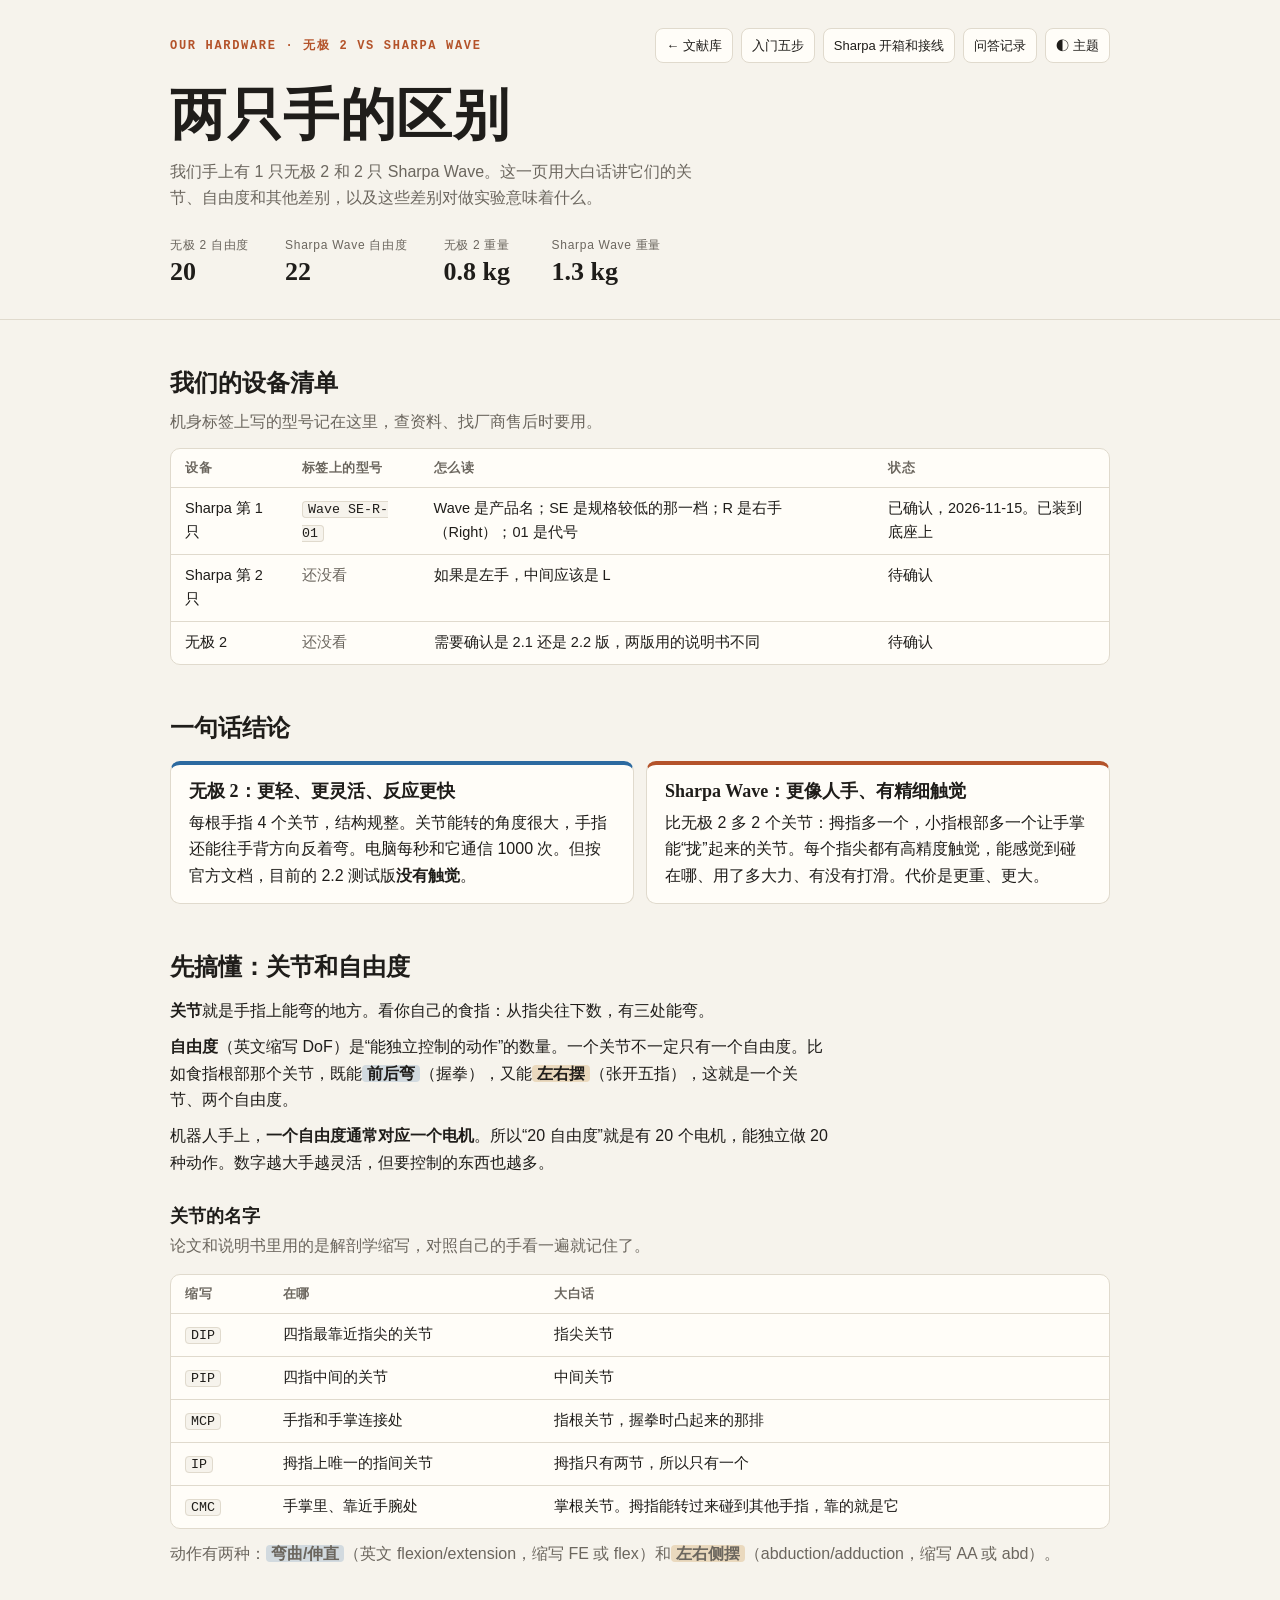
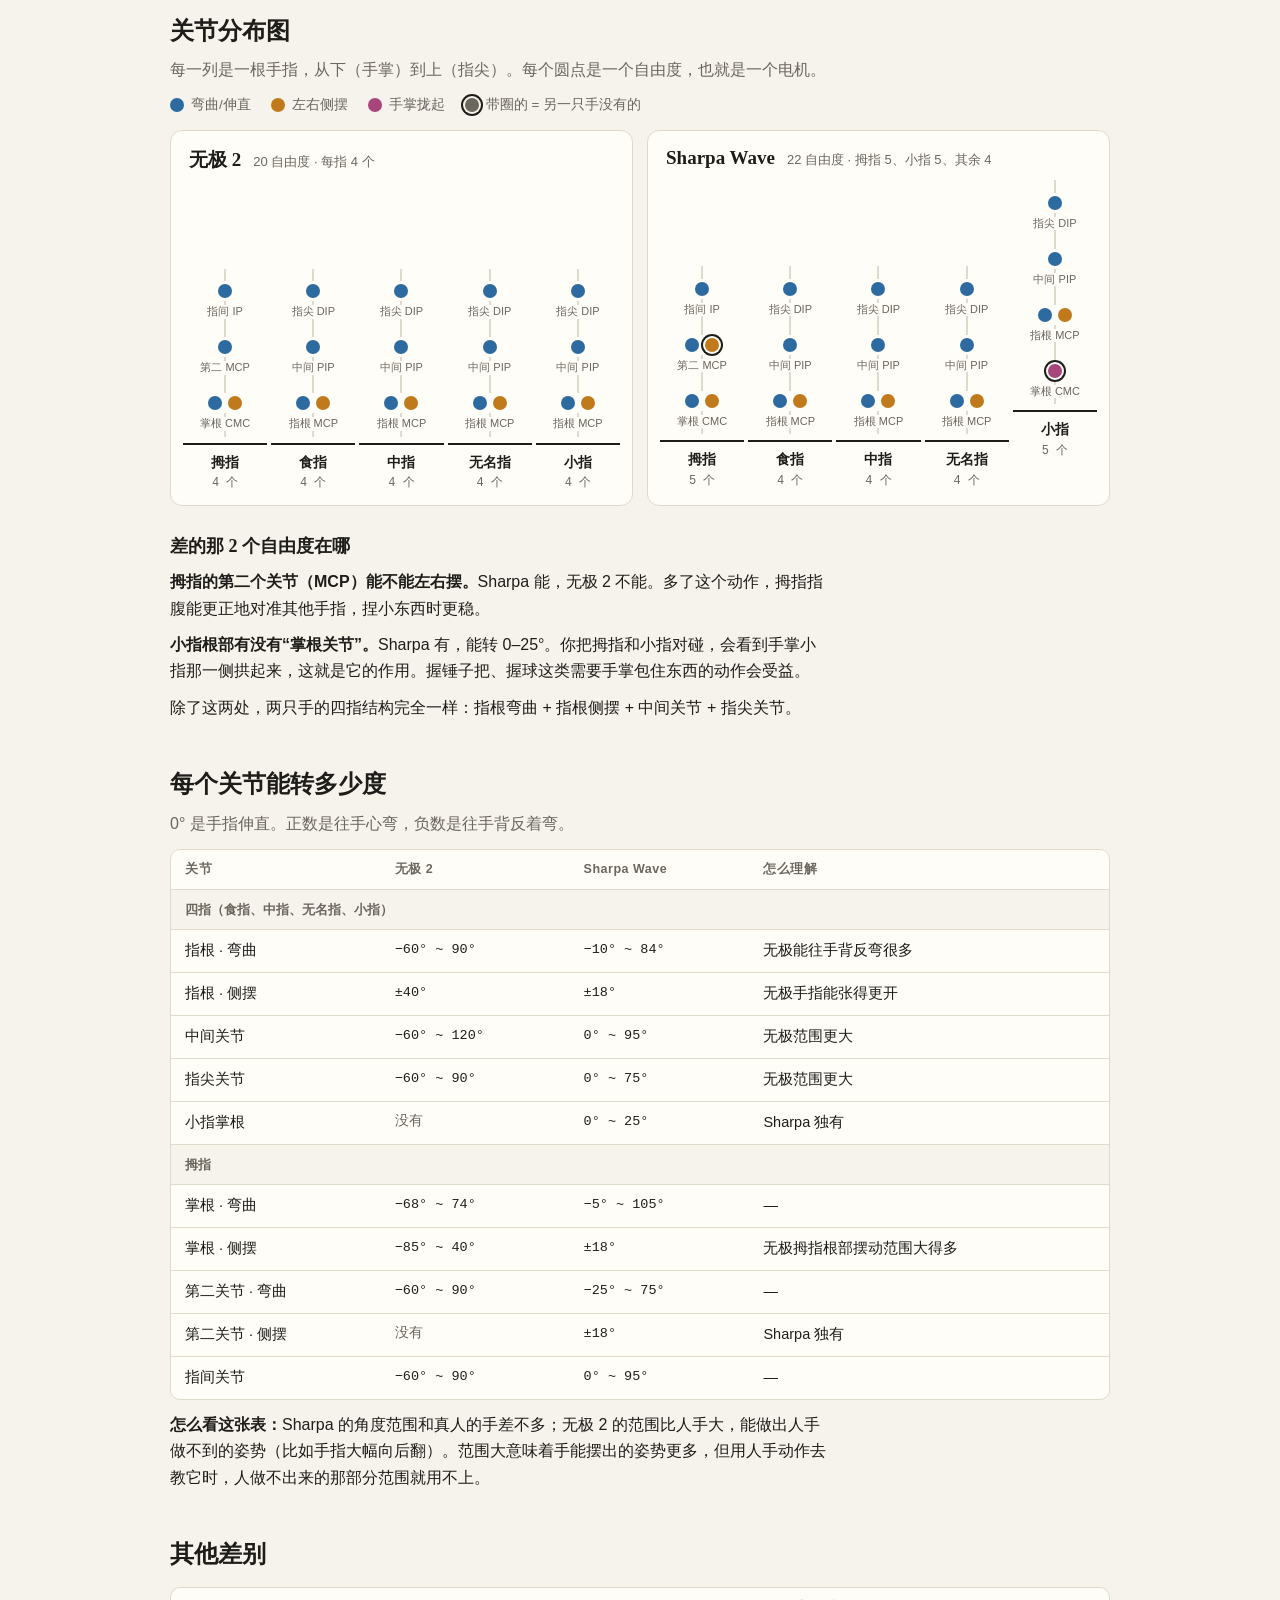
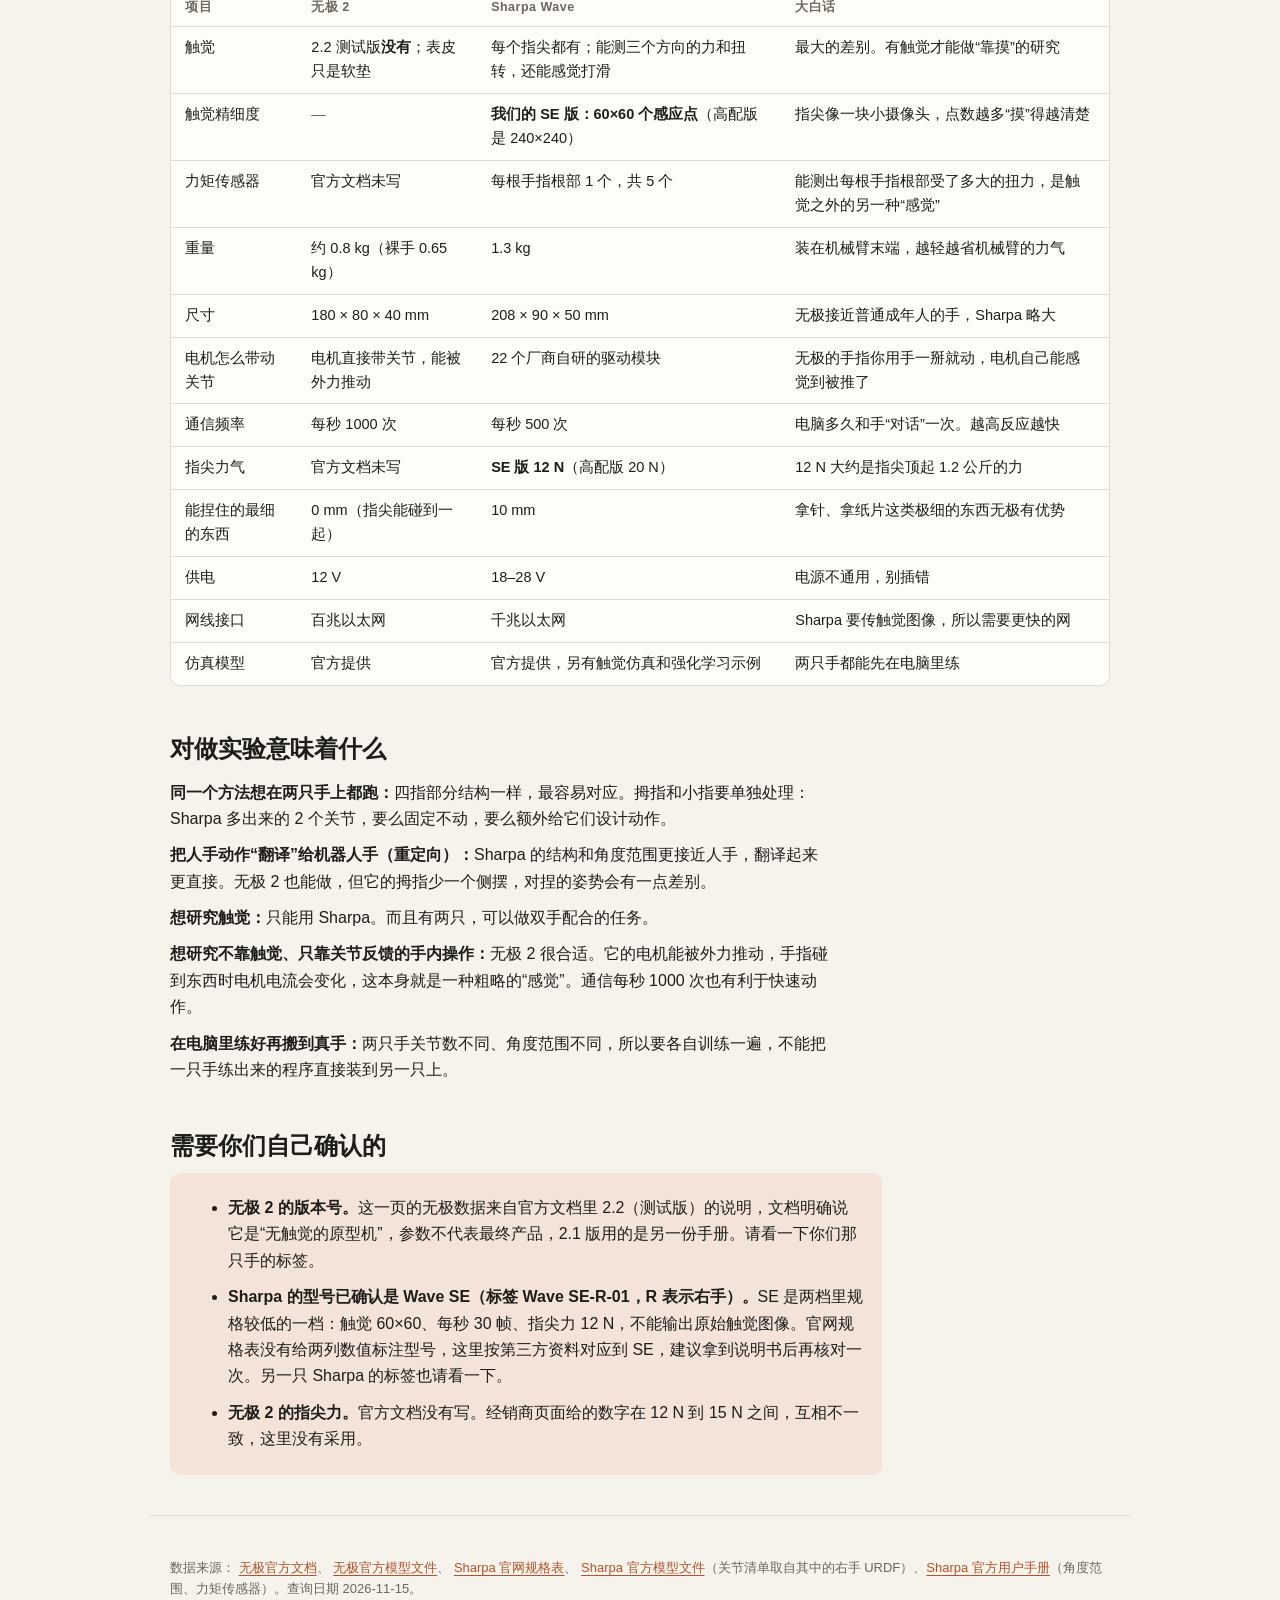
==== compare.html @ 918169cc "灵巧手学习站：文献库、两只手对比、Sharpa 开箱接线、入门五步、问答记录 Co-Authored-By: Claude Opus 5.5 <noreply@anthropic.com>" ====
<!doctype html>
<html lang="zh-CN">
<head>
<meta charset="utf-8">
<meta name="viewport" content="width=device-width, initial-scale=1">
<title>两只手的区别 · 无极 2 与 Sharpa Wave</title>
<link rel="stylesheet" href="style.css">
</head>
<body>
<header class="masthead">
  <div class="wrap">
    <div class="mast-top">
      <span class="kicker">Our Hardware · 无极 2 vs Sharpa Wave</span>
      <span class="mast-actions">
        <a class="ghost" href="index.html">← 文献库</a>
        <a class="ghost" href="start.html">入门五步</a>
        <a class="ghost" href="setup.html">Sharpa 开箱和接线</a>
        <a class="ghost" href="notes.html">问答记录</a>
        <button id="theme" class="ghost" type="button" aria-label="切换明暗主题">◐ 主题</button>
      </span>
    </div>
    <h1>两只手的区别</h1>
    <p class="lede">我们手上有 1 只无极 2 和 2 只 Sharpa Wave。这一页用大白话讲它们的关节、自由度和其他差别，以及这些差别对做实验意味着什么。</p>
    <dl class="stats">
      <div><dt>无极 2 自由度</dt><dd>20</dd></div>
      <div><dt>Sharpa Wave 自由度</dt><dd>22</dd></div>
      <div><dt>无极 2 重量</dt><dd>0.8 kg</dd></div>
      <div><dt>Sharpa Wave 重量</dt><dd>1.3 kg</dd></div>
    </dl>
  </div>
</header>

<main class="wrap">

  <section id="devices">
    <h2>我们的设备清单</h2>
    <p class="route-note">机身标签上写的型号记在这里，查资料、找厂商售后时要用。</p>
    <div class="tablewrap">
      <table>
        <thead><tr><th>设备</th><th>标签上的型号</th><th>怎么读</th><th>状态</th></tr></thead>
        <tbody>
          <tr><td>Sharpa 第 1 只</td><td><code>Wave SE-R-01</code></td><td>Wave 是产品名；SE 是规格较低的那一档；R 是右手（Right）；01 是代号</td><td>已确认，2026-11-15。已装到底座上</td></tr>
          <tr><td>Sharpa 第 2 只</td><td class="na">还没看</td><td>如果是左手，中间应该是 L</td><td>待确认</td></tr>
          <tr><td>无极 2</td><td class="na">还没看</td><td>需要确认是 2.1 还是 2.2 版，两版用的说明书不同</td><td>待确认</td></tr>
        </tbody>
      </table>
    </div>
  </section>


  <section>
    <h2>一句话结论</h2>
    <div class="verdicts">
      <div class="verdict" style="--c: var(--c-teleop)">
        <h3>无极 2：更轻、更灵活、反应更快</h3>
        <p>每根手指 4 个关节，结构规整。关节能转的角度很大，手指还能往手背方向反着弯。电脑每秒和它通信 1000 次。但按官方文档，目前的 2.2 测试版<strong>没有触觉</strong>。</p>
      </div>
      <div class="verdict" style="--c: var(--c-rl)">
        <h3>Sharpa Wave：更像人手、有精细触觉</h3>
        <p>比无极 2 多 2 个关节：拇指多一个，小指根部多一个让手掌能“拢”起来的关节。每个指尖都有高精度触觉，能感觉到碰在哪、用了多大力、有没有打滑。代价是更重、更大。</p>
      </div>
    </div>
  </section>

  <section>
    <h2>先搞懂：关节和自由度</h2>
    <div class="explain">
      <p><strong>关节</strong>就是手指上能弯的地方。看你自己的食指：从指尖往下数，有三处能弯。</p>
      <p><strong>自由度</strong>（英文缩写 DoF）是“能独立控制的动作”的数量。一个关节不一定只有一个自由度。比如食指根部那个关节，既能<span class="k k-fe">前后弯</span>（握拳），又能<span class="k k-aa">左右摆</span>（张开五指），这就是一个关节、两个自由度。</p>
      <p>机器人手上，<strong>一个自由度通常对应一个电机</strong>。所以“20 自由度”就是有 20 个电机，能独立做 20 种动作。数字越大手越灵活，但要控制的东西也越多。</p>
    </div>
    <h3 class="sub">关节的名字</h3>
    <p class="route-note">论文和说明书里用的是解剖学缩写，对照自己的手看一遍就记住了。</p>
    <div class="tablewrap">
      <table>
        <thead><tr><th>缩写</th><th>在哪</th><th>大白话</th></tr></thead>
        <tbody>
          <tr><td><code>DIP</code></td><td>四指最靠近指尖的关节</td><td>指尖关节</td></tr>
          <tr><td><code>PIP</code></td><td>四指中间的关节</td><td>中间关节</td></tr>
          <tr><td><code>MCP</code></td><td>手指和手掌连接处</td><td>指根关节，握拳时凸起来的那排</td></tr>
          <tr><td><code>IP</code></td><td>拇指上唯一的指间关节</td><td>拇指只有两节，所以只有一个</td></tr>
          <tr><td><code>CMC</code></td><td>手掌里、靠近手腕处</td><td>掌根关节。拇指能转过来碰到其他手指，靠的就是它</td></tr>
        </tbody>
      </table>
    </div>
    <p class="route-note">动作有两种：<span class="k k-fe">弯曲/伸直</span>（英文 flexion/extension，缩写 FE 或 flex）和<span class="k k-aa">左右侧摆</span>（abduction/adduction，缩写 AA 或 abd）。</p>
  </section>

  <section>
    <h2>关节分布图</h2>
    <p class="route-note">每一列是一根手指，从下（手掌）到上（指尖）。每个圆点是一个自由度，也就是一个电机。</p>
    <div class="legend">
      <span><i class="dot fe"></i>弯曲/伸直</span>
      <span><i class="dot aa"></i>左右侧摆</span>
      <span><i class="dot palm"></i>手掌拢起</span>
      <span><i class="dot extra"></i>带圈的 = 另一只手没有的</span>
    </div>
    <div class="hands">
      <figure class="hand">
        <figcaption><strong>无极 2</strong><span>20 自由度 · 每指 4 个</span></figcaption>
        <div class="fingers" id="map-wuji"></div>
      </figure>
      <figure class="hand">
        <figcaption><strong>Sharpa Wave</strong><span>22 自由度 · 拇指 5、小指 5、其余 4</span></figcaption>
        <div class="fingers" id="map-sharpa"></div>
      </figure>
    </div>

    <h3 class="sub">差的那 2 个自由度在哪</h3>
    <div class="explain">
      <p><strong>拇指的第二个关节（MCP）能不能左右摆。</strong>Sharpa 能，无极 2 不能。多了这个动作，拇指指腹能更正地对准其他手指，捏小东西时更稳。</p>
      <p><strong>小指根部有没有“掌根关节”。</strong>Sharpa 有，能转 0–25°。你把拇指和小指对碰，会看到手掌小指那一侧拱起来，这就是它的作用。握锤子把、握球这类需要手掌包住东西的动作会受益。</p>
      <p>除了这两处，两只手的四指结构完全一样：指根弯曲 + 指根侧摆 + 中间关节 + 指尖关节。</p>
    </div>
  </section>

  <section>
    <h2>每个关节能转多少度</h2>
    <p class="route-note">0° 是手指伸直。正数是往手心弯，负数是往手背反着弯。</p>
    <div class="tablewrap">
      <table class="num">
        <thead><tr><th>关节</th><th>无极 2</th><th>Sharpa Wave</th><th>怎么理解</th></tr></thead>
        <tbody>
          <tr class="grp"><td colspan="4">四指（食指、中指、无名指、小指）</td></tr>
          <tr><td>指根 · 弯曲</td><td>−60° ~ 90°</td><td>−10° ~ 84°</td><td>无极能往手背反弯很多</td></tr>
          <tr><td>指根 · 侧摆</td><td>±40°</td><td>±18°</td><td>无极手指能张得更开</td></tr>
          <tr><td>中间关节</td><td>−60° ~ 120°</td><td>0° ~ 95°</td><td>无极范围更大</td></tr>
          <tr><td>指尖关节</td><td>−60° ~ 90°</td><td>0° ~ 75°</td><td>无极范围更大</td></tr>
          <tr><td>小指掌根</td><td class="na">没有</td><td>0° ~ 25°</td><td>Sharpa 独有</td></tr>
          <tr class="grp"><td colspan="4">拇指</td></tr>
          <tr><td>掌根 · 弯曲</td><td>−68° ~ 74°</td><td>−5° ~ 105°</td><td>—</td></tr>
          <tr><td>掌根 · 侧摆</td><td>−85° ~ 40°</td><td>±18°</td><td>无极拇指根部摆动范围大得多</td></tr>
          <tr><td>第二关节 · 弯曲</td><td>−60° ~ 90°</td><td>−25° ~ 75°</td><td>—</td></tr>
          <tr><td>第二关节 · 侧摆</td><td class="na">没有</td><td>±18°</td><td>Sharpa 独有</td></tr>
          <tr><td>指间关节</td><td>−60° ~ 90°</td><td>0° ~ 95°</td><td>—</td></tr>
        </tbody>
      </table>
    </div>
    <div class="explain">
      <p><strong>怎么看这张表：</strong>Sharpa 的角度范围和真人的手差不多；无极 2 的范围比人手大，能做出人手做不到的姿势（比如手指大幅向后翻）。范围大意味着手能摆出的姿势更多，但用人手动作去教它时，人做不出来的那部分范围就用不上。</p>
    </div>
  </section>

  <section>
    <h2>其他差别</h2>
    <div class="tablewrap">
      <table>
        <thead><tr><th>项目</th><th>无极 2</th><th>Sharpa Wave</th><th>大白话</th></tr></thead>
        <tbody>
          <tr><td>触觉</td><td>2.2 测试版<strong>没有</strong>；表皮只是软垫</td><td>每个指尖都有；能测三个方向的力和扭转，还能感觉打滑</td><td>最大的差别。有触觉才能做“靠摸”的研究</td></tr>
          <tr><td>触觉精细度</td><td class="na">—</td><td><strong>我们的 SE 版：60×60 个感应点</strong>（高配版是 240×240）</td><td>指尖像一块小摄像头，点数越多“摸”得越清楚</td></tr>
          <tr><td>力矩传感器</td><td>官方文档未写</td><td>每根手指根部 1 个，共 5 个</td><td>能测出每根手指根部受了多大的扭力，是触觉之外的另一种“感觉”</td></tr>
          <tr><td>重量</td><td>约 0.8 kg（裸手 0.65 kg）</td><td>1.3 kg</td><td>装在机械臂末端，越轻越省机械臂的力气</td></tr>
          <tr><td>尺寸</td><td>180 × 80 × 40 mm</td><td>208 × 90 × 50 mm</td><td>无极接近普通成年人的手，Sharpa 略大</td></tr>
          <tr><td>电机怎么带动关节</td><td>电机直接带关节，能被外力推动</td><td>22 个厂商自研的驱动模块</td><td>无极的手指你用手一掰就动，电机自己能感觉到被推了</td></tr>
          <tr><td>通信频率</td><td>每秒 1000 次</td><td>每秒 500 次</td><td>电脑多久和手“对话”一次。越高反应越快</td></tr>
          <tr><td>指尖力气</td><td>官方文档未写</td><td><strong>SE 版 12 N</strong>（高配版 20 N）</td><td>12 N 大约是指尖顶起 1.2 公斤的力</td></tr>
          <tr><td>能捏住的最细的东西</td><td>0 mm（指尖能碰到一起）</td><td>10 mm</td><td>拿针、拿纸片这类极细的东西无极有优势</td></tr>
          <tr><td>供电</td><td>12 V</td><td>18–28 V</td><td>电源不通用，别插错</td></tr>
          <tr><td>网线接口</td><td>百兆以太网</td><td>千兆以太网</td><td>Sharpa 要传触觉图像，所以需要更快的网</td></tr>
          <tr><td>仿真模型</td><td>官方提供</td><td>官方提供，另有触觉仿真和强化学习示例</td><td>两只手都能先在电脑里练</td></tr>
        </tbody>
      </table>
    </div>
  </section>

  <section>
    <h2>对做实验意味着什么</h2>
    <div class="explain">
      <p><strong>同一个方法想在两只手上都跑：</strong>四指部分结构一样，最容易对应。拇指和小指要单独处理：Sharpa 多出来的 2 个关节，要么固定不动，要么额外给它们设计动作。</p>
      <p><strong>把人手动作“翻译”给机器人手（重定向）：</strong>Sharpa 的结构和角度范围更接近人手，翻译起来更直接。无极 2 也能做，但它的拇指少一个侧摆，对捏的姿势会有一点差别。</p>
      <p><strong>想研究触觉：</strong>只能用 Sharpa。而且有两只，可以做双手配合的任务。</p>
      <p><strong>想研究不靠触觉、只靠关节反馈的手内操作：</strong>无极 2 很合适。它的电机能被外力推动，手指碰到东西时电机电流会变化，这本身就是一种粗略的“感觉”。通信每秒 1000 次也有利于快速动作。</p>
      <p><strong>在电脑里练好再搬到真手：</strong>两只手关节数不同、角度范围不同，所以要各自训练一遍，不能把一只手练出来的程序直接装到另一只上。</p>
    </div>
  </section>

  <section>
    <h2>需要你们自己确认的</h2>
    <div class="caveat">
      <ul>
        <li><strong>无极 2 的版本号。</strong>这一页的无极数据来自官方文档里 2.2（测试版）的说明，文档明确说它是“无触觉的原型机”，参数不代表最终产品，2.1 版用的是另一份手册。请看一下你们那只手的标签。</li>
        <li><strong>Sharpa 的型号已确认是 Wave SE（标签 Wave SE-R-01，R 表示右手）。</strong>SE 是两档里规格较低的一档：触觉 60×60、每秒 30 帧、指尖力 12 N，不能输出原始触觉图像。官网规格表没有给两列数值标注型号，这里按第三方资料对应到 SE，建议拿到说明书后再核对一次。另一只 Sharpa 的标签也请看一下。</li>
        <li><strong>无极 2 的指尖力。</strong>官方文档没有写。经销商页面给的数字在 12 N 到 15 N 之间，互相不一致，这里没有采用。</li>
      </ul>
    </div>
  </section>
</main>

<footer class="wrap foot">
  <p>数据来源：
    <a href="https://docs.wuji.tech/docs/en/wuji-hand/latest/overview" target="_blank" rel="noopener">无极官方文档</a>、
    <a href="https://github.com/wuji-technology/wuji-hand-description" target="_blank" rel="noopener">无极官方模型文件</a>、
    <a href="https://www.sharpa.com/pages/wave" target="_blank" rel="noopener">Sharpa 官网规格表</a>、
    <a href="https://github.com/sharpa-robotics/sharpa-urdf-usd-xml" target="_blank" rel="noopener">Sharpa 官方模型文件</a>（关节清单取自其中的右手 URDF）、<a href="https://www.sharpa.com/pages/documentation" target="_blank" rel="noopener">Sharpa 官方用户手册</a>（角度范围、力矩传感器）。查询日期 2026-11-15。
  </p>
</footer>

<script>
(function () {
  'use strict';
  var root = document.documentElement;
  try { var t = JSON.parse(localStorage.getItem('hand.theme')); if (t) root.dataset.theme = t; } catch (e) {}
  document.getElementById('theme').addEventListener('click', function () {
    var cur = root.dataset.theme || (matchMedia('(prefers-color-scheme: dark)').matches ? 'dark' : 'light');
    var next = cur === 'dark' ? 'light' : 'dark';
    root.dataset.theme = next;
    try { localStorage.setItem('hand.theme', JSON.stringify(next)); } catch (e) {}
  });

  // 每根手指从指尖到手掌列出关节；每个关节里是它的自由度类型。
  // fe = 弯曲/伸直，aa = 左右侧摆，palm = 手掌拢起；带 ! 的是另一只手没有的。
  var FINGER = [['指尖 DIP', ['fe']], ['中间 PIP', ['fe']], ['指根 MCP', ['fe', 'aa']]];
  var HANDS = {
    'map-wuji': [
      ['拇指', [['指间 IP', ['fe']], ['第二 MCP', ['fe']], ['掌根 CMC', ['fe', 'aa']]]],
      ['食指', FINGER], ['中指', FINGER], ['无名指', FINGER], ['小指', FINGER]
    ],
    'map-sharpa': [
      ['拇指', [['指间 IP', ['fe']], ['第二 MCP', ['fe', 'aa!']], ['掌根 CMC', ['fe', 'aa']]]],
      ['食指', FINGER], ['中指', FINGER], ['无名指', FINGER],
      ['小指', FINGER.concat([['掌根 CMC', ['palm!']]])]
    ]
  };
  var NAME = { fe: '弯曲/伸直', aa: '左右侧摆', palm: '手掌拢起' };

  function el(tag, cls, text) {
    var n = document.createElement(tag);
    if (cls) n.className = cls;
    if (text != null) n.textContent = text;
    return n;
  }

  Object.keys(HANDS).forEach(function (id) {
    var box = document.getElementById(id);
    HANDS[id].forEach(function (f) {
      var col = el('div', 'finger');
      var total = 0;
      var chain = el('div', 'chain');
      // 所有手指底部对齐：不足 4 行的在顶部补空位
      for (var pad = f[1].length; pad < 4; pad++) chain.appendChild(el('div', 'joint empty'));
      f[1].forEach(function (j) {
        var row = el('div', 'joint');
        var dots = el('div', 'dots');
        j[1].forEach(function (d) {
          var extra = d.slice(-1) === '!';
          var kind = extra ? d.slice(0, -1) : d;
          var dot = el('i', 'dot ' + kind + (extra ? ' extra' : ''));
          dot.title = NAME[kind] + (extra ? '（另一只手没有）' : '');
          dots.appendChild(dot);
          total++;
        });
        row.appendChild(dots);
        row.appendChild(el('span', 'jname', j[0]));
        chain.appendChild(row);
      });
      col.appendChild(chain);
      col.appendChild(el('div', 'fname', f[0]));
      col.appendChild(el('div', 'fcount', total + ' 个'));
      box.appendChild(col);
    });
  });
})();
</script>
</body>
</html>
---- style.css ----
:root {
  --bg: #f6f3ec;
  --surface: #fffdf8;
  --ink: #1f1d1a;
  --muted: #6b665e;
  --line: #e0dacd;
  --accent: #b4532a;
  --accent-soft: #f3e3d8;
  --mark: #ffe9a8;
  --c-survey: #6b5ca5;
  --c-rl: #b4532a;
  --c-grasp: #2f7d6b;
  --c-teleop: #2c6aa0;
  --c-human: #a8457a;
  --c-hardware: #7a6a2c;
  --c-tactile: #c07a1c;
  --c-vla: #4a7a2c;
  --serif: "Noto Serif SC", "Source Han Serif SC", "Songti SC", "STSong", Georgia, serif;
  --sans: -apple-system, "PingFang SC", "Noto Sans SC", "Microsoft YaHei", "Segoe UI", Roboto, sans-serif;
  --mono: ui-monospace, "SF Mono", Menlo, Consolas, monospace;
}
:root[data-theme="dark"] {
  --bg: #171614;
  --surface: #201f1c;
  --ink: #ece7dc;
  --muted: #a09a8e;
  --line: #36332d;
  --accent: #e58a5c;
  --accent-soft: #3a2a20;
  --mark: #5c4a10;
  --c-survey: #a99be0;
  --c-rl: #e58a5c;
  --c-grasp: #6cc2ad;
  --c-teleop: #78b3e6;
  --c-human: #e088b8;
  --c-hardware: #c9b866;
  --c-tactile: #e8ad55;
  --c-vla: #98c877;
}
@media (prefers-color-scheme: dark) {
  :root:not([data-theme="light"]) {
    --bg: #171614; --surface: #201f1c; --ink: #ece7dc; --muted: #a09a8e;
    --line: #36332d; --accent: #e58a5c; --accent-soft: #3a2a20; --mark: #5c4a10;
    --c-survey: #a99be0; --c-rl: #e58a5c; --c-grasp: #6cc2ad; --c-teleop: #78b3e6;
    --c-human: #e088b8; --c-hardware: #c9b866; --c-tactile: #e8ad55; --c-vla: #98c877;
  }
}

* { box-sizing: border-box; }
html { -webkit-text-size-adjust: 100%; }
body {
  margin: 0;
  background: var(--bg);
  color: var(--ink);
  font: 16px/1.65 var(--sans);
}
.wrap { max-width: 980px; margin: 0 auto; padding: 0 20px; }
a { color: var(--accent); text-underline-offset: 3px; }
h1, h2 { font-family: var(--serif); font-weight: 700; text-wrap: balance; }

/* masthead */
.masthead { border-bottom: 1px solid var(--line); padding: 28px 0 32px; }
.mast-top { display: flex; justify-content: space-between; align-items: center; gap: 12px; }
.kicker {
  font: 600 12px/1 var(--mono);
  letter-spacing: .14em; text-transform: uppercase; color: var(--accent);
}
h1 { font-size: clamp(34px, 6vw, 56px); line-height: 1.1; margin: 22px 0 12px; letter-spacing: .01em; }
.lede { max-width: 62ch; color: var(--muted); margin: 0 0 24px; }
.stats { display: flex; flex-wrap: wrap; gap: 8px 36px; margin: 0; }
.stats div { min-width: 72px; }
.stats dt { font-size: 12px; color: var(--muted); letter-spacing: .06em; }
.stats dd { margin: 0; font: 700 26px/1.2 var(--serif); font-variant-numeric: tabular-nums; }

h2 { font-size: 24px; margin: 44px 0 6px; }

/* route */
.route-note { color: var(--muted); margin: 0 0 14px; }
#route { list-style: none; margin: 0; padding: 0; display: grid; gap: 10px; grid-template-columns: repeat(auto-fill, minmax(280px, 1fr)); counter-reset: r; }
#route li {
  counter-increment: r;
  background: var(--surface); border: 1px solid var(--line); border-radius: 10px;
  padding: 12px 14px 12px 46px; position: relative;
}
#route li::before {
  content: counter(r, decimal-leading-zero);
  position: absolute; left: 14px; top: 13px;
  font: 600 13px/1.4 var(--mono); color: var(--accent);
}
#route a { color: var(--ink); font-weight: 600; text-decoration: none; }
#route a:hover { color: var(--accent); text-decoration: underline; }
#route small { display: block; color: var(--muted); font-size: 13px; line-height: 1.5; margin-top: 2px; }

/* glossary */
.gloss { display: grid; gap: 8px; grid-template-columns: repeat(auto-fill, minmax(280px, 1fr)); align-items: start; }
.gloss details { background: var(--surface); border: 1px solid var(--line); border-radius: 10px; padding: 10px 14px; }
.gloss summary { color: var(--ink); font-size: 15px; font-weight: 600; width: auto; }
.gloss summary small { color: var(--muted); font: 12px var(--mono); margin-left: 6px; font-weight: 400; }
.gloss details p { color: var(--ink); font-size: 14.5px; margin: 8px 0 2px; }
.catnote { background: var(--accent-soft); border-radius: 8px; padding: 10px 14px; margin: 12px 0 0; font-size: 14.5px; max-width: 80ch; }

/* controls */
.controls { display: flex; gap: 10px; margin: 14px 0 12px; }
input[type="search"], select, .ghost {
  font: inherit; color: var(--ink); background: var(--surface);
  border: 1px solid var(--line); border-radius: 8px; padding: 9px 12px;
}
input[type="search"] { flex: 1; min-width: 0; }
.ghost { font-size: 13px; padding: 6px 10px; cursor: pointer; }
:is(input, select, button, summary, a):focus-visible { outline: 2px solid var(--accent); outline-offset: 2px; }

.chips { display: flex; flex-wrap: wrap; gap: 8px; }
.chip {
  font: inherit; font-size: 14px; cursor: pointer;
  color: var(--ink); background: transparent;
  border: 1px solid var(--line); border-radius: 999px; padding: 4px 12px;
  display: inline-flex; align-items: center; gap: 7px;
}
.chip .dot, .tag .dot { width: 8px; height: 8px; border-radius: 50%; background: var(--c); flex: none; }
.chip .n { color: var(--muted); font: 12px var(--mono); }
.chip:hover { border-color: var(--muted); }
.chip[aria-pressed="true"] { background: var(--ink); color: var(--bg); border-color: var(--ink); }
.chip[aria-pressed="true"] .n { color: inherit; opacity: .7; }

.toggles { display: flex; flex-wrap: wrap; gap: 6px 18px; align-items: center; margin: 14px 0 6px; font-size: 14px; color: var(--muted); }
.toggles label { cursor: pointer; display: inline-flex; align-items: center; gap: 6px; }
.toggles input { accent-color: var(--accent); }
.count { margin-left: auto; font: 13px var(--mono); }

/* list */
.list { display: grid; gap: 12px; margin-top: 10px; }
.paper {
  background: var(--surface); border: 1px solid var(--line); border-left: 4px solid var(--c);
  border-radius: 10px; padding: 16px 18px 12px;
}
.paper.read { opacity: .6; }
.meta { display: flex; flex-wrap: wrap; align-items: center; gap: 6px 12px; font-size: 13px; color: var(--muted); }
.tag { display: inline-flex; align-items: center; gap: 6px; color: var(--ink); font-weight: 600; }
.meta .date, .meta .aid { font-family: var(--mono); font-size: 12px; }
.star { color: var(--accent); background: var(--accent-soft); border-radius: 4px; padding: 0 6px; font-size: 12px; font-weight: 600; }
.paper h3 { font: 700 19px/1.4 var(--serif); margin: 6px 0 2px; overflow-wrap: anywhere; }
.paper h3 a { color: var(--ink); text-decoration: none; }
.paper h3 a:hover { color: var(--accent); text-decoration: underline; }
.short { font: 600 12px var(--mono); color: var(--c); margin-right: 8px; white-space: nowrap; }
.authors { font-size: 13.5px; color: var(--muted); margin: 0 0 8px; }
.zh { margin: 0 0 8px; max-width: 72ch; }
mark { background: var(--mark); color: inherit; border-radius: 2px; padding: 0 1px; }
details summary { cursor: pointer; font-size: 13px; color: var(--muted); width: fit-content; }
details p { font-size: 14px; color: var(--muted); margin: 8px 0 4px; max-width: 80ch; }
.actions { display: flex; flex-wrap: wrap; gap: 6px 14px; align-items: center; margin-top: 10px; padding-top: 10px; border-top: 1px dashed var(--line); font-size: 13.5px; }
.actions button {
  font: inherit; cursor: pointer; color: var(--muted); background: none;
  border: 1px solid var(--line); border-radius: 6px; padding: 2px 10px;
}
.actions button:hover { color: var(--ink); border-color: var(--muted); }
.actions button[aria-pressed="true"] { color: var(--accent); border-color: var(--accent); background: var(--accent-soft); }
.actions .sp { margin-left: auto; }

.empty { color: var(--muted); text-align: center; padding: 40px 0; }
.foot { color: var(--muted); font-size: 13px; padding-top: 28px; padding-bottom: 48px; margin-top: 40px; border-top: 1px solid var(--line); }

@media (max-width: 560px) {
  .controls { flex-direction: column; }
  .count { margin-left: 0; width: 100%; }
  .paper { padding: 14px 14px 10px; }
  .actions .sp { margin-left: 0; }
}

/* ---- compare page ---- */
.mast-actions { display: inline-flex; gap: 8px; align-items: center; }
a.ghost { text-decoration: none; display: inline-block; }
.navcard {
  display: block; margin-top: 24px; padding: 14px 18px; text-decoration: none; color: var(--ink);
  background: var(--surface); border: 1px solid var(--line); border-left: 4px solid var(--accent); border-radius: 10px;
}
.navcard:hover { border-color: var(--accent); }
.navcard strong { font-family: var(--serif); font-size: 17px; }
.navcard span { display: block; color: var(--muted); font-size: 14px; }

h3.sub { font: 700 18px/1.4 var(--serif); margin: 28px 0 4px; }
.verdicts { display: grid; gap: 12px; grid-template-columns: repeat(auto-fit, minmax(280px, 1fr)); margin-top: 12px; }
.verdict { background: var(--surface); border: 1px solid var(--line); border-top: 4px solid var(--c); border-radius: 10px; padding: 14px 18px; }
.verdict h3 { font: 700 18px/1.4 var(--serif); margin: 0 0 6px; }
.verdict p { margin: 0; }
.explain { max-width: 74ch; }
.explain p { margin: 10px 0; }
.k { border-radius: 4px; padding: 0 5px; font-weight: 600; white-space: nowrap; }
.k-fe { background: color-mix(in srgb, var(--c-teleop) 18%, transparent); }
.k-aa { background: color-mix(in srgb, var(--c-tactile) 22%, transparent); }

.tablewrap { overflow-x: auto; margin: 12px 0; border: 1px solid var(--line); border-radius: 10px; background: var(--surface); }
table { border-collapse: collapse; width: 100%; font-size: 14.5px; min-width: 520px; }
th, td { text-align: left; padding: 9px 14px; border-bottom: 1px solid var(--line); vertical-align: top; }
thead th { font-size: 12.5px; letter-spacing: .04em; color: var(--muted); font-weight: 600; white-space: nowrap; }
tbody tr:last-child td { border-bottom: 0; }
table.num td:nth-child(2), table.num td:nth-child(3) { font-family: var(--mono); font-size: 13.5px; white-space: nowrap; }
tr.grp td { background: var(--bg); font-weight: 600; font-size: 13px; color: var(--muted); }
td.na { color: var(--muted); }
code { font-family: var(--mono); font-size: .92em; background: var(--bg); border: 1px solid var(--line); border-radius: 4px; padding: 0 5px; }

.legend { display: flex; flex-wrap: wrap; gap: 6px 20px; font-size: 13.5px; color: var(--muted); margin: 6px 0 14px; }
.legend span { display: inline-flex; align-items: center; gap: 7px; }
.dot { display: inline-block; width: 14px; height: 14px; border-radius: 50%; flex: none; }
.dot.fe { background: var(--c-teleop); }
.dot.aa { background: var(--c-tactile); }
.dot.palm { background: var(--c-human); }
.dot.extra { box-shadow: 0 0 0 2px var(--surface), 0 0 0 4px var(--ink); }
.legend .dot.extra { background: var(--muted); box-shadow: 0 0 0 2px var(--bg), 0 0 0 4px var(--ink); }

.hands { display: grid; gap: 14px; grid-template-columns: repeat(auto-fit, minmax(300px, 1fr)); }
.hand { margin: 0; background: var(--surface); border: 1px solid var(--line); border-radius: 12px; padding: 16px 12px 14px; }
.hand figcaption { display: flex; flex-wrap: wrap; align-items: baseline; gap: 4px 12px; padding: 0 6px 12px; }
.hand figcaption strong { font: 700 19px var(--serif); }
.hand figcaption span { color: var(--muted); font-size: 13px; }
.fingers { display: grid; grid-template-columns: repeat(5, 1fr); gap: 4px; }
.finger { text-align: center; min-width: 0; }
.chain { position: relative; display: grid; gap: 6px; padding: 4px 0; }
.joint { height: 50px; display: flex; flex-direction: column; align-items: center; justify-content: center; gap: 4px; position: relative; }
.joint:not(.empty)::before {
  content: ""; position: absolute; left: 50%; top: -6px; bottom: 0; width: 2px; margin-left: -1px;
  background: var(--line); z-index: 0;
}
.dots { display: flex; gap: 6px; position: relative; z-index: 1; background: var(--surface); padding: 3px 4px; border-radius: 10px; }
.jname { font-size: 11px; line-height: 1.2; color: var(--muted); position: relative; z-index: 1; background: var(--surface); padding: 0 2px; white-space: nowrap; }
.fname { font-weight: 600; font-size: 14px; border-top: 2px solid var(--ink); padding-top: 6px; margin-top: 2px; }
.fcount { font: 12px var(--mono); color: var(--muted); }

.caveat { background: var(--accent-soft); border-radius: 10px; padding: 6px 18px; max-width: 80ch; }
.caveat li { margin: 10px 0; }
section > h2 + .route-note { margin-bottom: 10px; }

/* ---- start page ---- */
.mast-actions { flex-wrap: wrap; justify-content: flex-end; }
.navcards { display: grid; gap: 10px; grid-template-columns: repeat(auto-fit, minmax(260px, 1fr)); margin-top: 24px; }
.navcards .navcard { margin-top: 0; }
.progress { display: flex; align-items: center; gap: 14px; max-width: 460px; font: 13px var(--mono); color: var(--muted); }
.bar { flex: 1; height: 8px; background: var(--line); border-radius: 99px; overflow: hidden; }
.bar i { display: block; height: 100%; width: 0; background: var(--accent); border-radius: 99px; transition: width .25s; }
.steps { list-style: none; margin: 12px 0 0; padding: 0; display: grid; gap: 14px; }
.step { background: var(--surface); border: 1px solid var(--line); border-left: 4px solid var(--accent); border-radius: 10px; padding: 16px 20px 14px; }
.step.is-done { border-left-color: var(--c-grasp); }
.step.is-done h3 { text-decoration: line-through; text-decoration-color: var(--muted); }
.step-head { display: flex; align-items: baseline; gap: 12px; flex-wrap: wrap; }
.step-n { font: 600 14px var(--mono); color: var(--accent); }
.step h3 { font: 700 20px/1.35 var(--serif); margin: 0; flex: 1; min-width: 12ch; }
.step p { margin: 10px 0; max-width: 74ch; }
.done { font-size: 13.5px; color: var(--muted); cursor: pointer; display: inline-flex; gap: 6px; align-items: center; white-space: nowrap; }
.done input { accent-color: var(--c-grasp); width: 16px; height: 16px; }
.goal { background: var(--bg); border-radius: 8px; padding: 8px 12px; }
.tools { display: grid; gap: 8px; grid-template-columns: repeat(auto-fit, minmax(260px, 1fr)); margin-top: 12px; padding-top: 12px; border-top: 1px dashed var(--line); font-size: 14.5px; }
.tools b { display: block; font: 600 12px var(--mono); color: var(--muted); letter-spacing: .06em; margin-bottom: 2px; }
.tools a { overflow-wrap: anywhere; }
.aside { font-size: 14px; color: var(--muted); }
ol.plain { max-width: 74ch; padding-left: 1.4em; margin: 8px 0; }
ol.plain li { margin: 7px 0; }
.manual-links { border-top: 0; padding-top: 0; margin: 4px 0 8px; }

/* ---- notes page ---- */
.toc { display: grid; gap: 6px; margin: 28px 0 8px; padding: 14px 18px; background: var(--surface); border: 1px solid var(--line); border-radius: 10px; }
.toc a { color: var(--ink); text-decoration: none; }
.toc a:hover { color: var(--accent); text-decoration: underline; }
.note { background: var(--surface); border: 1px solid var(--line); border-left: 4px solid var(--accent); border-radius: 10px; padding: 18px 22px 14px; margin-top: 16px; scroll-margin-top: 12px; }
.note h2 { font-size: 21px; line-height: 1.4; margin: 6px 0 10px; }
.note-meta { display: flex; gap: 14px; font: 12px var(--mono); color: var(--muted); letter-spacing: .04em; }
.note ul.plain { max-width: 74ch; padding-left: 1.4em; margin: 8px 0; }
.note ul.plain li { margin: 7px 0; }
.more { margin: 14px 0 0; padding-top: 12px; border-top: 1px dashed var(--line); font-size: 14.5px; }

/* screw diagram */
.screws { margin: 12px 0; background: var(--surface); border: 1px solid var(--line); border-radius: 10px; padding: 14px; max-width: 620px; }
.screws svg { display: block; width: 100%; height: auto; }
.screws figcaption { font-size: 13px; color: var(--muted); margin-top: 8px; }
.sc-head { fill: var(--muted); }
.sc-shaft { fill: var(--line); stroke: var(--muted); stroke-width: 1.5; }
.sc-thread path { stroke: var(--muted); stroke-width: 1.5; fill: none; }
.sc-dim path { stroke: var(--accent); stroke-width: 1.5; fill: none; }
.sc-dim text { fill: var(--accent); font: 600 13px var(--sans); }
.sc-name { fill: var(--ink); font: 700 18px var(--mono); }
.sc-note { fill: var(--muted); font: 13px var(--sans); }
.pitfall { border: 1px solid var(--accent); border-left-width: 4px; background: var(--accent-soft); border-radius: 8px; padding: 10px 14px; margin: 10px 0; max-width: 74ch; }
.pitfall-src { display: block; font: 12px var(--mono); color: var(--muted); margin-top: 4px; }

/* ---- 按任务分类 ---- */
.filter-label { margin: 16px 0 8px; font-weight: 600; font-size: 14.5px; }
.filter-label small { font-weight: 400; color: var(--muted); margin-left: 6px; }
.did { margin: 0 0 8px; max-width: 72ch; background: var(--accent-soft); border-radius: 8px; padding: 8px 12px; font-size: 14.5px; }
.did b { margin-right: 8px; }
.did span { display: block; margin-top: 4px; }
.tasktag { font: inherit; font-size: 12.5px; cursor: pointer; margin-right: 6px; padding: 1px 9px; border-radius: 999px; border: 1px solid var(--muted); background: transparent; color: var(--ink); }
.tasktag:hover { background: var(--ink); color: var(--bg); border-color: var(--ink); }
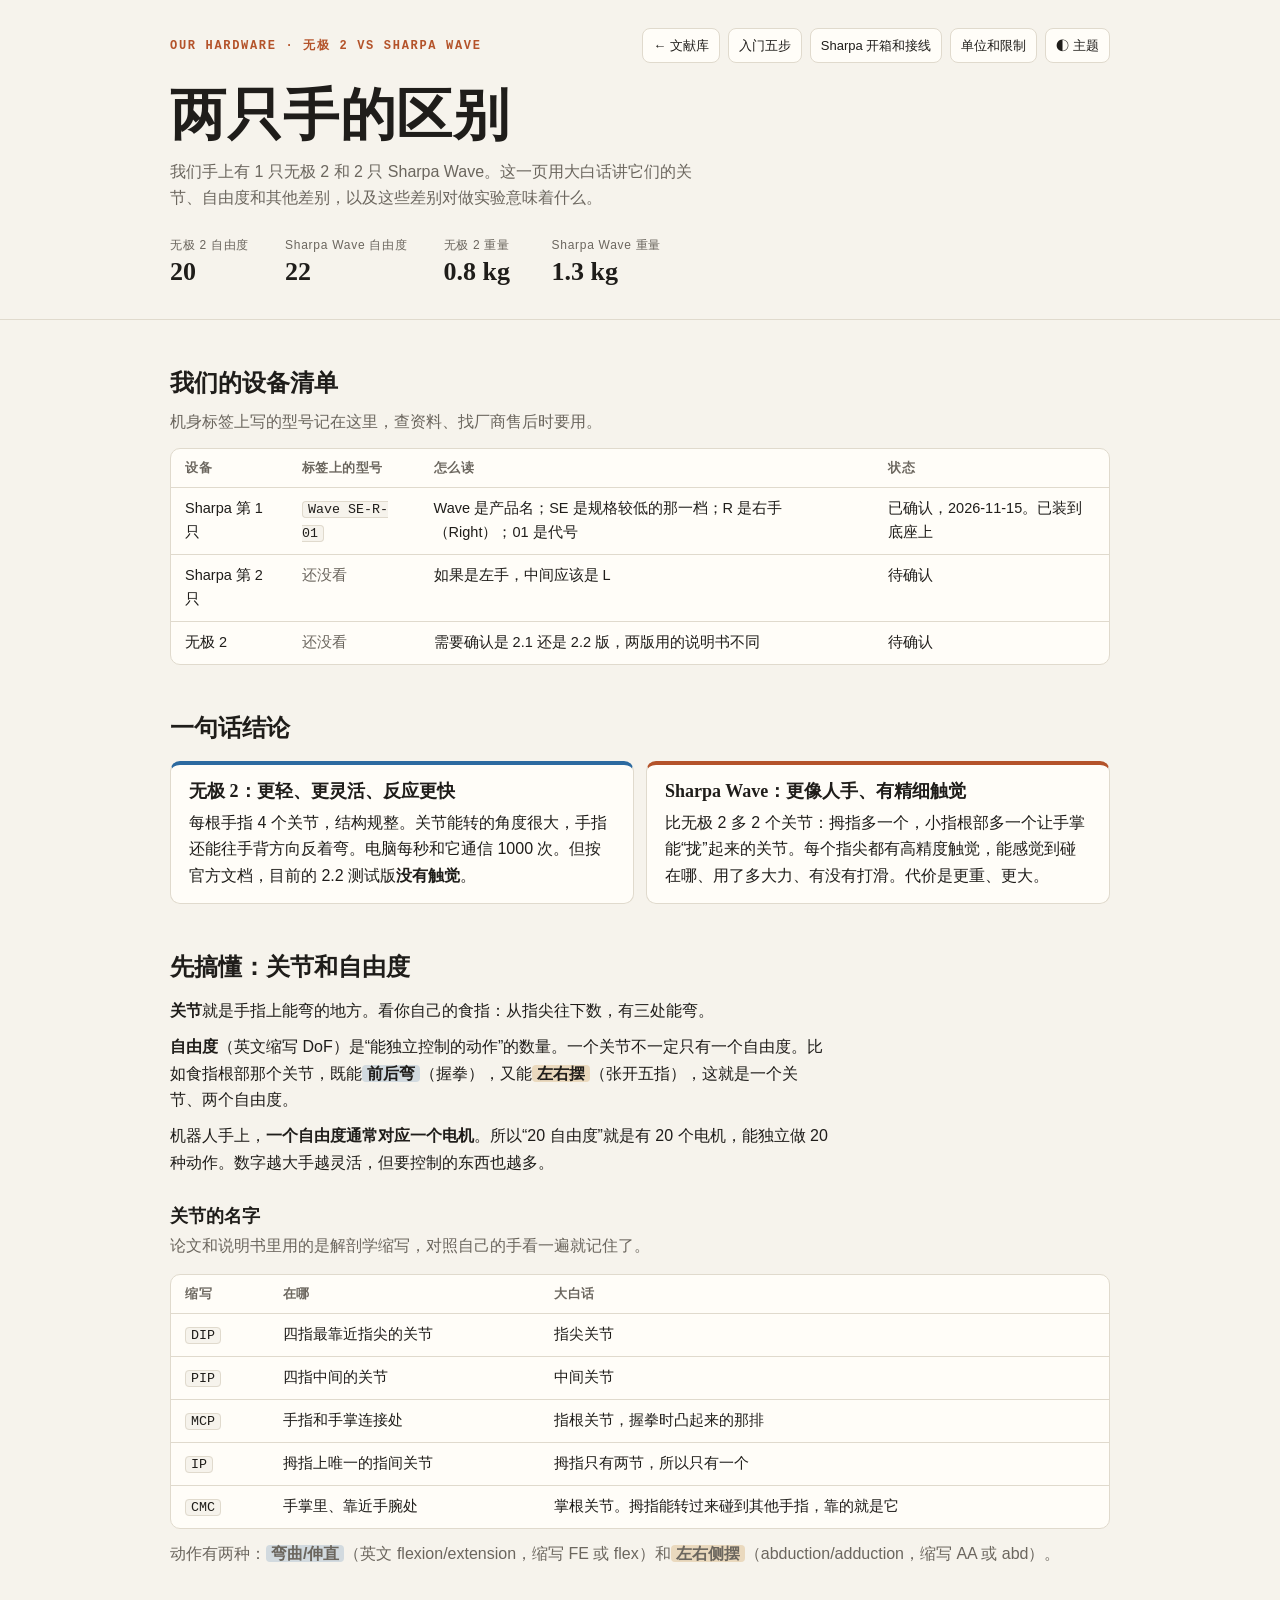
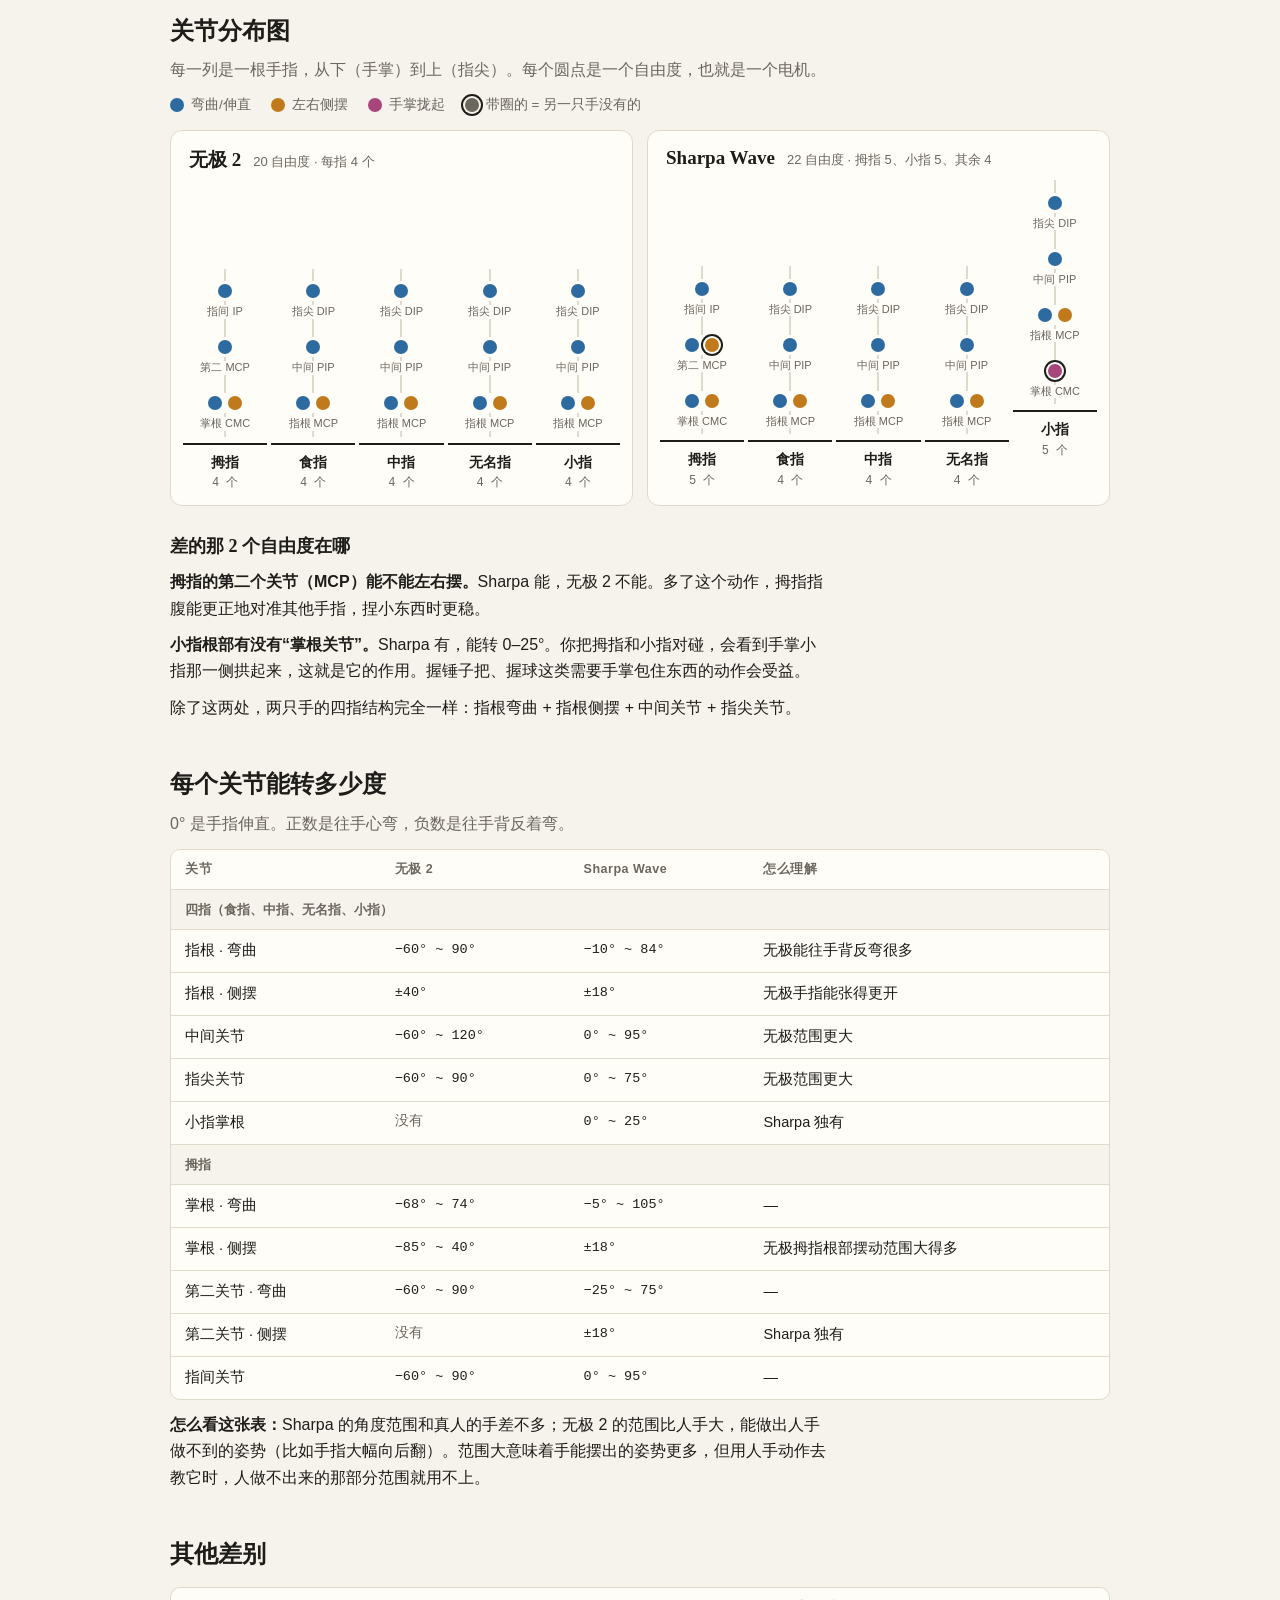
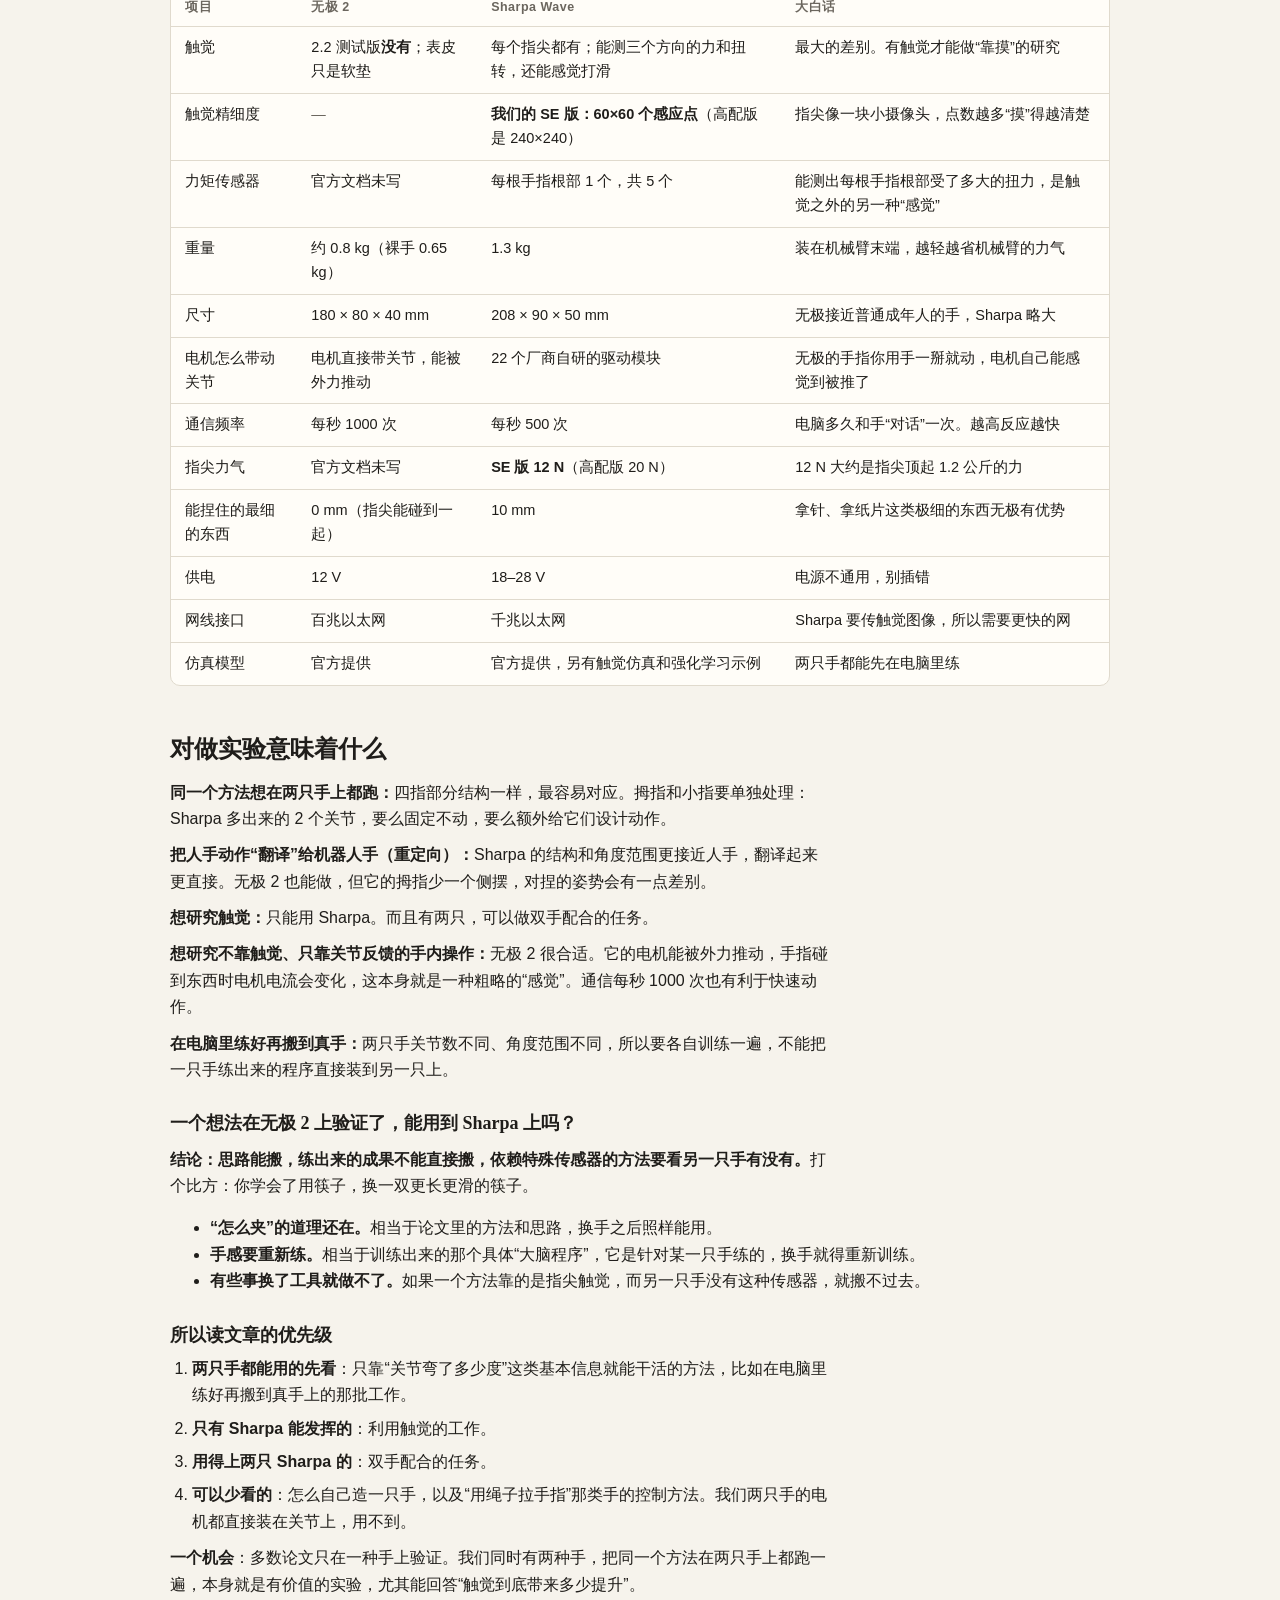
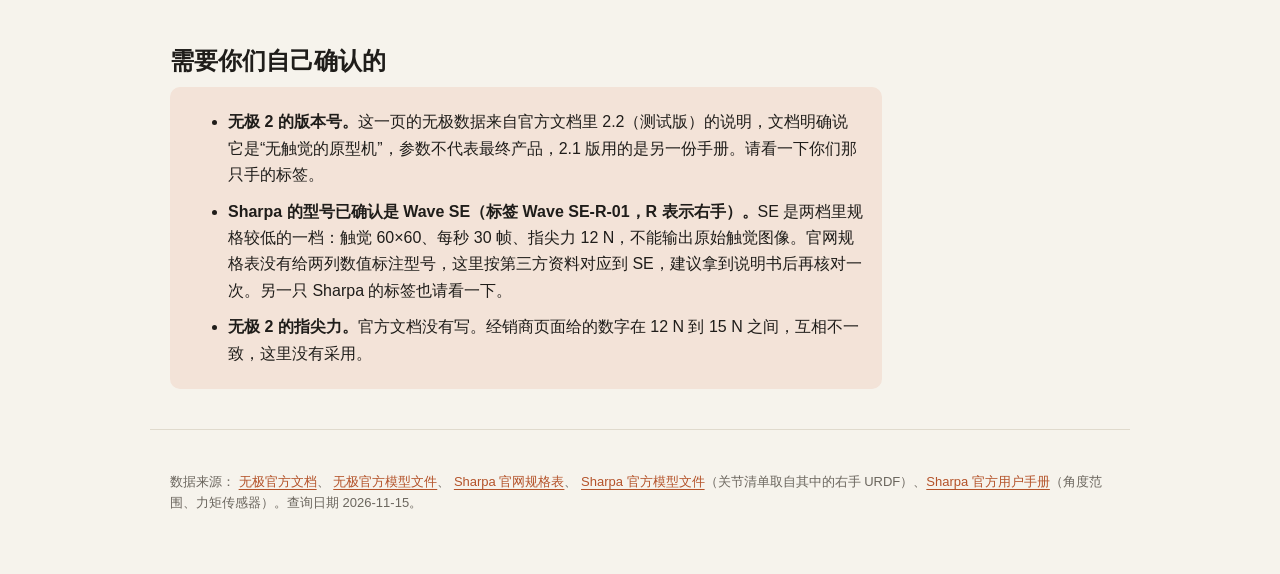
==== commit 32b54d6b: "删掉问答记录页，内容并入各专题页；新增“单位和物理限制”页 - 新增 units.html：Hz/ms、度和弧度、速度/加速度/加加速度，Sharpa Wave 的关节范围、速度、力矩上限，带 Hz " ====
--- a/compare.html
+++ b/compare.html
@@ -15,7 +15,7 @@
         <a class="ghost" href="index.html">← 文献库</a>
         <a class="ghost" href="start.html">入门五步</a>
         <a class="ghost" href="setup.html">Sharpa 开箱和接线</a>
-        <a class="ghost" href="notes.html">问答记录</a>
+        <a class="ghost" href="units.html">单位和限制</a>
         <button id="theme" class="ghost" type="button" aria-label="切换明暗主题">◐ 主题</button>
       </span>
     </div>
@@ -172,6 +172,26 @@
       <p><strong>想研究触觉：</strong>只能用 Sharpa。而且有两只，可以做双手配合的任务。</p>
       <p><strong>想研究不靠触觉、只靠关节反馈的手内操作：</strong>无极 2 很合适。它的电机能被外力推动，手指碰到东西时电机电流会变化，这本身就是一种粗略的“感觉”。通信每秒 1000 次也有利于快速动作。</p>
       <p><strong>在电脑里练好再搬到真手：</strong>两只手关节数不同、角度范围不同，所以要各自训练一遍，不能把一只手练出来的程序直接装到另一只上。</p>
+    </div>
+
+    <h3 class="sub" id="transfer">一个想法在无极 2 上验证了，能用到 Sharpa 上吗？</h3>
+    <div class="explain">
+      <p><strong>结论：思路能搬，练出来的成果不能直接搬，依赖特殊传感器的方法要看另一只手有没有。</strong>打个比方：你学会了用筷子，换一双更长更滑的筷子。</p>
+    </div>
+    <ul class="plain">
+      <li><strong>“怎么夹”的道理还在。</strong>相当于论文里的方法和思路，换手之后照样能用。</li>
+      <li><strong>手感要重新练。</strong>相当于训练出来的那个具体“大脑程序”，它是针对某一只手练的，换手就得重新训练。</li>
+      <li><strong>有些事换了工具就做不了。</strong>如果一个方法靠的是指尖触觉，而另一只手没有这种传感器，就搬不过去。</li>
+    </ul>
+    <h3 class="sub">所以读文章的优先级</h3>
+    <ol class="plain">
+      <li><strong>两只手都能用的先看</strong>：只靠“关节弯了多少度”这类基本信息就能干活的方法，比如在电脑里练好再搬到真手上的那批工作。</li>
+      <li><strong>只有 Sharpa 能发挥的</strong>：利用触觉的工作。</li>
+      <li><strong>用得上两只 Sharpa 的</strong>：双手配合的任务。</li>
+      <li><strong>可以少看的</strong>：怎么自己造一只手，以及“用绳子拉手指”那类手的控制方法。我们两只手的电机都直接装在关节上，用不到。</li>
+    </ol>
+    <div class="explain">
+      <p><strong>一个机会</strong>：多数论文只在一种手上验证。我们同时有两种手，把同一个方法在两只手上都跑一遍，本身就是有价值的实验，尤其能回答“触觉到底带来多少提升”。</p>
     </div>
   </section>
 
--- a/style.css
+++ b/style.css
@@ -288,3 +288,13 @@
 .did span { display: block; margin-top: 4px; }
 .tasktag { font: inherit; font-size: 12.5px; cursor: pointer; margin-right: 6px; padding: 1px 9px; border-radius: 999px; border: 1px solid var(--muted); background: transparent; color: var(--ink); }
 .tasktag:hover { background: var(--ink); color: var(--bg); border-color: var(--ink); }
+
+/* 多行命令块 */
+pre { background: var(--surface); border: 1px solid var(--line); border-radius: 8px; padding: 10px 12px; margin: 8px 0; overflow-x: auto; font-size: 13px; line-height: 1.6; }
+pre code { background: none; padding: 0; border: 0; white-space: pre; }
+
+/* 可展开的长段落（比如“校准失败的完整经过”），正文用正常字号和颜色 */
+details.story { background: var(--surface); border: 1px solid var(--line); border-radius: 10px; padding: 10px 16px; margin: 14px 0; max-width: 80ch; }
+details.story summary { font-size: 15px; font-weight: 600; color: var(--ink); width: auto; }
+details.story p, details.story li { font-size: 15px; color: var(--ink); }
+details.story pre { overflow-x: auto; }
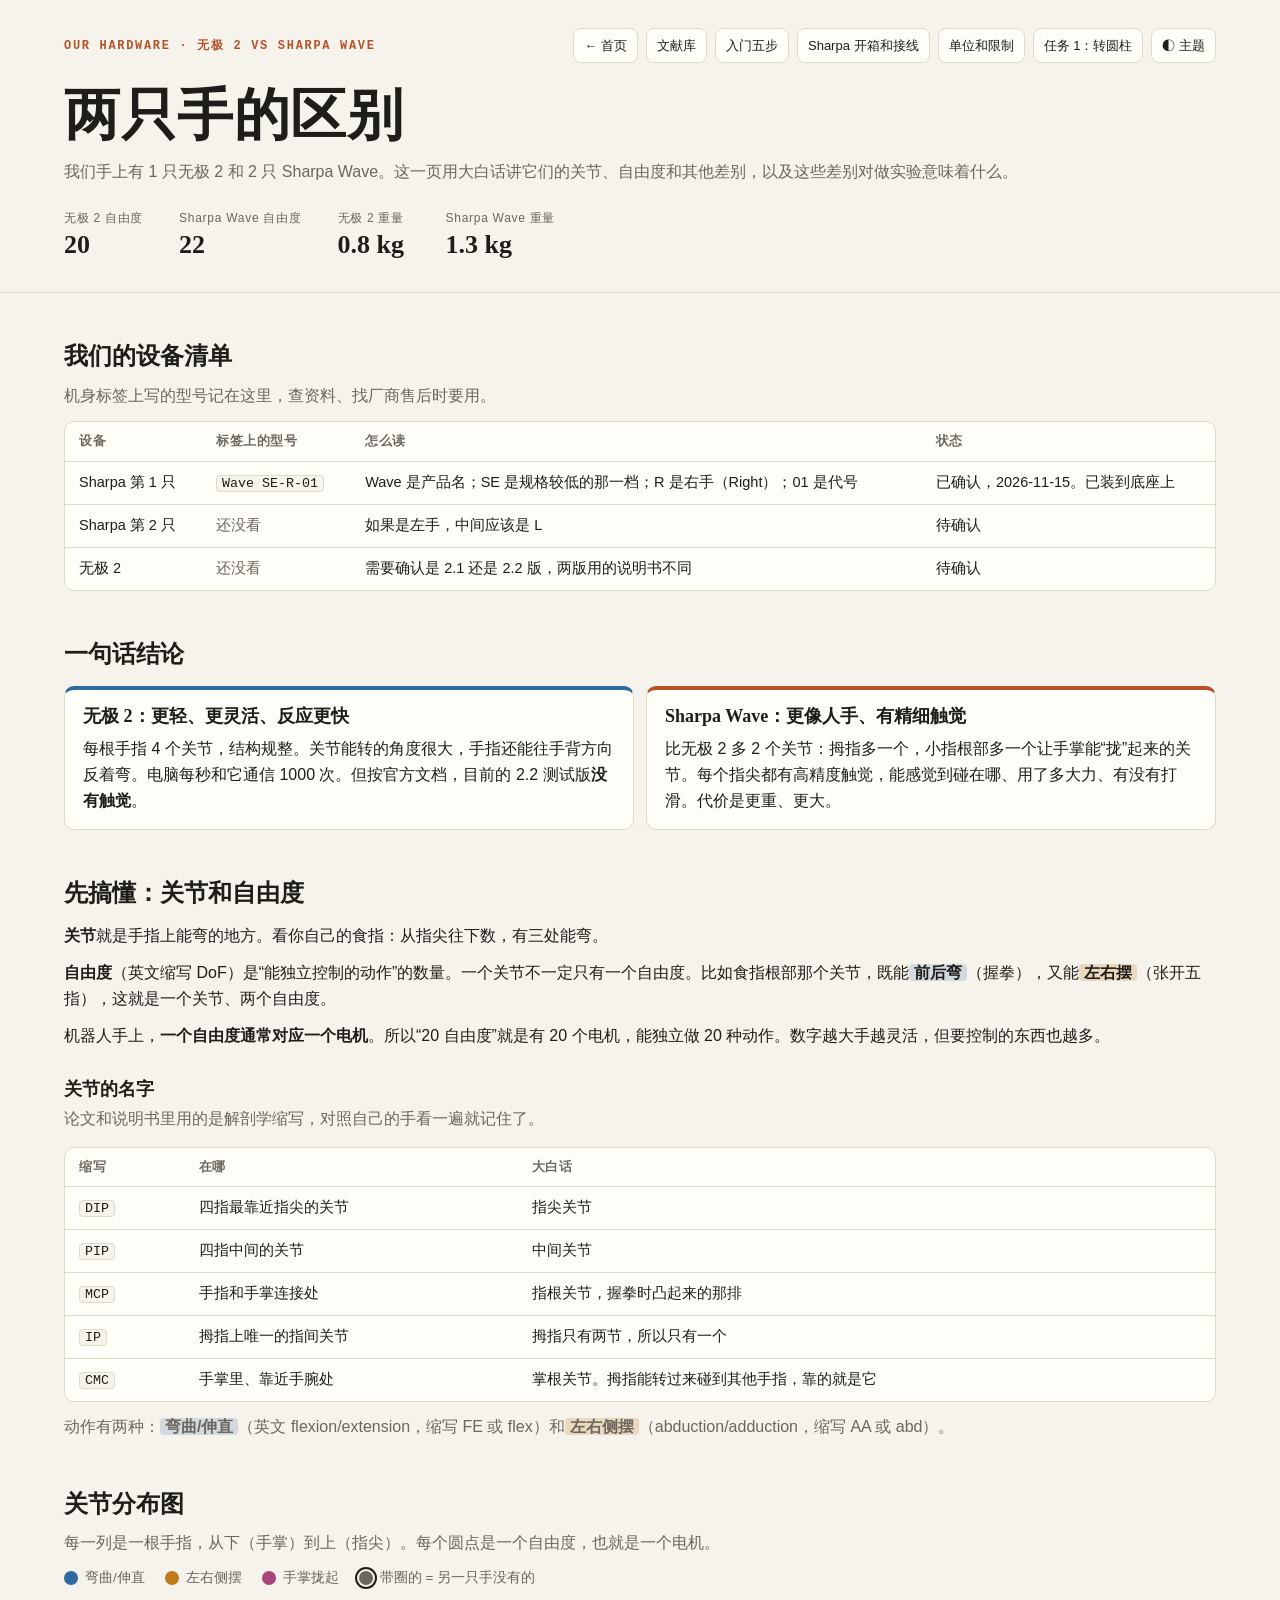
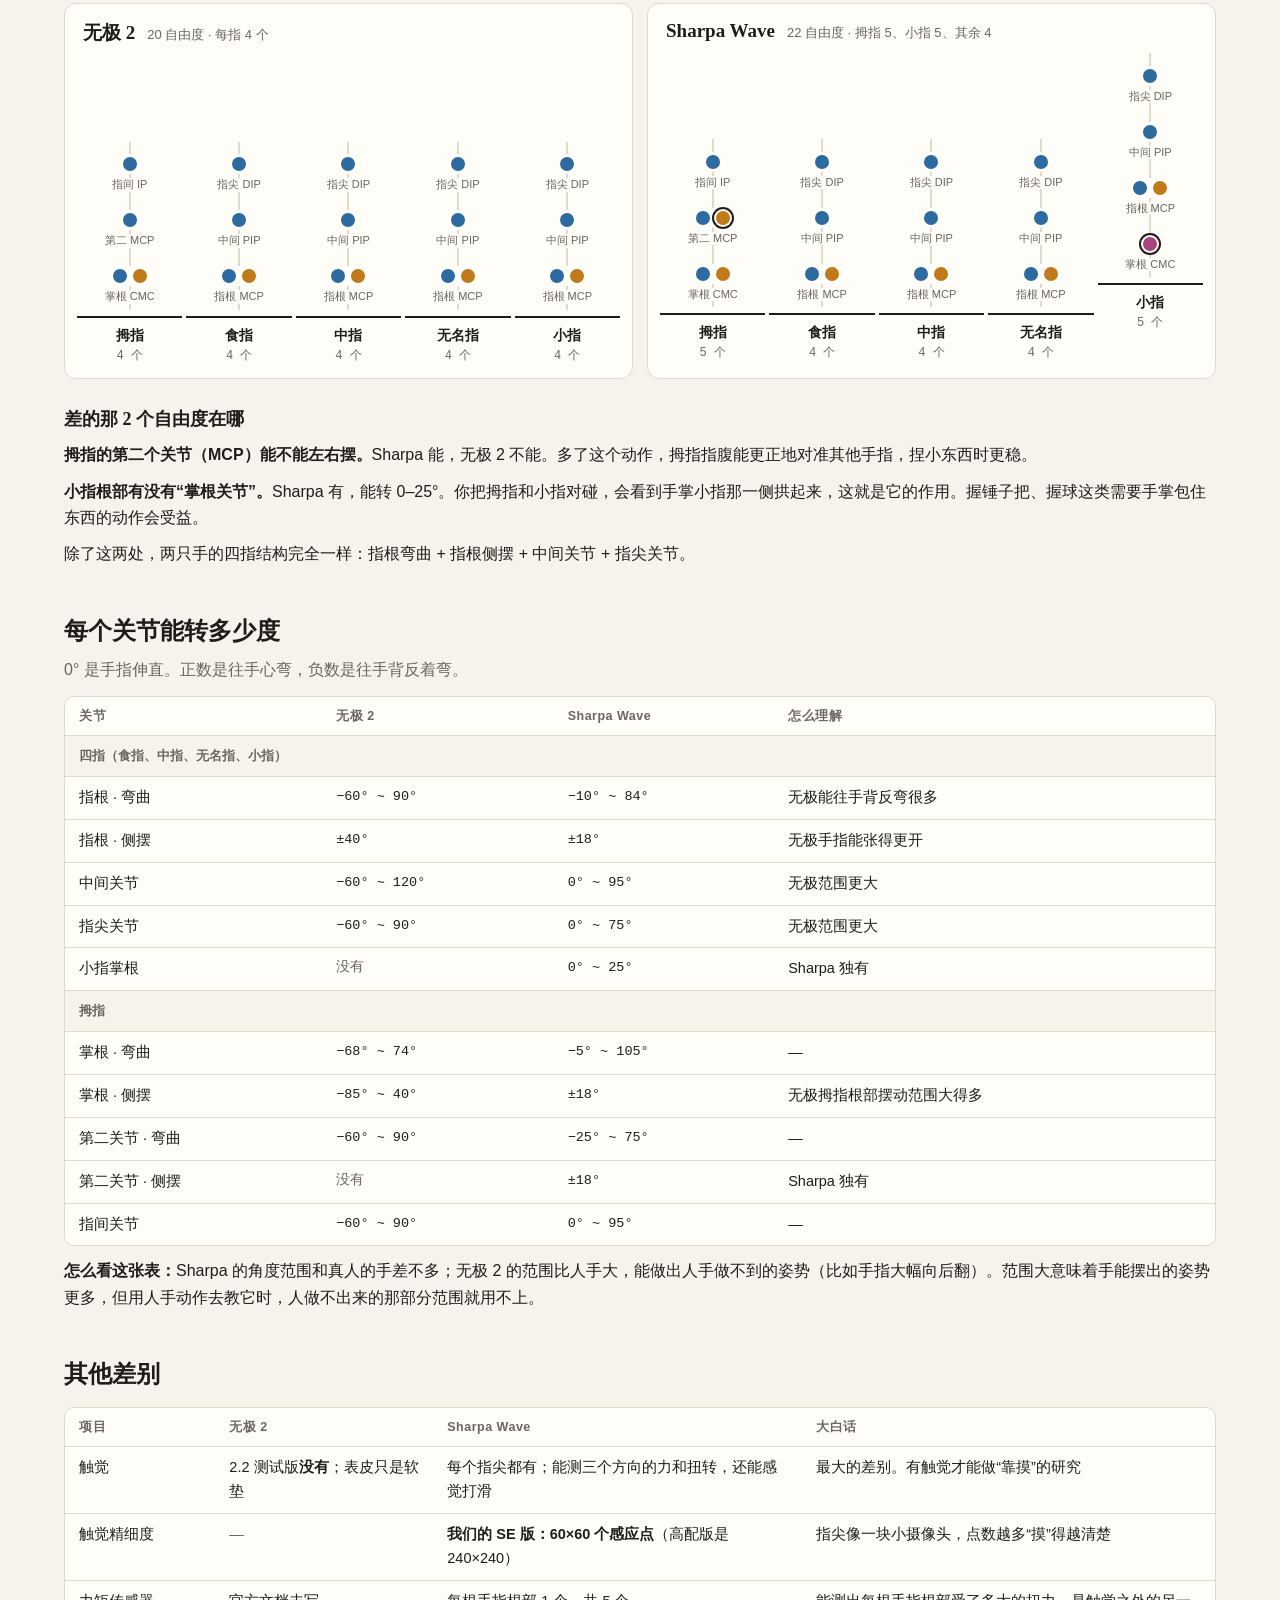
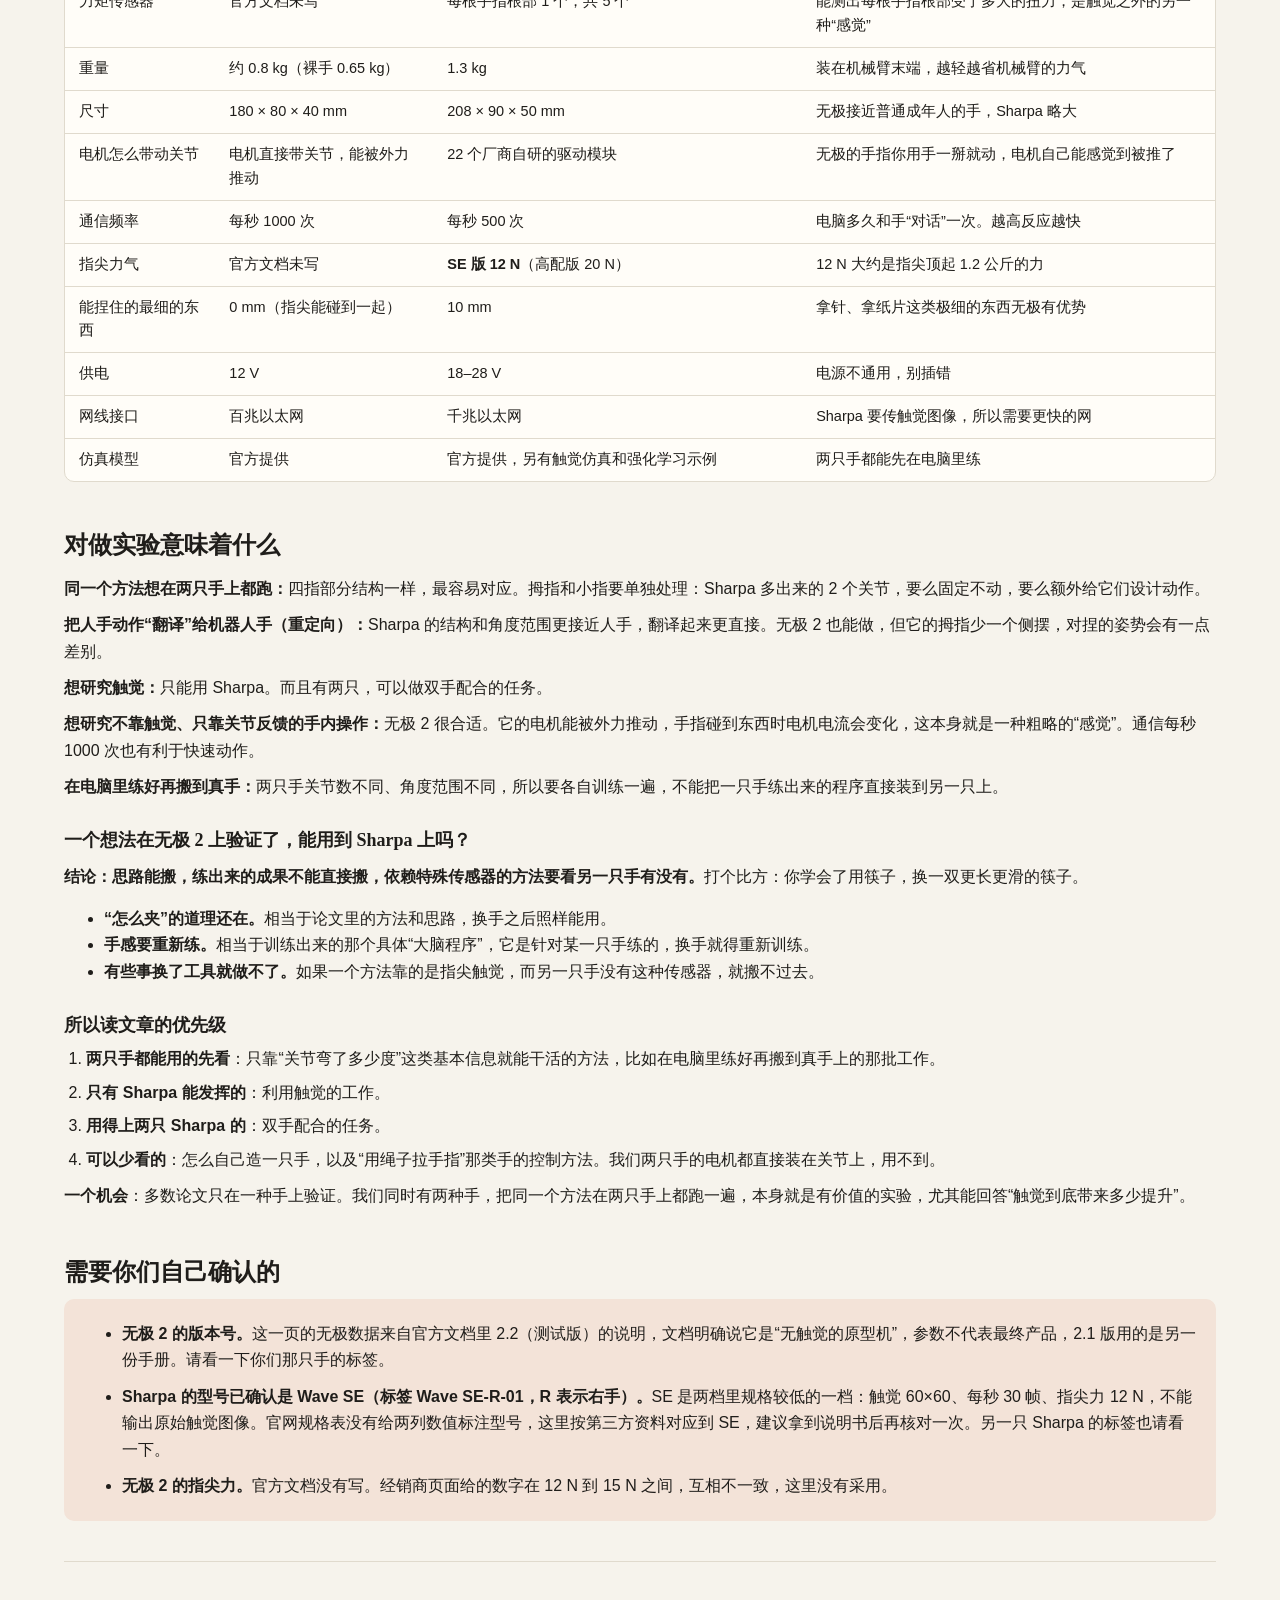
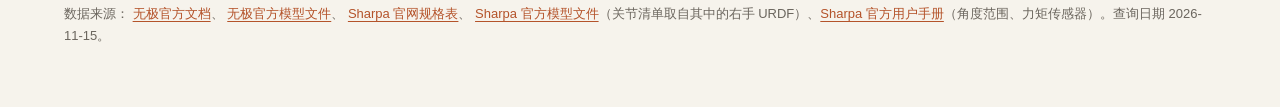
==== commit 34101ed4: "新增手内转圆柱任务页，文献库扩充到 321 篇并细分任务标签 - task-rotate.html：流程、输入输出和随机化、奖励、训练配置表（官方 2 个模型 + v1 老师 / 学生）、仿真和真手结" ====
--- a/compare.html
+++ b/compare.html
@@ -12,10 +12,12 @@
     <div class="mast-top">
       <span class="kicker">Our Hardware · 无极 2 vs Sharpa Wave</span>
       <span class="mast-actions">
-        <a class="ghost" href="index.html">← 文献库</a>
+        <a class="ghost" href="index.html">← 首页</a>
+        <a class="ghost" href="papers.html">文献库</a>
         <a class="ghost" href="start.html">入门五步</a>
         <a class="ghost" href="setup.html">Sharpa 开箱和接线</a>
         <a class="ghost" href="units.html">单位和限制</a>
+        <a class="ghost" href="task-rotate.html">任务 1：转圆柱</a>
         <button id="theme" class="ghost" type="button" aria-label="切换明暗主题">◐ 主题</button>
       </span>
     </div>
--- a/style.css
+++ b/style.css
@@ -15,6 +15,7 @@
   --c-hardware: #7a6a2c;
   --c-tactile: #c07a1c;
   --c-vla: #4a7a2c;
+  --c-model: #5a6470;
   --serif: "Noto Serif SC", "Source Han Serif SC", "Songti SC", "STSong", Georgia, serif;
   --sans: -apple-system, "PingFang SC", "Noto Sans SC", "Microsoft YaHei", "Segoe UI", Roboto, sans-serif;
   --mono: ui-monospace, "SF Mono", Menlo, Consolas, monospace;
@@ -36,13 +37,14 @@
   --c-hardware: #c9b866;
   --c-tactile: #e8ad55;
   --c-vla: #98c877;
+  --c-model: #a3adb8;
 }
 @media (prefers-color-scheme: dark) {
   :root:not([data-theme="light"]) {
     --bg: #171614; --surface: #201f1c; --ink: #ece7dc; --muted: #a09a8e;
     --line: #36332d; --accent: #e58a5c; --accent-soft: #3a2a20; --mark: #5c4a10;
     --c-survey: #a99be0; --c-rl: #e58a5c; --c-grasp: #6cc2ad; --c-teleop: #78b3e6;
-    --c-human: #e088b8; --c-hardware: #c9b866; --c-tactile: #e8ad55; --c-vla: #98c877;
+    --c-human: #e088b8; --c-hardware: #c9b866; --c-tactile: #e8ad55; --c-vla: #98c877; --c-model: #a3adb8;
   }
 }
 
@@ -54,7 +56,7 @@
   color: var(--ink);
   font: 16px/1.65 var(--sans);
 }
-.wrap { max-width: 980px; margin: 0 auto; padding: 0 20px; }
+.wrap { margin: 0 5%; }
 a { color: var(--accent); text-underline-offset: 3px; }
 h1, h2 { font-family: var(--serif); font-weight: 700; text-wrap: balance; }
 
@@ -66,7 +68,7 @@
   letter-spacing: .14em; text-transform: uppercase; color: var(--accent);
 }
 h1 { font-size: clamp(34px, 6vw, 56px); line-height: 1.1; margin: 22px 0 12px; letter-spacing: .01em; }
-.lede { max-width: 62ch; color: var(--muted); margin: 0 0 24px; }
+.lede { color: var(--muted); margin: 0 0 24px; }
 .stats { display: flex; flex-wrap: wrap; gap: 8px 36px; margin: 0; }
 .stats div { min-width: 72px; }
 .stats dt { font-size: 12px; color: var(--muted); letter-spacing: .06em; }
@@ -74,30 +76,8 @@
 
 h2 { font-size: 24px; margin: 44px 0 6px; }
 
-/* route */
+/* 小节说明 */
 .route-note { color: var(--muted); margin: 0 0 14px; }
-#route { list-style: none; margin: 0; padding: 0; display: grid; gap: 10px; grid-template-columns: repeat(auto-fill, minmax(280px, 1fr)); counter-reset: r; }
-#route li {
-  counter-increment: r;
-  background: var(--surface); border: 1px solid var(--line); border-radius: 10px;
-  padding: 12px 14px 12px 46px; position: relative;
-}
-#route li::before {
-  content: counter(r, decimal-leading-zero);
-  position: absolute; left: 14px; top: 13px;
-  font: 600 13px/1.4 var(--mono); color: var(--accent);
-}
-#route a { color: var(--ink); font-weight: 600; text-decoration: none; }
-#route a:hover { color: var(--accent); text-decoration: underline; }
-#route small { display: block; color: var(--muted); font-size: 13px; line-height: 1.5; margin-top: 2px; }
-
-/* glossary */
-.gloss { display: grid; gap: 8px; grid-template-columns: repeat(auto-fill, minmax(280px, 1fr)); align-items: start; }
-.gloss details { background: var(--surface); border: 1px solid var(--line); border-radius: 10px; padding: 10px 14px; }
-.gloss summary { color: var(--ink); font-size: 15px; font-weight: 600; width: auto; }
-.gloss summary small { color: var(--muted); font: 12px var(--mono); margin-left: 6px; font-weight: 400; }
-.gloss details p { color: var(--ink); font-size: 14.5px; margin: 8px 0 2px; }
-.catnote { background: var(--accent-soft); border-radius: 8px; padding: 10px 14px; margin: 12px 0 0; font-size: 14.5px; max-width: 80ch; }
 
 /* controls */
 .controls { display: flex; gap: 10px; margin: 14px 0 12px; }
@@ -128,7 +108,7 @@
 .count { margin-left: auto; font: 13px var(--mono); }
 
 /* list */
-.list { display: grid; gap: 12px; margin-top: 10px; }
+.list { display: grid; grid-template-columns: minmax(0, 1fr); gap: 12px; margin-top: 10px; }
 .paper {
   background: var(--surface); border: 1px solid var(--line); border-left: 4px solid var(--c);
   border-radius: 10px; padding: 16px 18px 12px;
@@ -143,10 +123,10 @@
 .paper h3 a:hover { color: var(--accent); text-decoration: underline; }
 .short { font: 600 12px var(--mono); color: var(--c); margin-right: 8px; white-space: nowrap; }
 .authors { font-size: 13.5px; color: var(--muted); margin: 0 0 8px; }
-.zh { margin: 0 0 8px; max-width: 72ch; }
+.zh { margin: 0 0 8px; }
 mark { background: var(--mark); color: inherit; border-radius: 2px; padding: 0 1px; }
 details summary { cursor: pointer; font-size: 13px; color: var(--muted); width: fit-content; }
-details p { font-size: 14px; color: var(--muted); margin: 8px 0 4px; max-width: 80ch; }
+details p { font-size: 14px; color: var(--muted); margin: 8px 0 4px; }
 .actions { display: flex; flex-wrap: wrap; gap: 6px 14px; align-items: center; margin-top: 10px; padding-top: 10px; border-top: 1px dashed var(--line); font-size: 13.5px; }
 .actions button {
   font: inherit; cursor: pointer; color: var(--muted); background: none;
@@ -182,7 +162,7 @@
 .verdict { background: var(--surface); border: 1px solid var(--line); border-top: 4px solid var(--c); border-radius: 10px; padding: 14px 18px; }
 .verdict h3 { font: 700 18px/1.4 var(--serif); margin: 0 0 6px; }
 .verdict p { margin: 0; }
-.explain { max-width: 74ch; }
+.explain { }
 .explain p { margin: 10px 0; }
 .k { border-radius: 4px; padding: 0 5px; font-weight: 600; white-space: nowrap; }
 .k-fe { background: color-mix(in srgb, var(--c-teleop) 18%, transparent); }
@@ -225,7 +205,7 @@
 .fname { font-weight: 600; font-size: 14px; border-top: 2px solid var(--ink); padding-top: 6px; margin-top: 2px; }
 .fcount { font: 12px var(--mono); color: var(--muted); }
 
-.caveat { background: var(--accent-soft); border-radius: 10px; padding: 6px 18px; max-width: 80ch; }
+.caveat { background: var(--accent-soft); border-radius: 10px; padding: 6px 18px; }
 .caveat li { margin: 10px 0; }
 section > h2 + .route-note { margin-bottom: 10px; }
 
@@ -243,7 +223,7 @@
 .step-head { display: flex; align-items: baseline; gap: 12px; flex-wrap: wrap; }
 .step-n { font: 600 14px var(--mono); color: var(--accent); }
 .step h3 { font: 700 20px/1.35 var(--serif); margin: 0; flex: 1; min-width: 12ch; }
-.step p { margin: 10px 0; max-width: 74ch; }
+.step p { margin: 10px 0; }
 .done { font-size: 13.5px; color: var(--muted); cursor: pointer; display: inline-flex; gap: 6px; align-items: center; white-space: nowrap; }
 .done input { accent-color: var(--c-grasp); width: 16px; height: 16px; }
 .goal { background: var(--bg); border-radius: 8px; padding: 8px 12px; }
@@ -251,7 +231,7 @@
 .tools b { display: block; font: 600 12px var(--mono); color: var(--muted); letter-spacing: .06em; margin-bottom: 2px; }
 .tools a { overflow-wrap: anywhere; }
 .aside { font-size: 14px; color: var(--muted); }
-ol.plain { max-width: 74ch; padding-left: 1.4em; margin: 8px 0; }
+ol.plain { padding-left: 1.4em; margin: 8px 0; }
 ol.plain li { margin: 7px 0; }
 .manual-links { border-top: 0; padding-top: 0; margin: 4px 0 8px; }
 
@@ -262,7 +242,7 @@
 .note { background: var(--surface); border: 1px solid var(--line); border-left: 4px solid var(--accent); border-radius: 10px; padding: 18px 22px 14px; margin-top: 16px; scroll-margin-top: 12px; }
 .note h2 { font-size: 21px; line-height: 1.4; margin: 6px 0 10px; }
 .note-meta { display: flex; gap: 14px; font: 12px var(--mono); color: var(--muted); letter-spacing: .04em; }
-.note ul.plain { max-width: 74ch; padding-left: 1.4em; margin: 8px 0; }
+.note ul.plain { padding-left: 1.4em; margin: 8px 0; }
 .note ul.plain li { margin: 7px 0; }
 .more { margin: 14px 0 0; padding-top: 12px; border-top: 1px dashed var(--line); font-size: 14.5px; }
 
@@ -277,13 +257,13 @@
 .sc-dim text { fill: var(--accent); font: 600 13px var(--sans); }
 .sc-name { fill: var(--ink); font: 700 18px var(--mono); }
 .sc-note { fill: var(--muted); font: 13px var(--sans); }
-.pitfall { border: 1px solid var(--accent); border-left-width: 4px; background: var(--accent-soft); border-radius: 8px; padding: 10px 14px; margin: 10px 0; max-width: 74ch; }
+.pitfall { border: 1px solid var(--accent); border-left-width: 4px; background: var(--accent-soft); border-radius: 8px; padding: 10px 14px; margin: 10px 0; }
 .pitfall-src { display: block; font: 12px var(--mono); color: var(--muted); margin-top: 4px; }
 
 /* ---- 按任务分类 ---- */
 .filter-label { margin: 16px 0 8px; font-weight: 600; font-size: 14.5px; }
 .filter-label small { font-weight: 400; color: var(--muted); margin-left: 6px; }
-.did { margin: 0 0 8px; max-width: 72ch; background: var(--accent-soft); border-radius: 8px; padding: 8px 12px; font-size: 14.5px; }
+.did { margin: 0 0 8px; background: var(--accent-soft); border-radius: 8px; padding: 8px 12px; font-size: 14.5px; }
 .did b { margin-right: 8px; }
 .did span { display: block; margin-top: 4px; }
 .tasktag { font: inherit; font-size: 12.5px; cursor: pointer; margin-right: 6px; padding: 1px 9px; border-radius: 999px; border: 1px solid var(--muted); background: transparent; color: var(--ink); }
@@ -294,7 +274,24 @@
 pre code { background: none; padding: 0; border: 0; white-space: pre; }
 
 /* 可展开的长段落（比如“校准失败的完整经过”），正文用正常字号和颜色 */
-details.story { background: var(--surface); border: 1px solid var(--line); border-radius: 10px; padding: 10px 16px; margin: 14px 0; max-width: 80ch; }
+details.story { background: var(--surface); border: 1px solid var(--line); border-radius: 10px; padding: 10px 16px; margin: 14px 0; }
 details.story summary { font-size: 15px; font-weight: 600; color: var(--ink); width: auto; }
 details.story p, details.story li { font-size: 15px; color: var(--ink); }
 details.story pre { overflow-x: auto; }
+
+/* 视频：两列，窄屏一列 */
+.vids { display: grid; grid-template-columns: repeat(2, 1fr); gap: 16px; margin: 14px 0; max-width: 820px; }
+@media (max-width: 560px) { .vids { grid-template-columns: 1fr; } }
+.vids figure { margin: 0; background: var(--surface); border: 1px solid var(--line); border-radius: 10px; overflow: hidden; }
+.vids video { display: block; width: 100%; height: auto; background: #000; }
+.vids figcaption { padding: 8px 12px; font-size: 14px; color: var(--muted); }
+/* 宽对比表：收窄间距、允许一格多行，但不在词中间断开 */
+table.dense { font-size: 13.5px; }
+table.dense td { white-space: nowrap; }
+table.dense td.w { white-space: normal; min-width: 200px; }
+table.dense th, table.dense td { padding: 8px 8px; }
+table.dense code { white-space: nowrap; }
+/* 文献卡片：和转圆柱高度相关的标记 */
+.paper .rel { font-size: 12px; color: var(--muted); border: 1px solid var(--line); border-radius: 999px; padding: 0 8px; }
+.sub-label { margin-top: 6px; }
+.paper { min-width: 0; overflow-wrap: break-word; }
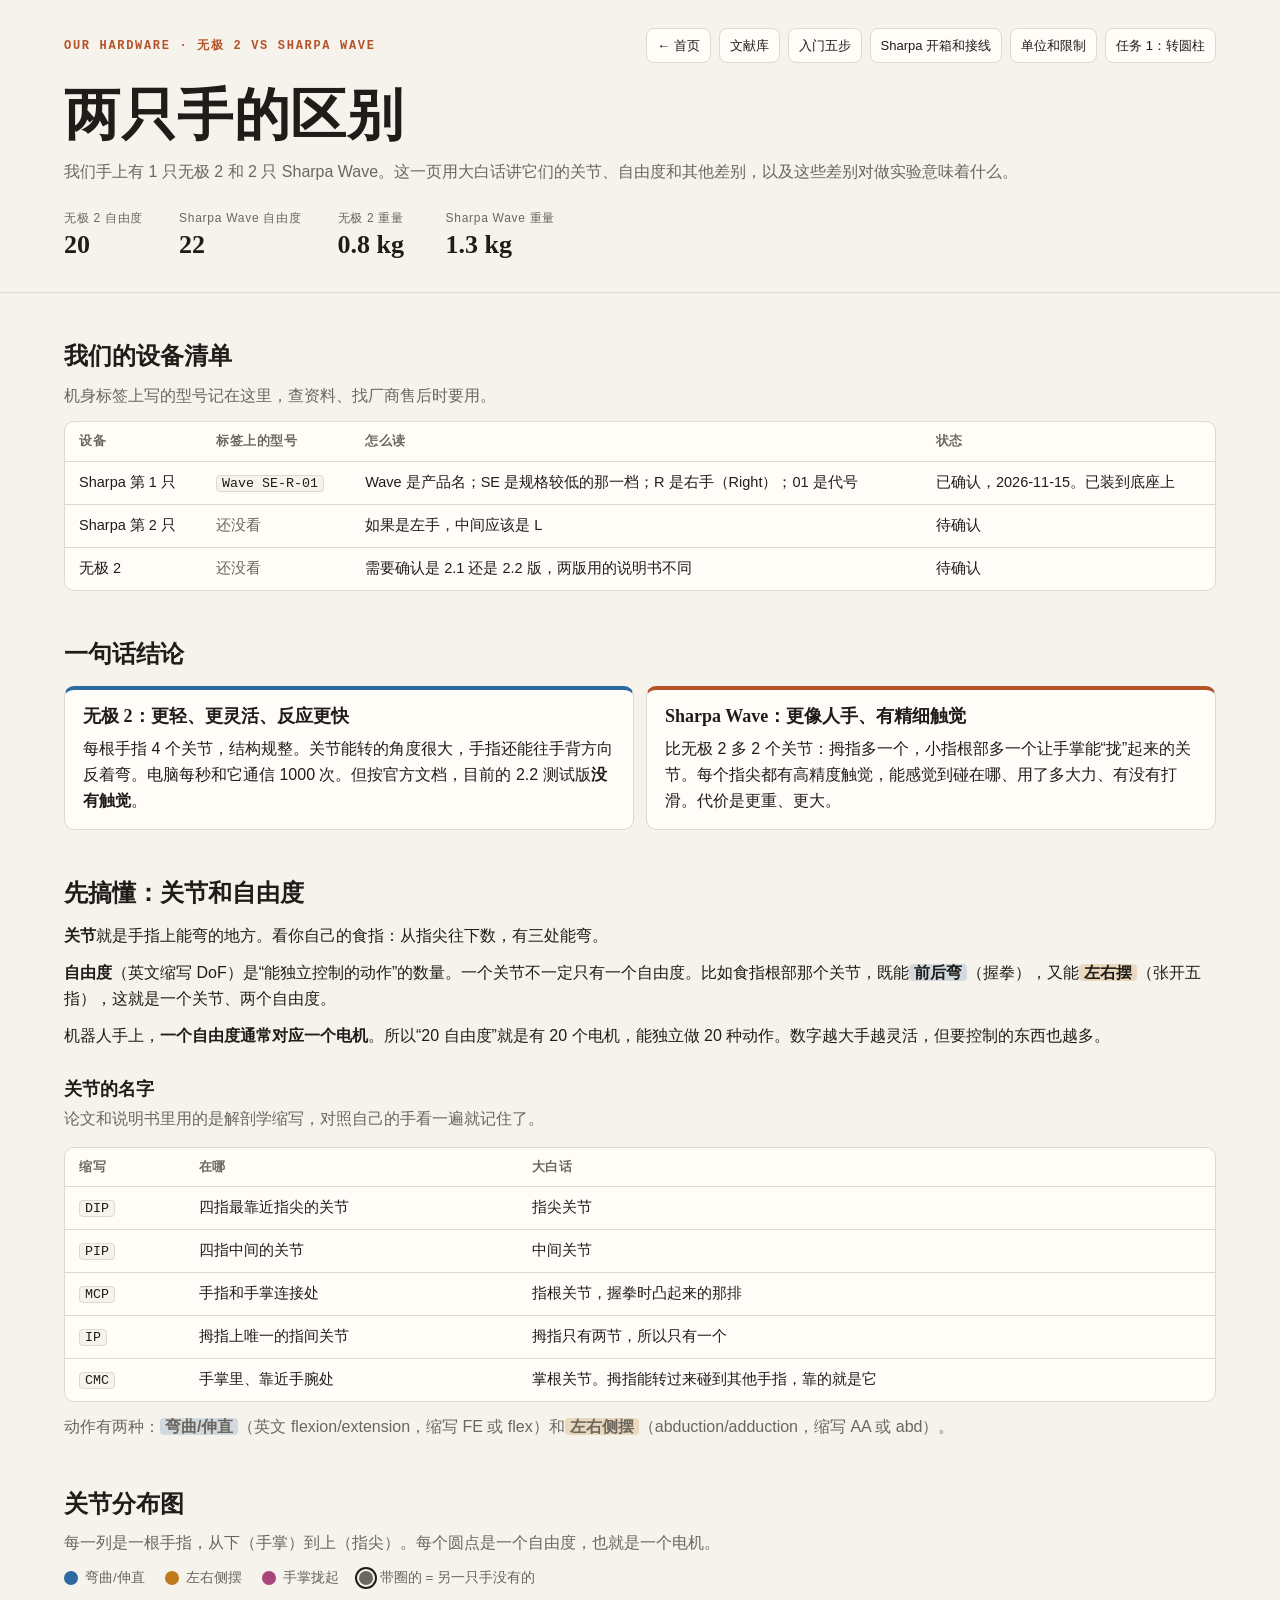
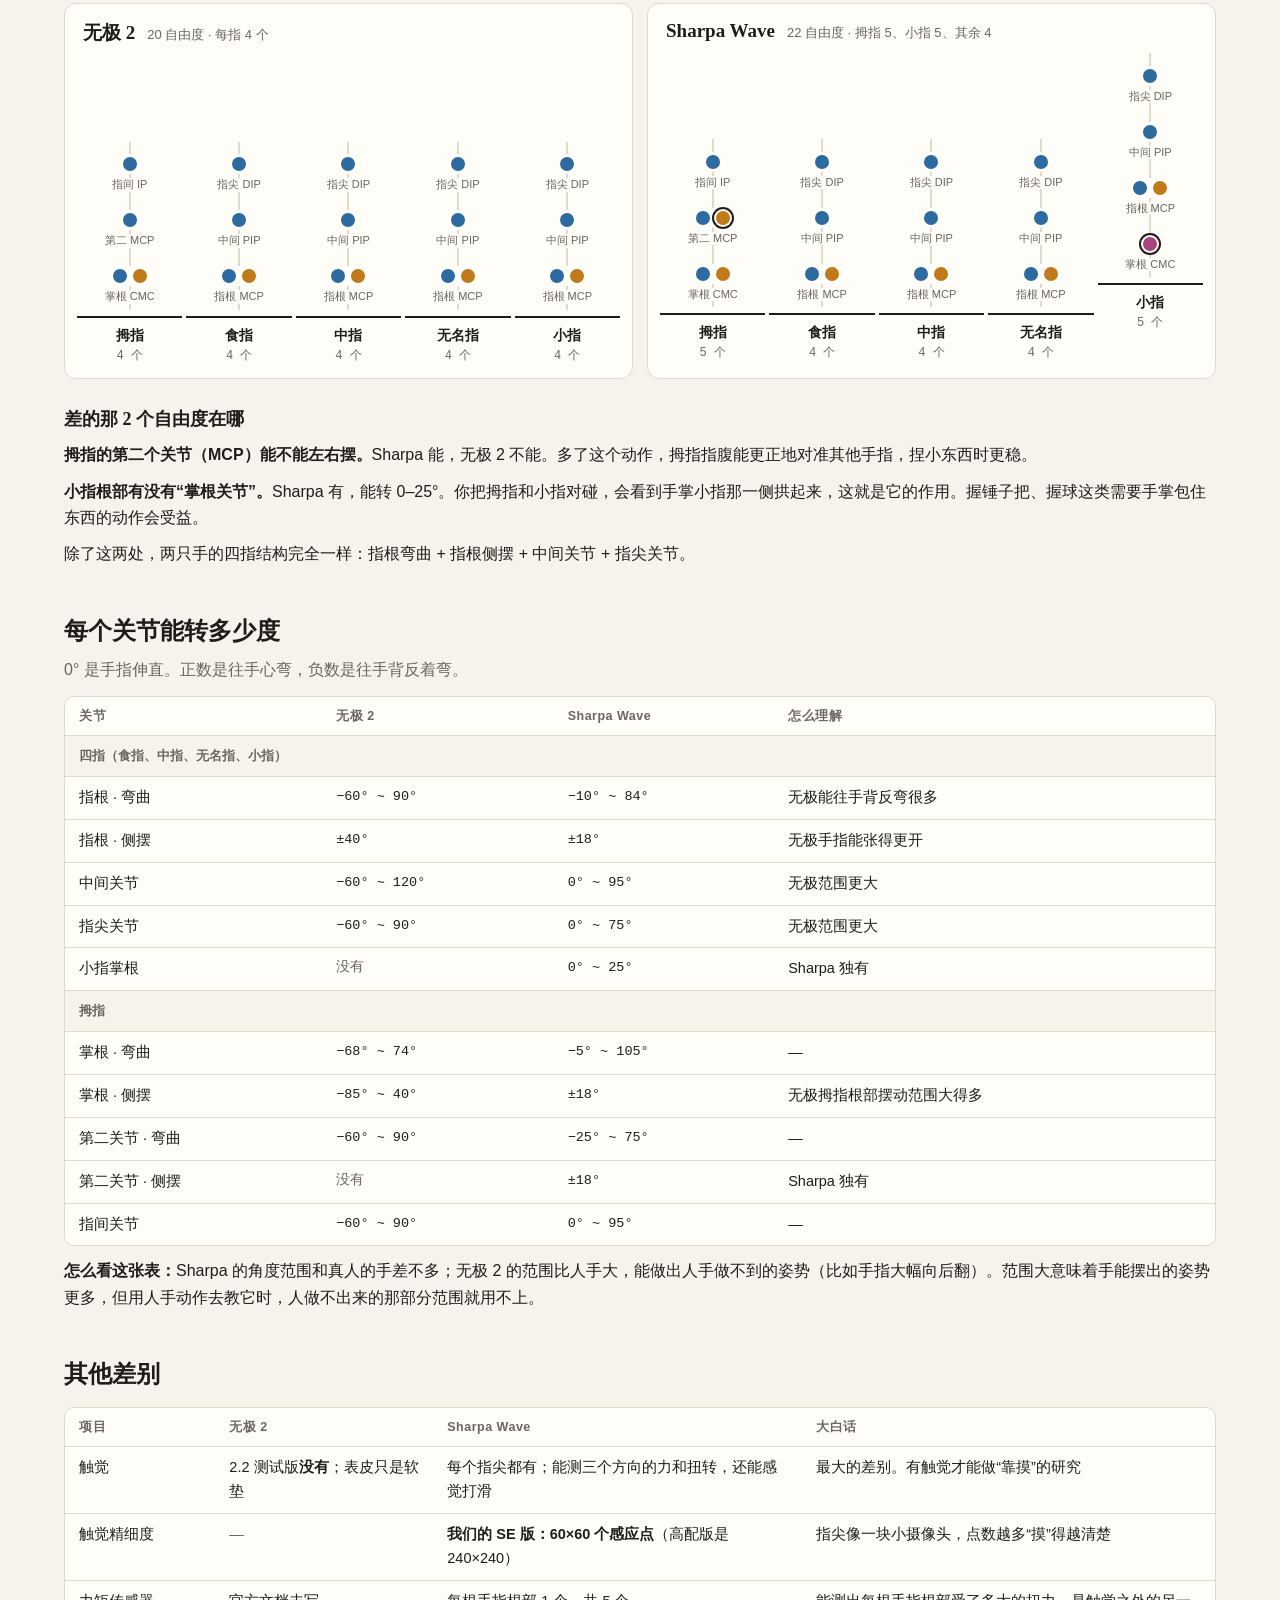
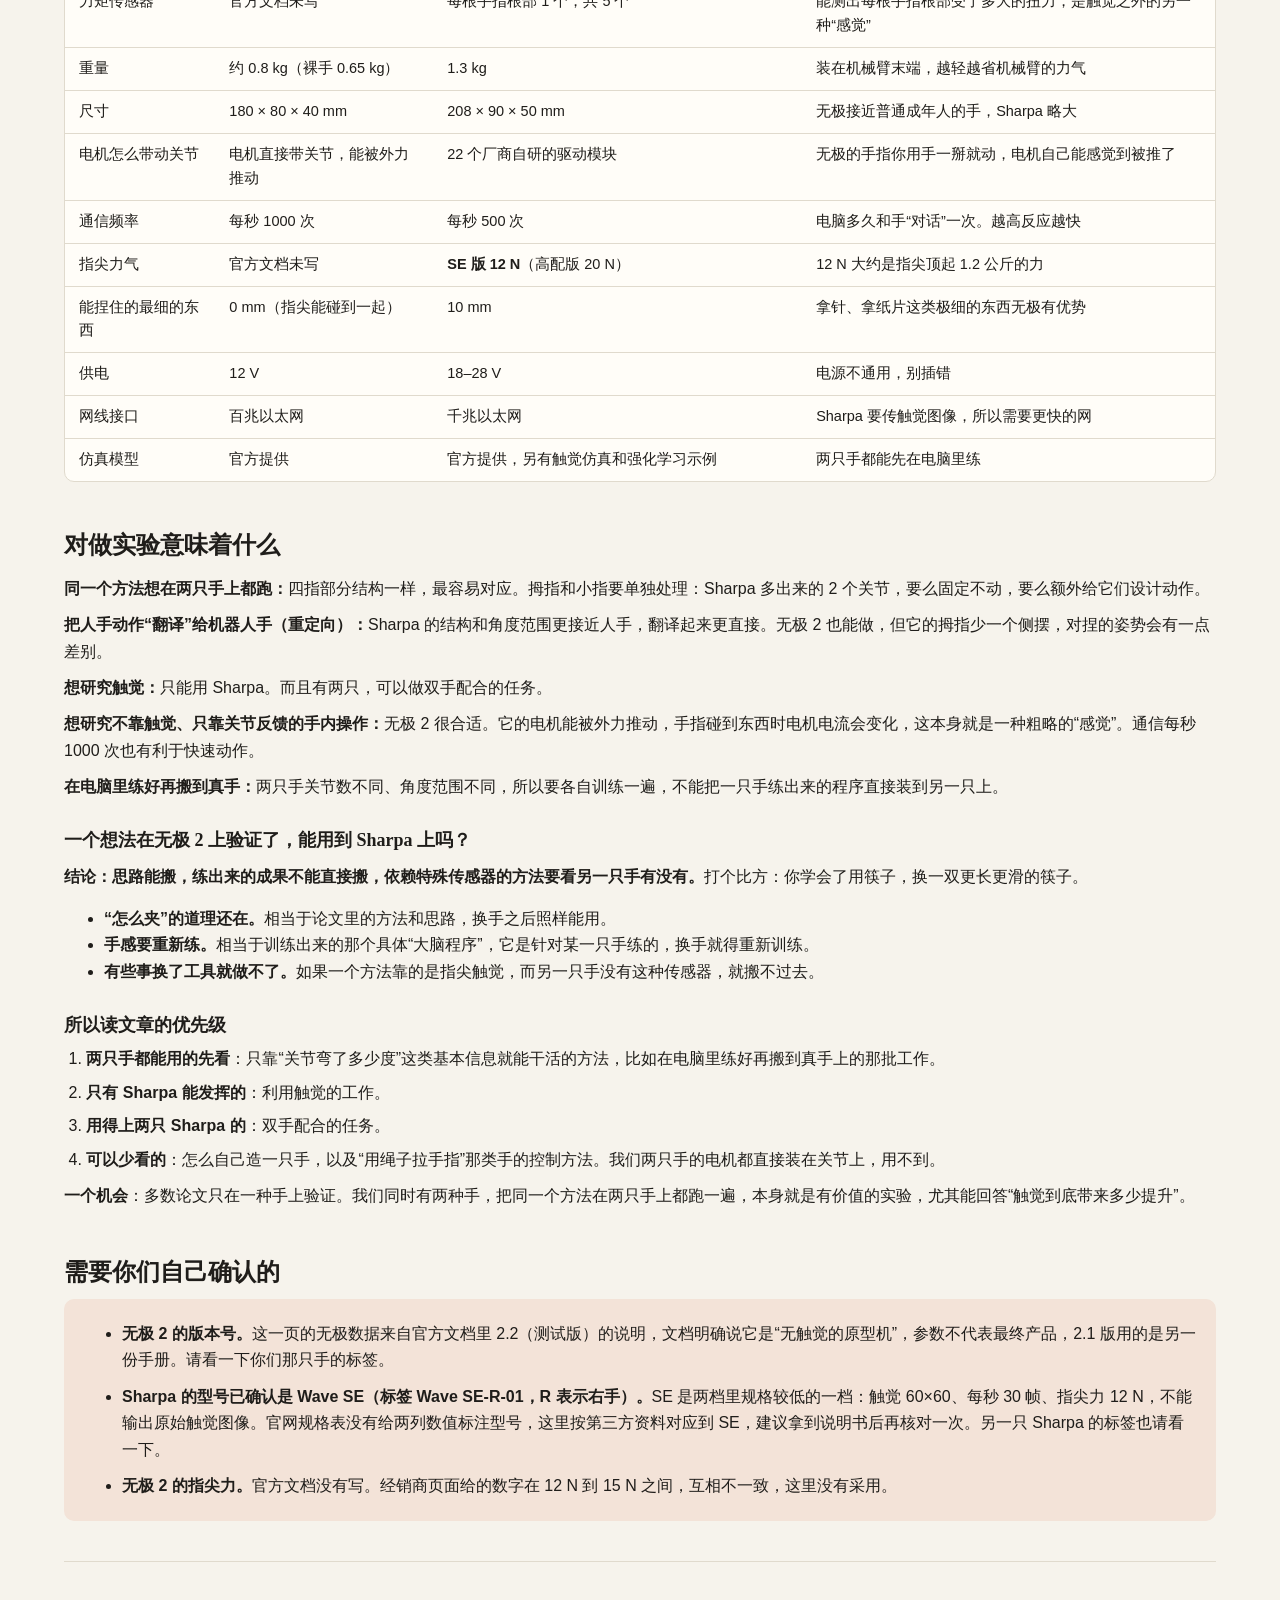
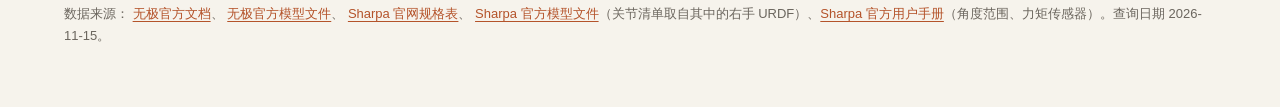
==== commit 35fb420c: "删掉明暗主题切换和首页、文献库的英文小标题；任务页补官方模型在圆柱 1、2 上的真手结果 - 全站删主题按钮、hand.theme 读写、深色样式，固定浅色 - 删 Dexterous Hand · " ====
--- a/compare.html
+++ b/compare.html
@@ -18,7 +18,6 @@
         <a class="ghost" href="setup.html">Sharpa 开箱和接线</a>
         <a class="ghost" href="units.html">单位和限制</a>
         <a class="ghost" href="task-rotate.html">任务 1：转圆柱</a>
-        <button id="theme" class="ghost" type="button" aria-label="切换明暗主题">◐ 主题</button>
       </span>
     </div>
     <h1>两只手的区别</h1>
@@ -221,15 +220,6 @@
 <script>
 (function () {
   'use strict';
-  var root = document.documentElement;
-  try { var t = JSON.parse(localStorage.getItem('hand.theme')); if (t) root.dataset.theme = t; } catch (e) {}
-  document.getElementById('theme').addEventListener('click', function () {
-    var cur = root.dataset.theme || (matchMedia('(prefers-color-scheme: dark)').matches ? 'dark' : 'light');
-    var next = cur === 'dark' ? 'light' : 'dark';
-    root.dataset.theme = next;
-    try { localStorage.setItem('hand.theme', JSON.stringify(next)); } catch (e) {}
-  });
-
   // 每根手指从指尖到手掌列出关节；每个关节里是它的自由度类型。
   // fe = 弯曲/伸直，aa = 左右侧摆，palm = 手掌拢起；带 ! 的是另一只手没有的。
   var FINGER = [['指尖 DIP', ['fe']], ['中间 PIP', ['fe']], ['指根 MCP', ['fe', 'aa']]];
--- a/style.css
+++ b/style.css
@@ -1,4 +1,5 @@
 :root {
+  color-scheme: light;
   --bg: #f6f3ec;
   --surface: #fffdf8;
   --ink: #1f1d1a;
@@ -20,33 +21,6 @@
   --sans: -apple-system, "PingFang SC", "Noto Sans SC", "Microsoft YaHei", "Segoe UI", Roboto, sans-serif;
   --mono: ui-monospace, "SF Mono", Menlo, Consolas, monospace;
 }
-:root[data-theme="dark"] {
-  --bg: #171614;
-  --surface: #201f1c;
-  --ink: #ece7dc;
-  --muted: #a09a8e;
-  --line: #36332d;
-  --accent: #e58a5c;
-  --accent-soft: #3a2a20;
-  --mark: #5c4a10;
-  --c-survey: #a99be0;
-  --c-rl: #e58a5c;
-  --c-grasp: #6cc2ad;
-  --c-teleop: #78b3e6;
-  --c-human: #e088b8;
-  --c-hardware: #c9b866;
-  --c-tactile: #e8ad55;
-  --c-vla: #98c877;
-  --c-model: #a3adb8;
-}
-@media (prefers-color-scheme: dark) {
-  :root:not([data-theme="light"]) {
-    --bg: #171614; --surface: #201f1c; --ink: #ece7dc; --muted: #a09a8e;
-    --line: #36332d; --accent: #e58a5c; --accent-soft: #3a2a20; --mark: #5c4a10;
-    --c-survey: #a99be0; --c-rl: #e58a5c; --c-grasp: #6cc2ad; --c-teleop: #78b3e6;
-    --c-human: #e088b8; --c-hardware: #c9b866; --c-tactile: #e8ad55; --c-vla: #98c877; --c-model: #a3adb8;
-  }
-}
 
 * { box-sizing: border-box; }
 html { -webkit-text-size-adjust: 100%; }
@@ -68,6 +42,7 @@
   letter-spacing: .14em; text-transform: uppercase; color: var(--accent);
 }
 h1 { font-size: clamp(34px, 6vw, 56px); line-height: 1.1; margin: 22px 0 12px; letter-spacing: .01em; }
+.masthead h1:first-child { margin-top: 4px; }
 .lede { color: var(--muted); margin: 0 0 24px; }
 .stats { display: flex; flex-wrap: wrap; gap: 8px 36px; margin: 0; }
 .stats div { min-width: 72px; }
@@ -147,7 +122,7 @@
 }
 
 /* ---- compare page ---- */
-.mast-actions { display: inline-flex; gap: 8px; align-items: center; }
+.mast-actions { display: inline-flex; gap: 8px; align-items: center; margin-left: auto; }
 a.ghost { text-decoration: none; display: inline-block; }
 .navcard {
   display: block; margin-top: 24px; padding: 14px 18px; text-decoration: none; color: var(--ink);
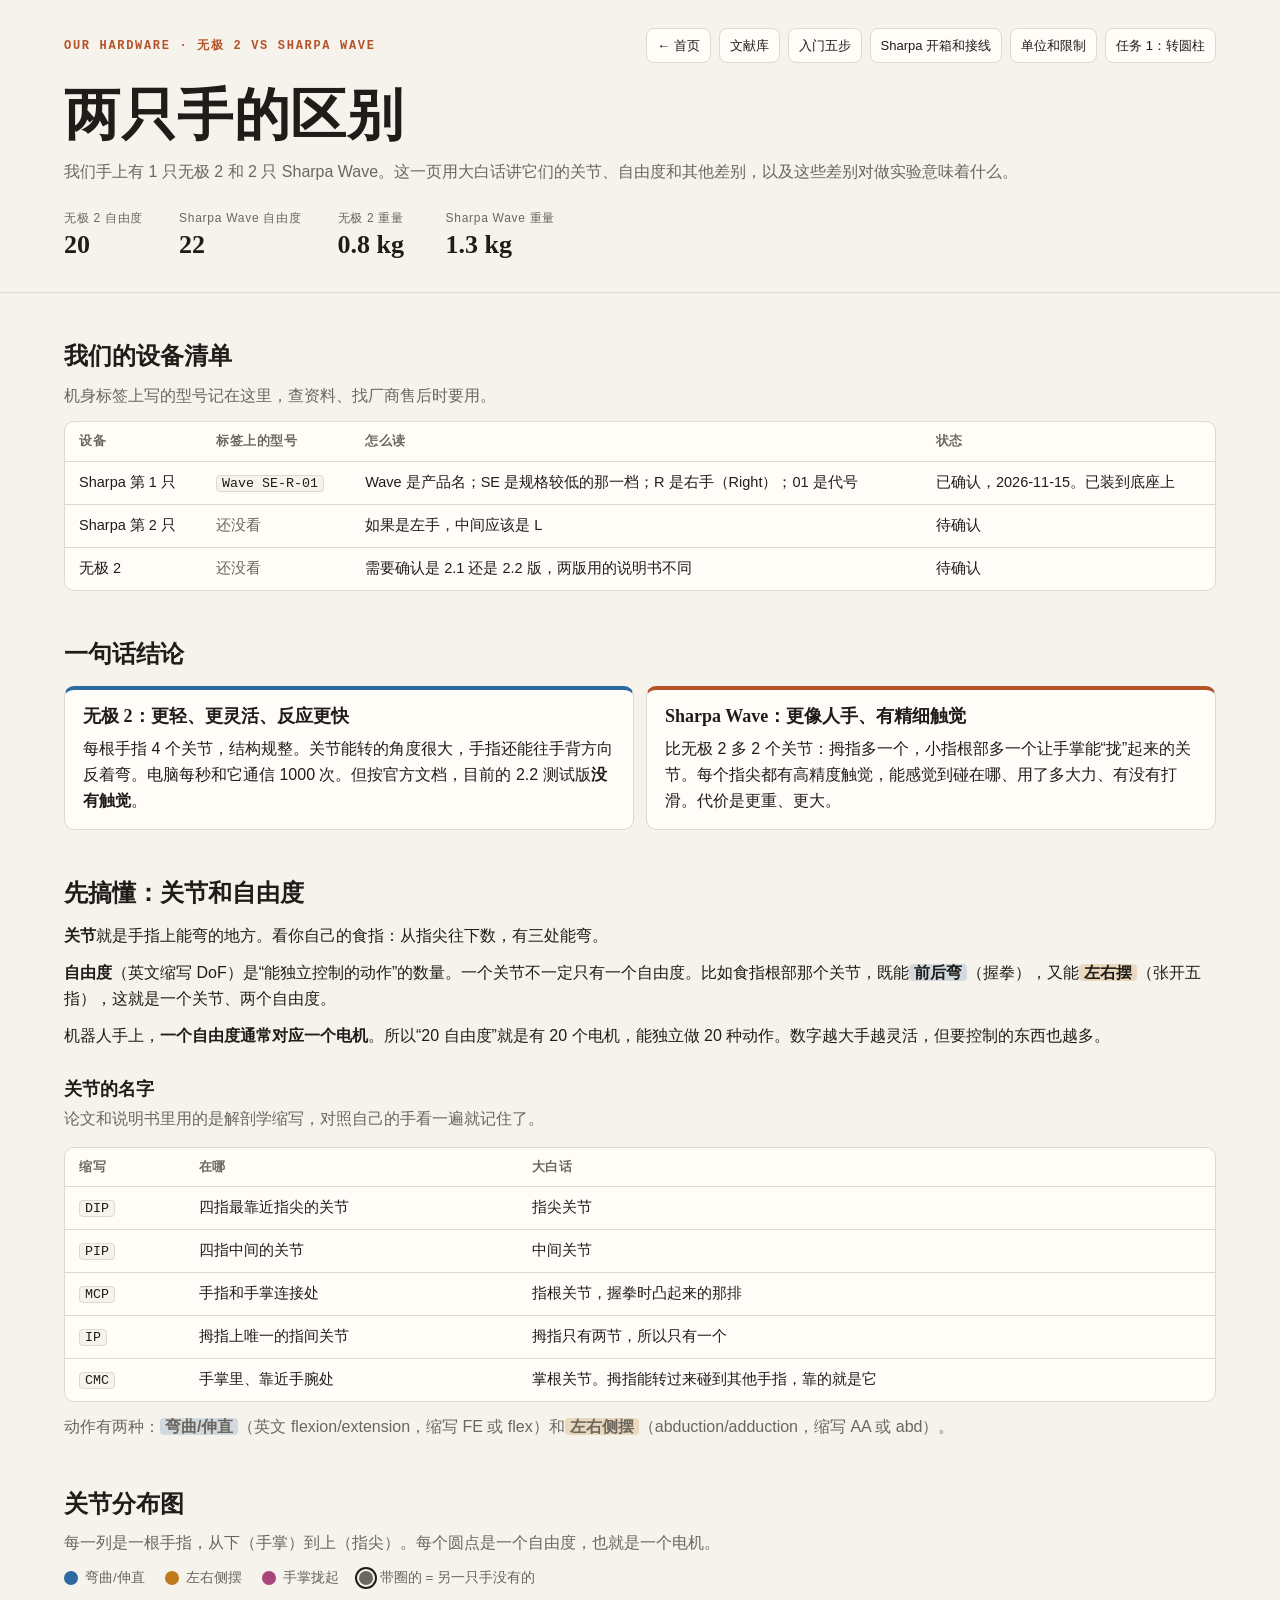
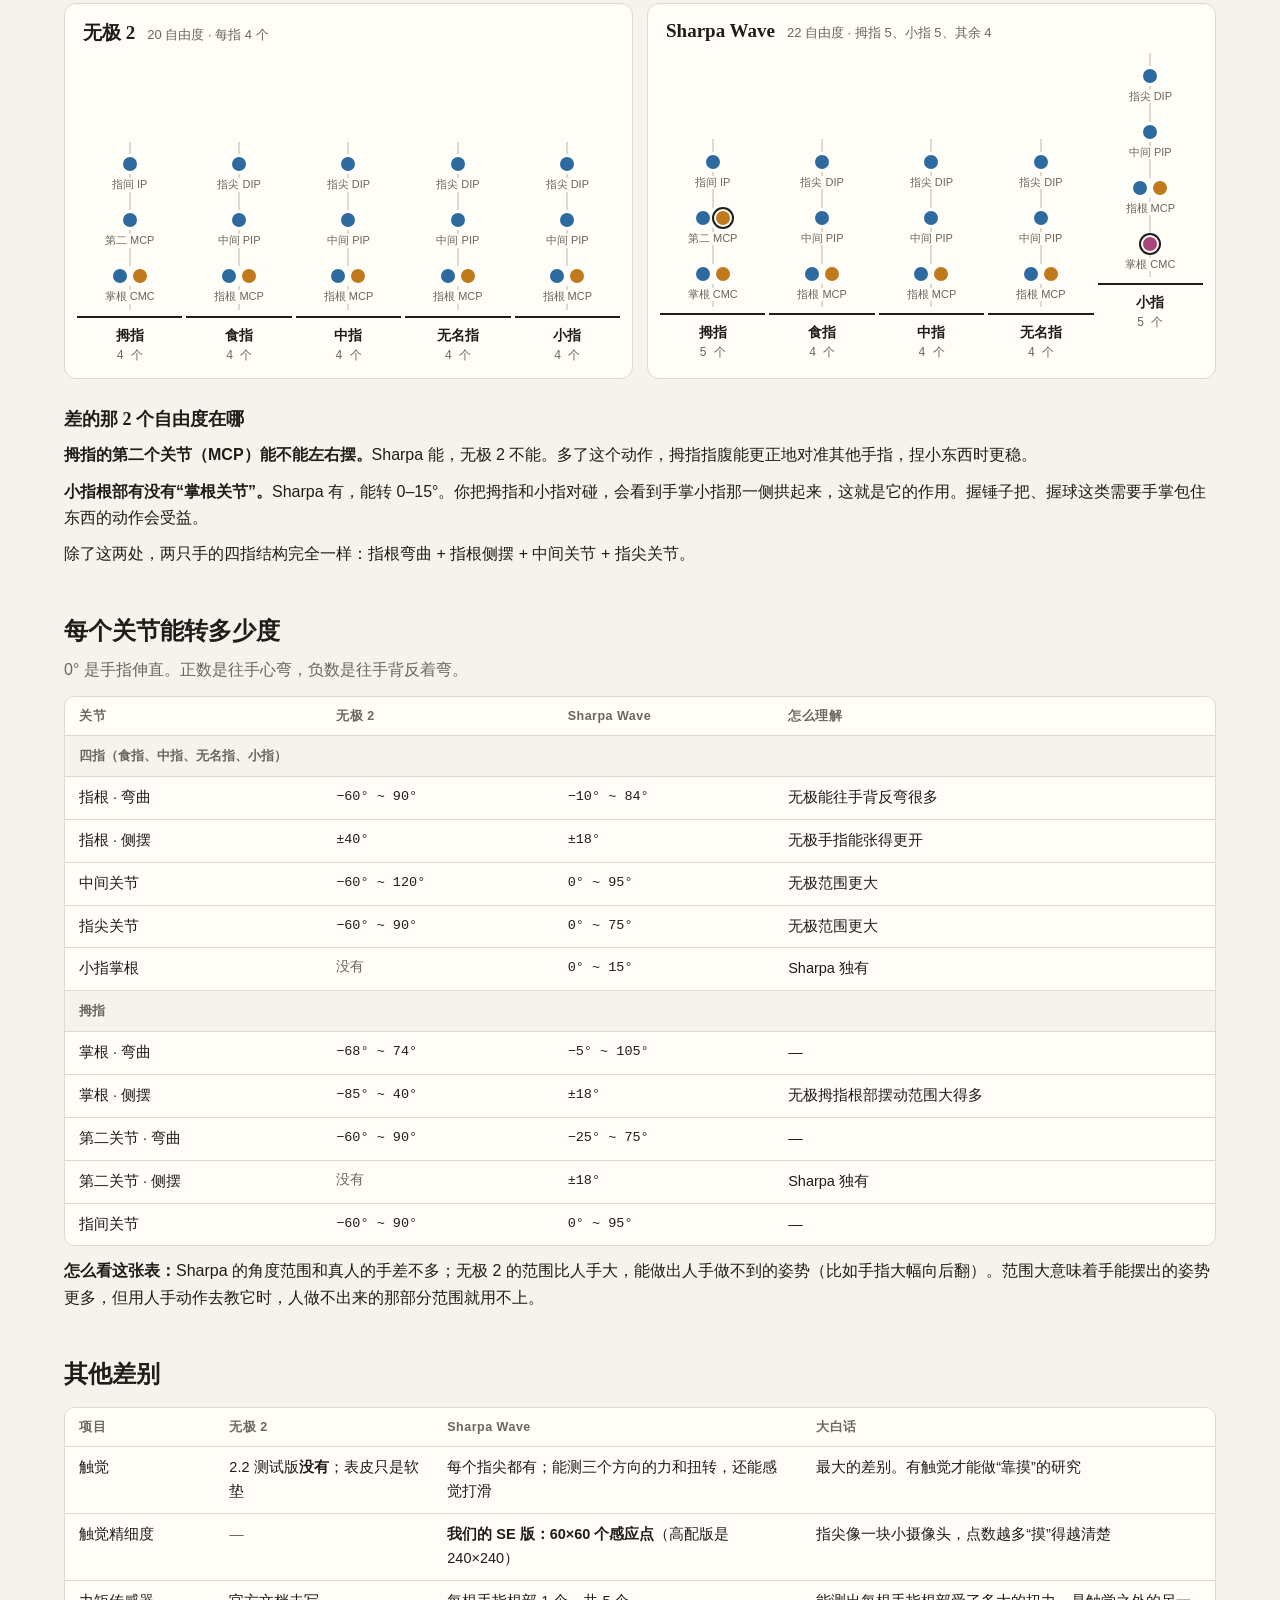
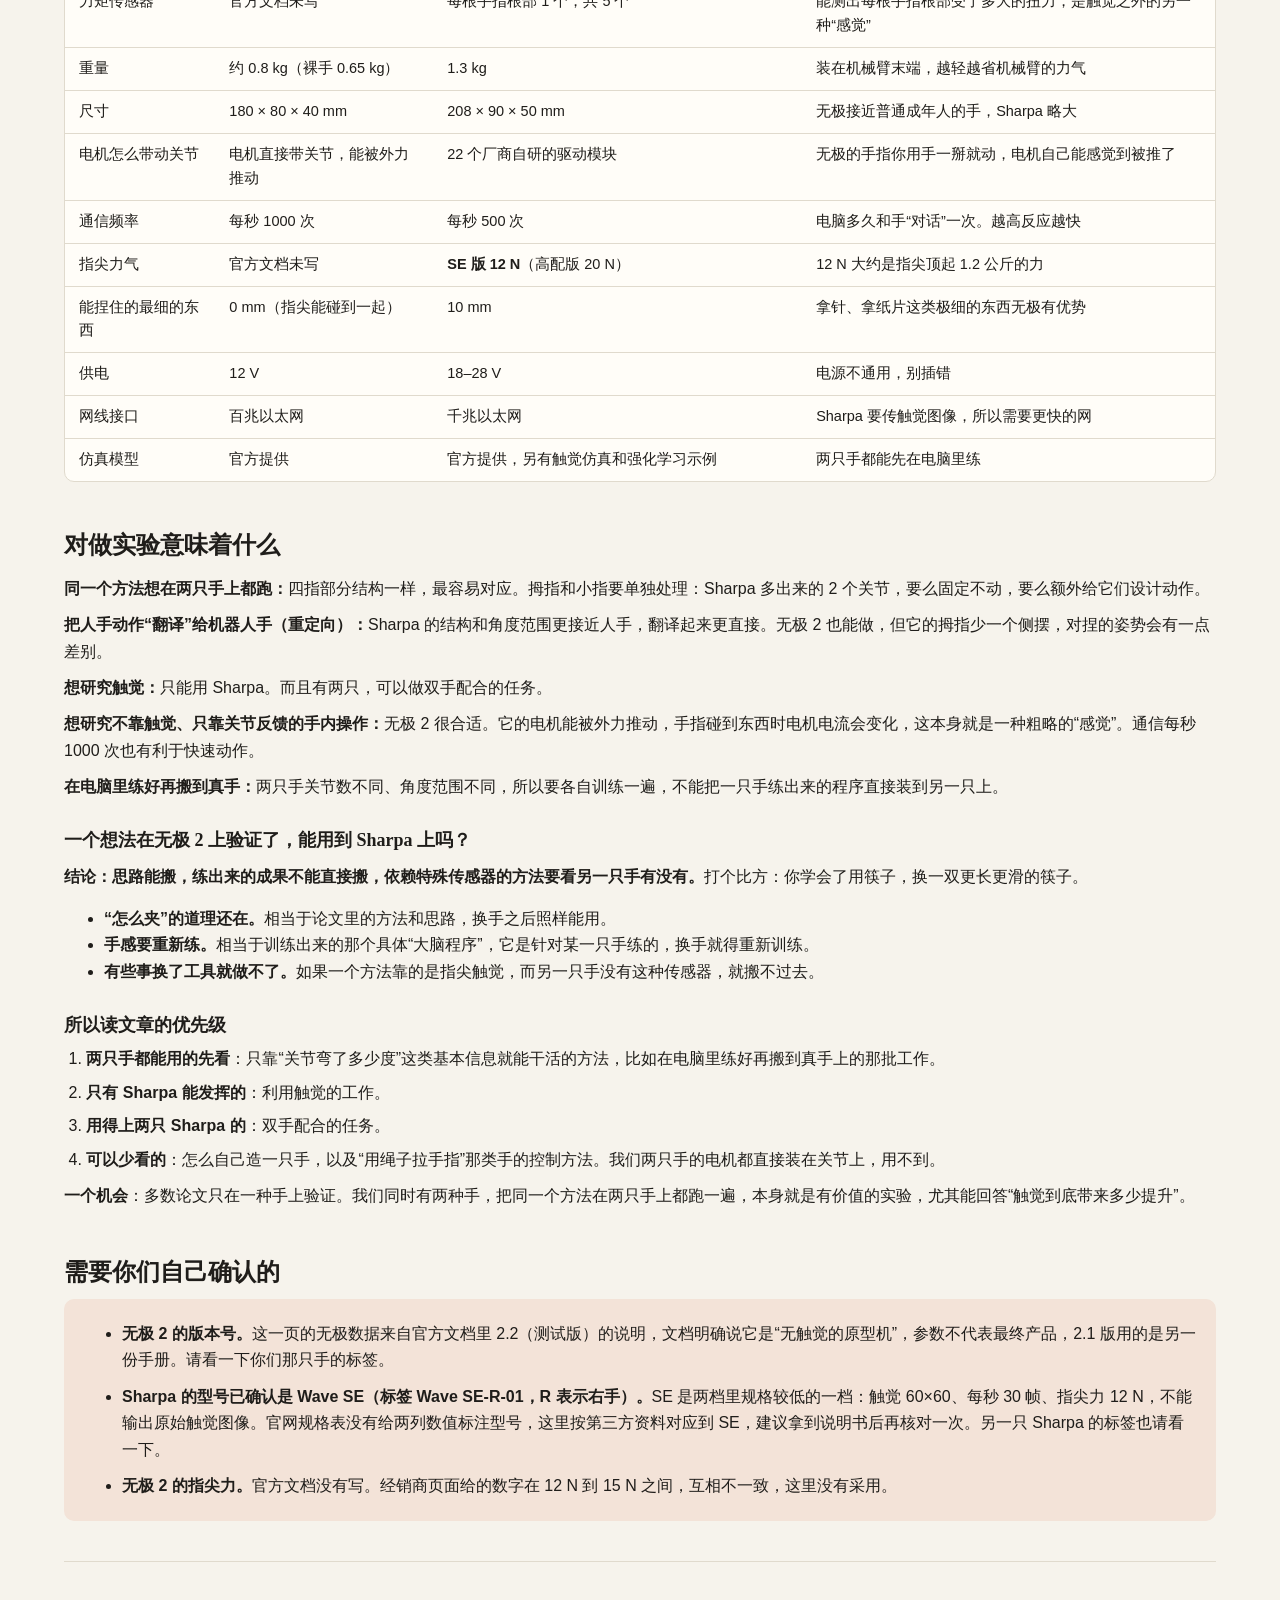
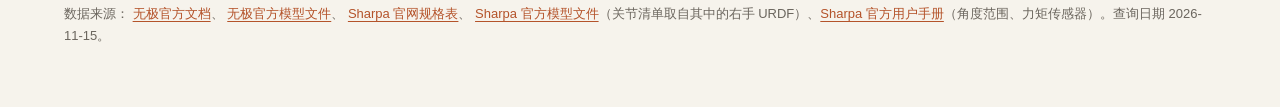
==== commit 0f4a2dc6: "compare：小指掌根关节范围改为 0–15°（模型文件 0.2618 rad，真手滑块实测 0.5–14.4°） Co-Authored-By: Claude Fable 5.2 <noreply" ====
--- a/compare.html
+++ b/compare.html
@@ -110,7 +110,7 @@
     <h3 class="sub">差的那 2 个自由度在哪</h3>
     <div class="explain">
       <p><strong>拇指的第二个关节（MCP）能不能左右摆。</strong>Sharpa 能，无极 2 不能。多了这个动作，拇指指腹能更正地对准其他手指，捏小东西时更稳。</p>
-      <p><strong>小指根部有没有“掌根关节”。</strong>Sharpa 有，能转 0–25°。你把拇指和小指对碰，会看到手掌小指那一侧拱起来，这就是它的作用。握锤子把、握球这类需要手掌包住东西的动作会受益。</p>
+      <p><strong>小指根部有没有“掌根关节”。</strong>Sharpa 有，能转 0–15°。你把拇指和小指对碰，会看到手掌小指那一侧拱起来，这就是它的作用。握锤子把、握球这类需要手掌包住东西的动作会受益。</p>
       <p>除了这两处，两只手的四指结构完全一样：指根弯曲 + 指根侧摆 + 中间关节 + 指尖关节。</p>
     </div>
   </section>
@@ -127,7 +127,7 @@
           <tr><td>指根 · 侧摆</td><td>±40°</td><td>±18°</td><td>无极手指能张得更开</td></tr>
           <tr><td>中间关节</td><td>−60° ~ 120°</td><td>0° ~ 95°</td><td>无极范围更大</td></tr>
           <tr><td>指尖关节</td><td>−60° ~ 90°</td><td>0° ~ 75°</td><td>无极范围更大</td></tr>
-          <tr><td>小指掌根</td><td class="na">没有</td><td>0° ~ 25°</td><td>Sharpa 独有</td></tr>
+          <tr><td>小指掌根</td><td class="na">没有</td><td>0° ~ 15°</td><td>Sharpa 独有</td></tr>
           <tr class="grp"><td colspan="4">拇指</td></tr>
           <tr><td>掌根 · 弯曲</td><td>−68° ~ 74°</td><td>−5° ~ 105°</td><td>—</td></tr>
           <tr><td>掌根 · 侧摆</td><td>−85° ~ 40°</td><td>±18°</td><td>无极拇指根部摆动范围大得多</td></tr>
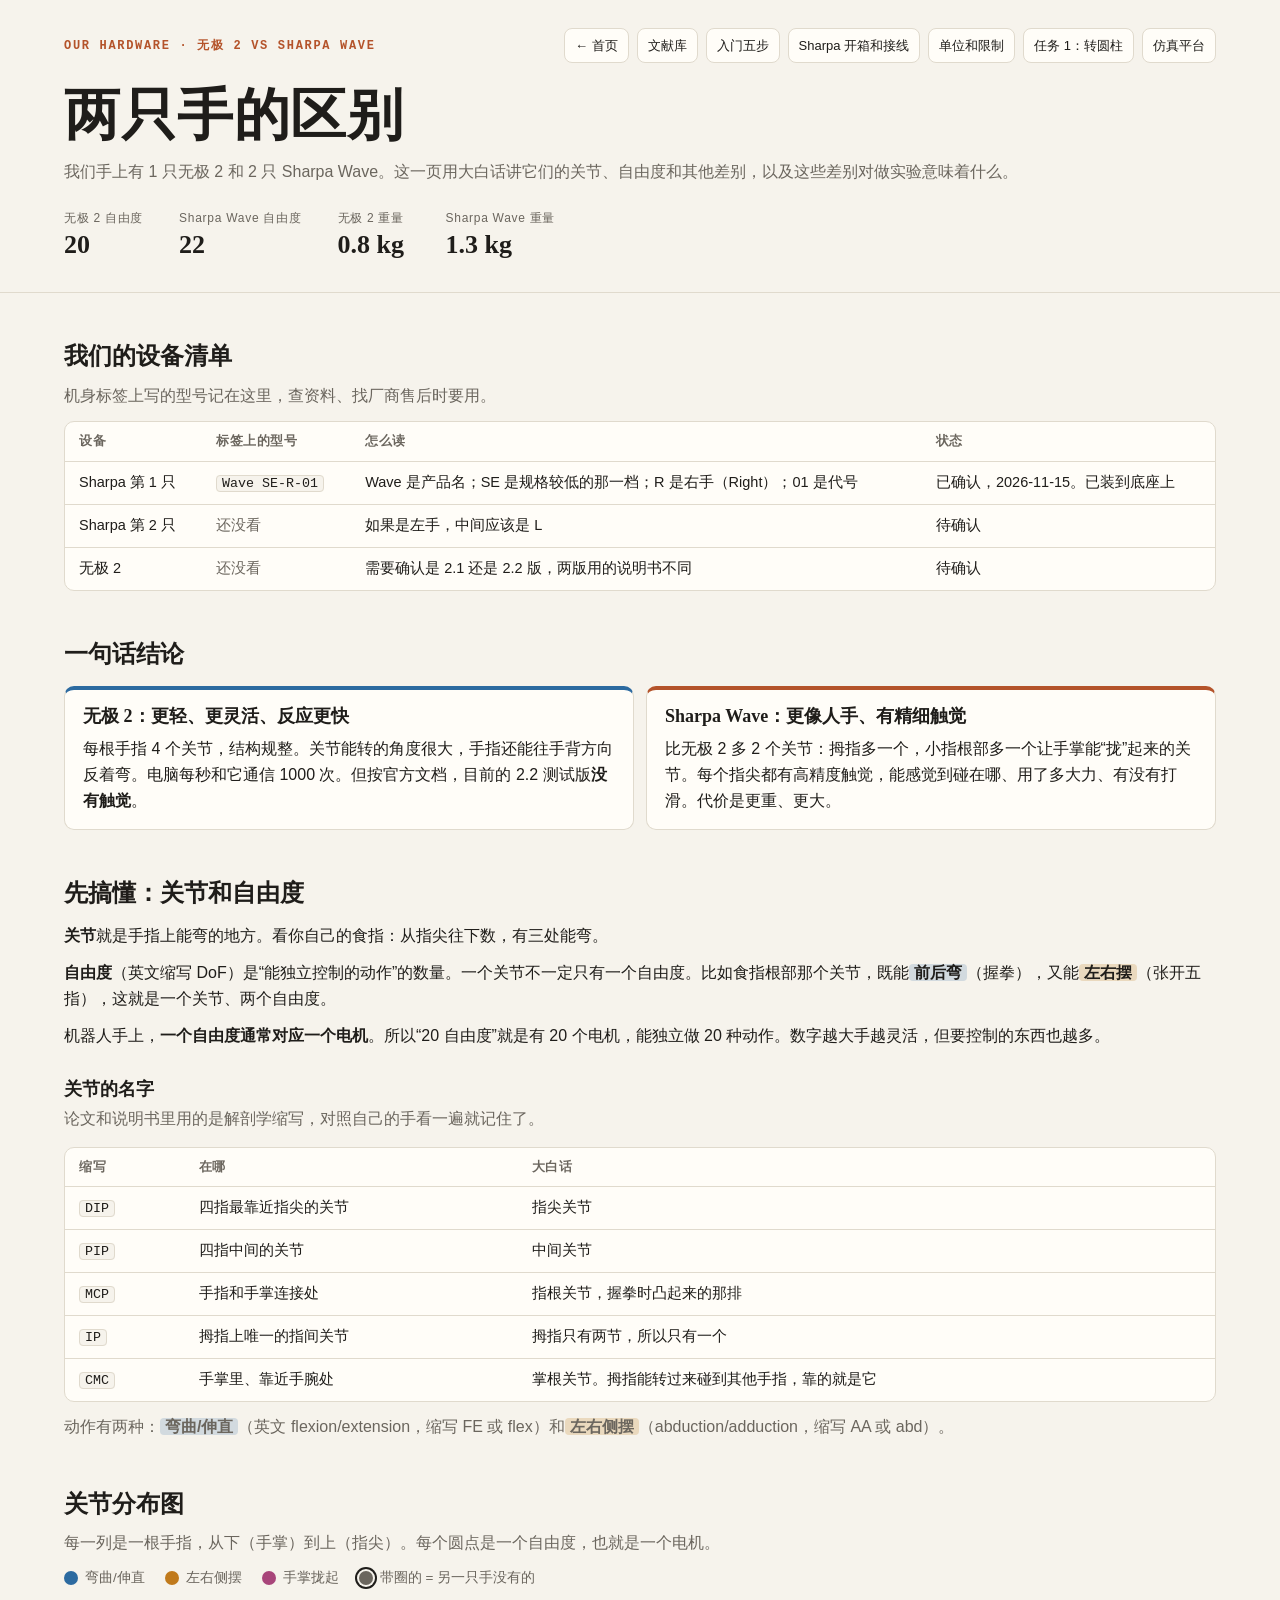
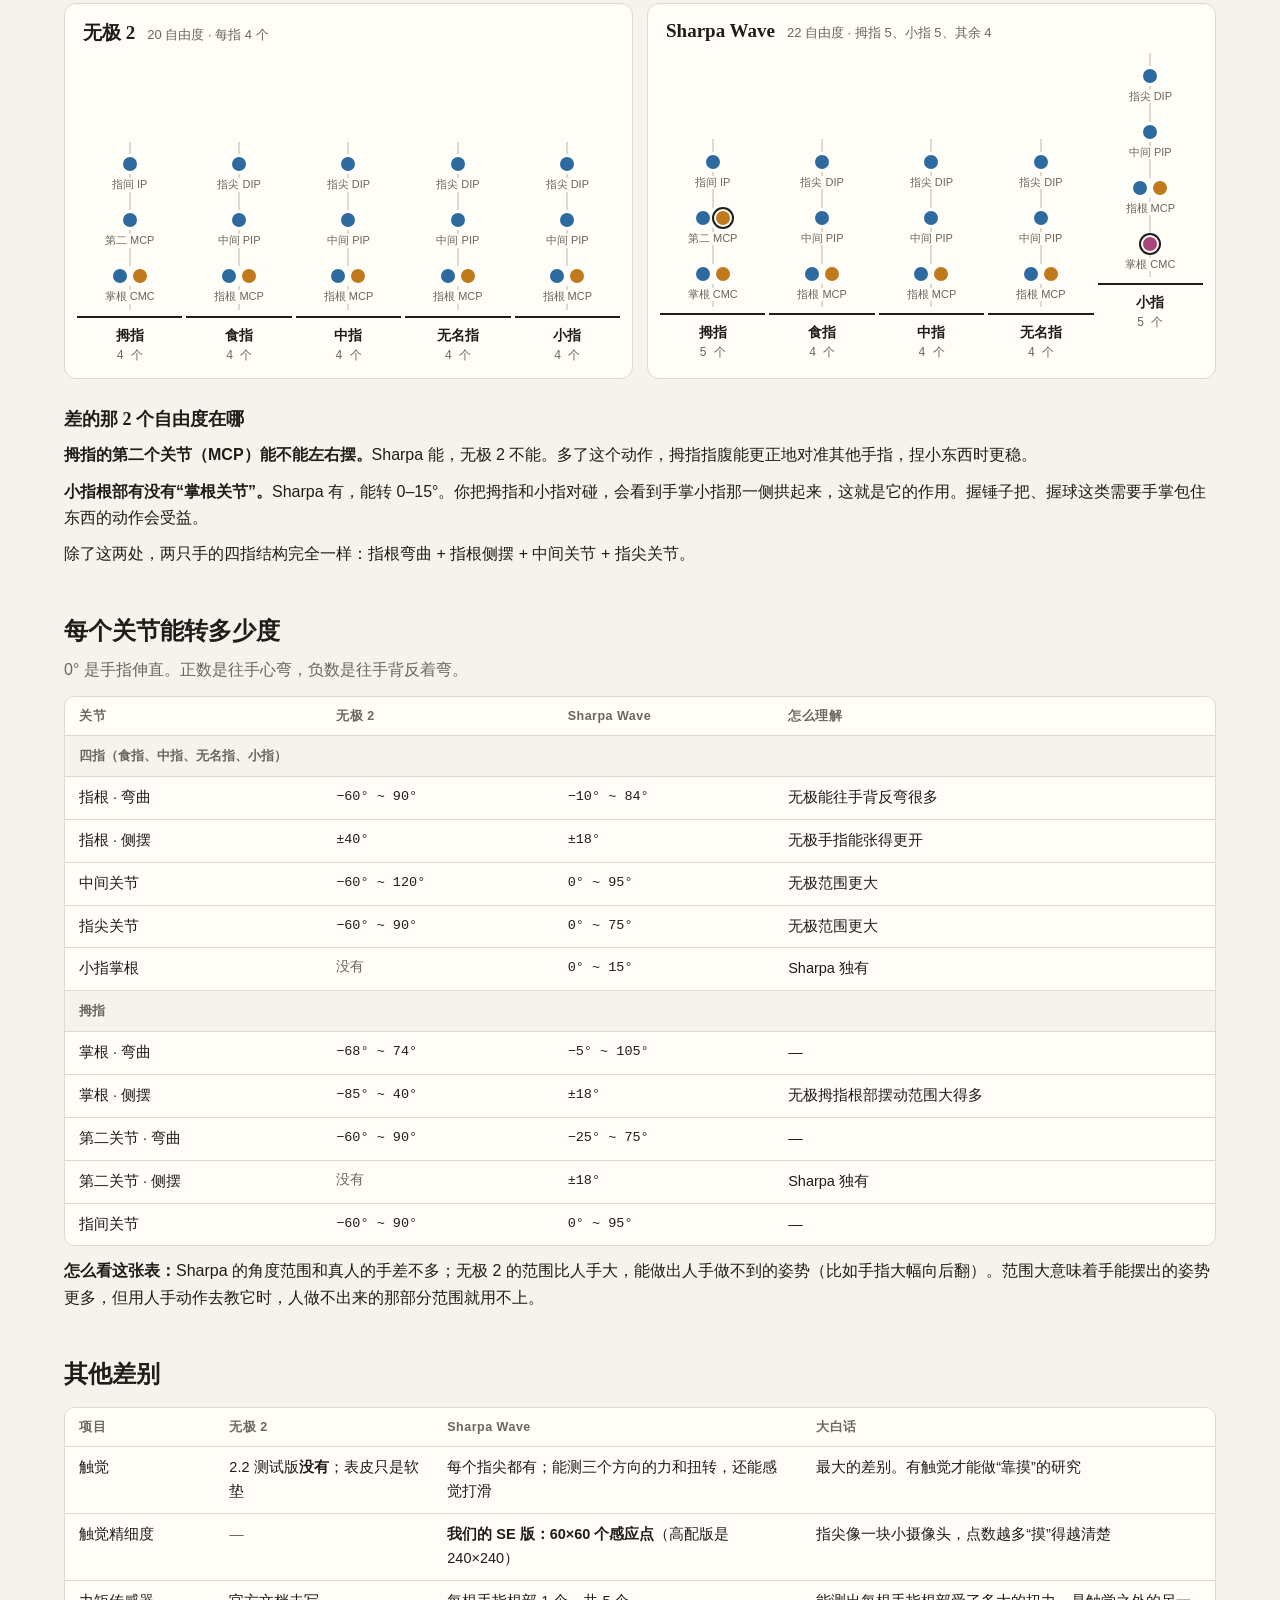
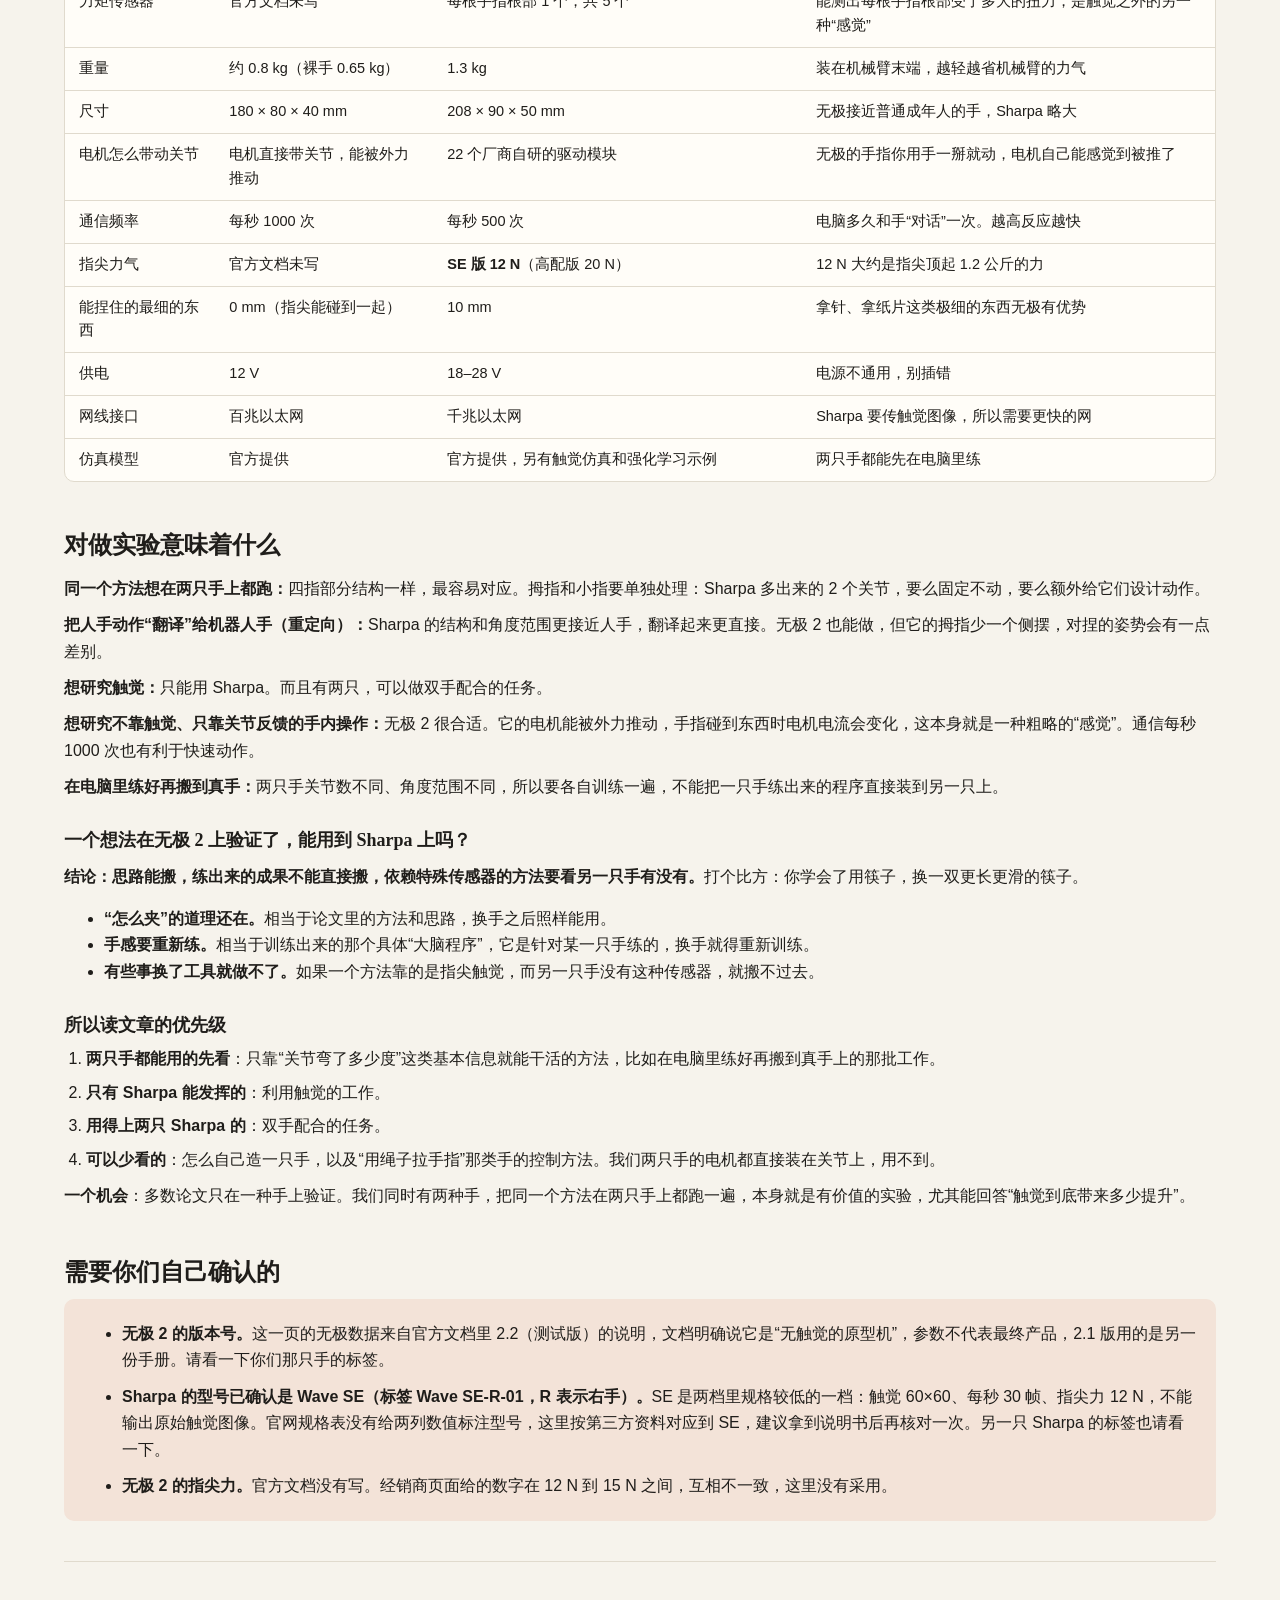
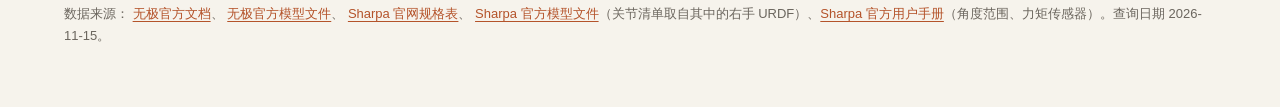
==== commit 2ffffa06: "新增仿真平台页 sims.html；任务页加“真手上圆柱 2 为什么转半圈就不转了” - sims.html：Isaac Gym / Isaac Sim / Isaac Lab / Newton / " ====
--- a/compare.html
+++ b/compare.html
@@ -18,6 +18,7 @@
         <a class="ghost" href="setup.html">Sharpa 开箱和接线</a>
         <a class="ghost" href="units.html">单位和限制</a>
         <a class="ghost" href="task-rotate.html">任务 1：转圆柱</a>
+        <a class="ghost" href="sims.html">仿真平台</a>
       </span>
     </div>
     <h1>两只手的区别</h1>
--- a/style.css
+++ b/style.css
@@ -92,11 +92,15 @@
 .meta { display: flex; flex-wrap: wrap; align-items: center; gap: 6px 12px; font-size: 13px; color: var(--muted); }
 .tag { display: inline-flex; align-items: center; gap: 6px; color: var(--ink); font-weight: 600; }
 .meta .date, .meta .aid { font-family: var(--mono); font-size: 12px; }
-.star { color: var(--accent); background: var(--accent-soft); border-radius: 4px; padding: 0 6px; font-size: 12px; font-weight: 600; }
+.starbtn { font: 18px/1 var(--sans); color: var(--muted); background: none; border: 0; border-radius: 4px; padding: 2px 4px; cursor: pointer; }
+.starbtn[aria-pressed="true"] { color: var(--accent); }
+.starbtn:hover { color: var(--accent); }
+.vh { position: absolute; width: 1px; height: 1px; overflow: hidden; clip: rect(0 0 0 0); white-space: nowrap; }
 .paper h3 { font: 700 19px/1.4 var(--serif); margin: 6px 0 2px; overflow-wrap: anywhere; }
 .paper h3 a { color: var(--ink); text-decoration: none; }
 .paper h3 a:hover { color: var(--accent); text-decoration: underline; }
 .short { font: 600 12px var(--mono); color: var(--c); margin-right: 8px; white-space: nowrap; }
+@media (max-width: 600px) { .short { white-space: normal; } }
 .authors { font-size: 13.5px; color: var(--muted); margin: 0 0 8px; }
 .zh { margin: 0 0 8px; }
 mark { background: var(--mark); color: inherit; border-radius: 2px; padding: 0 1px; }
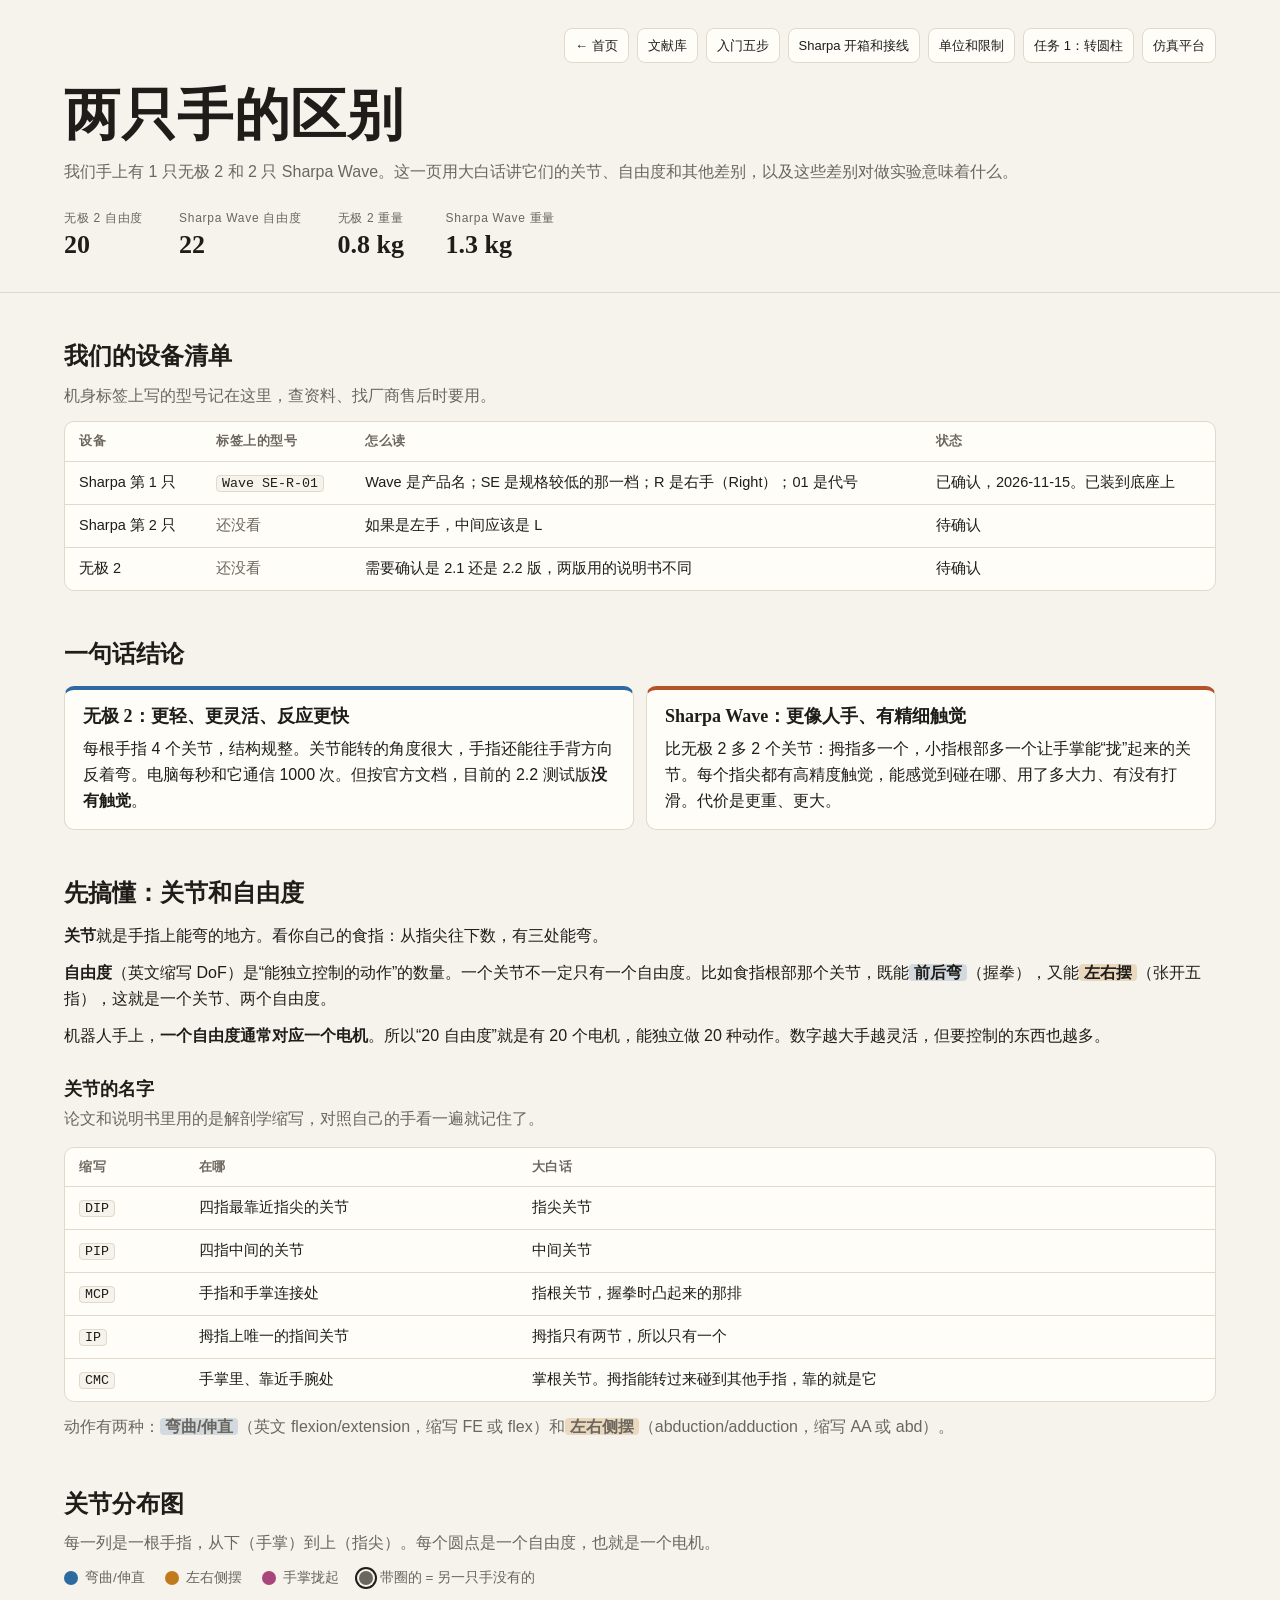
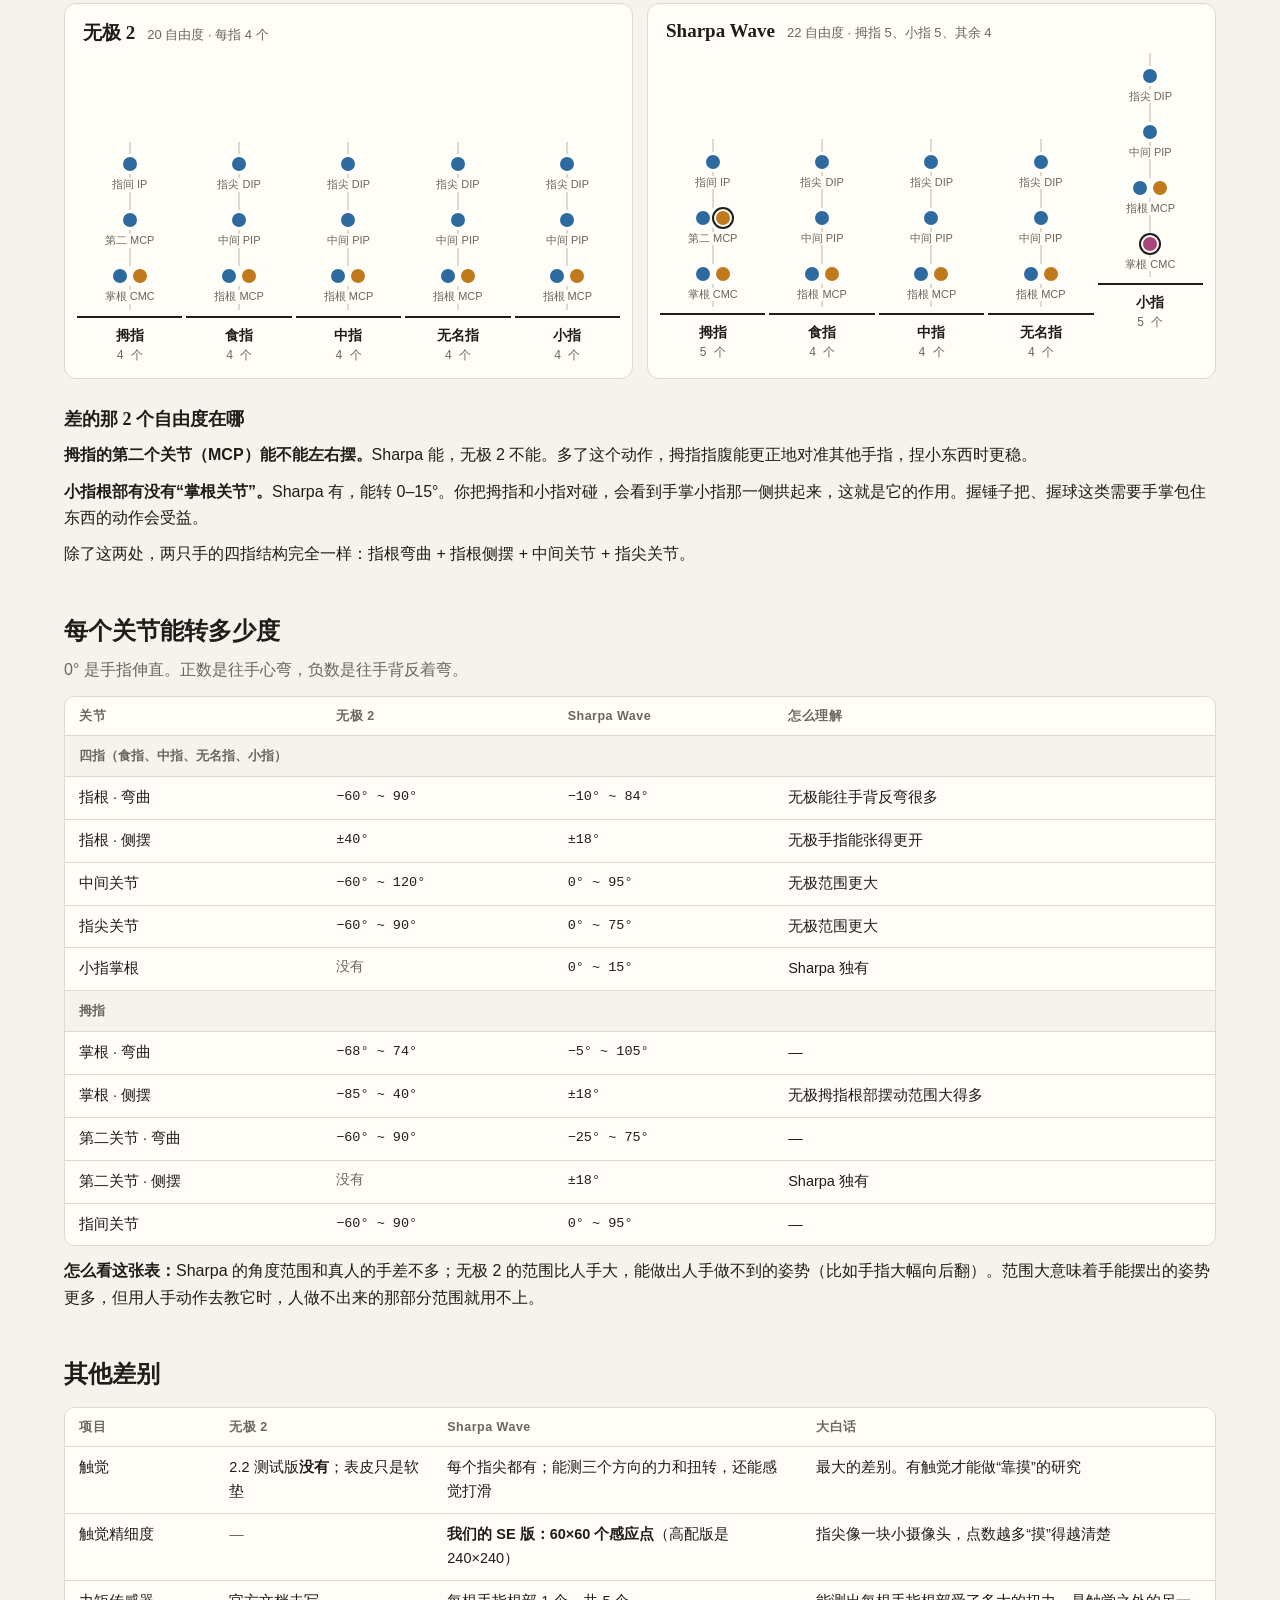
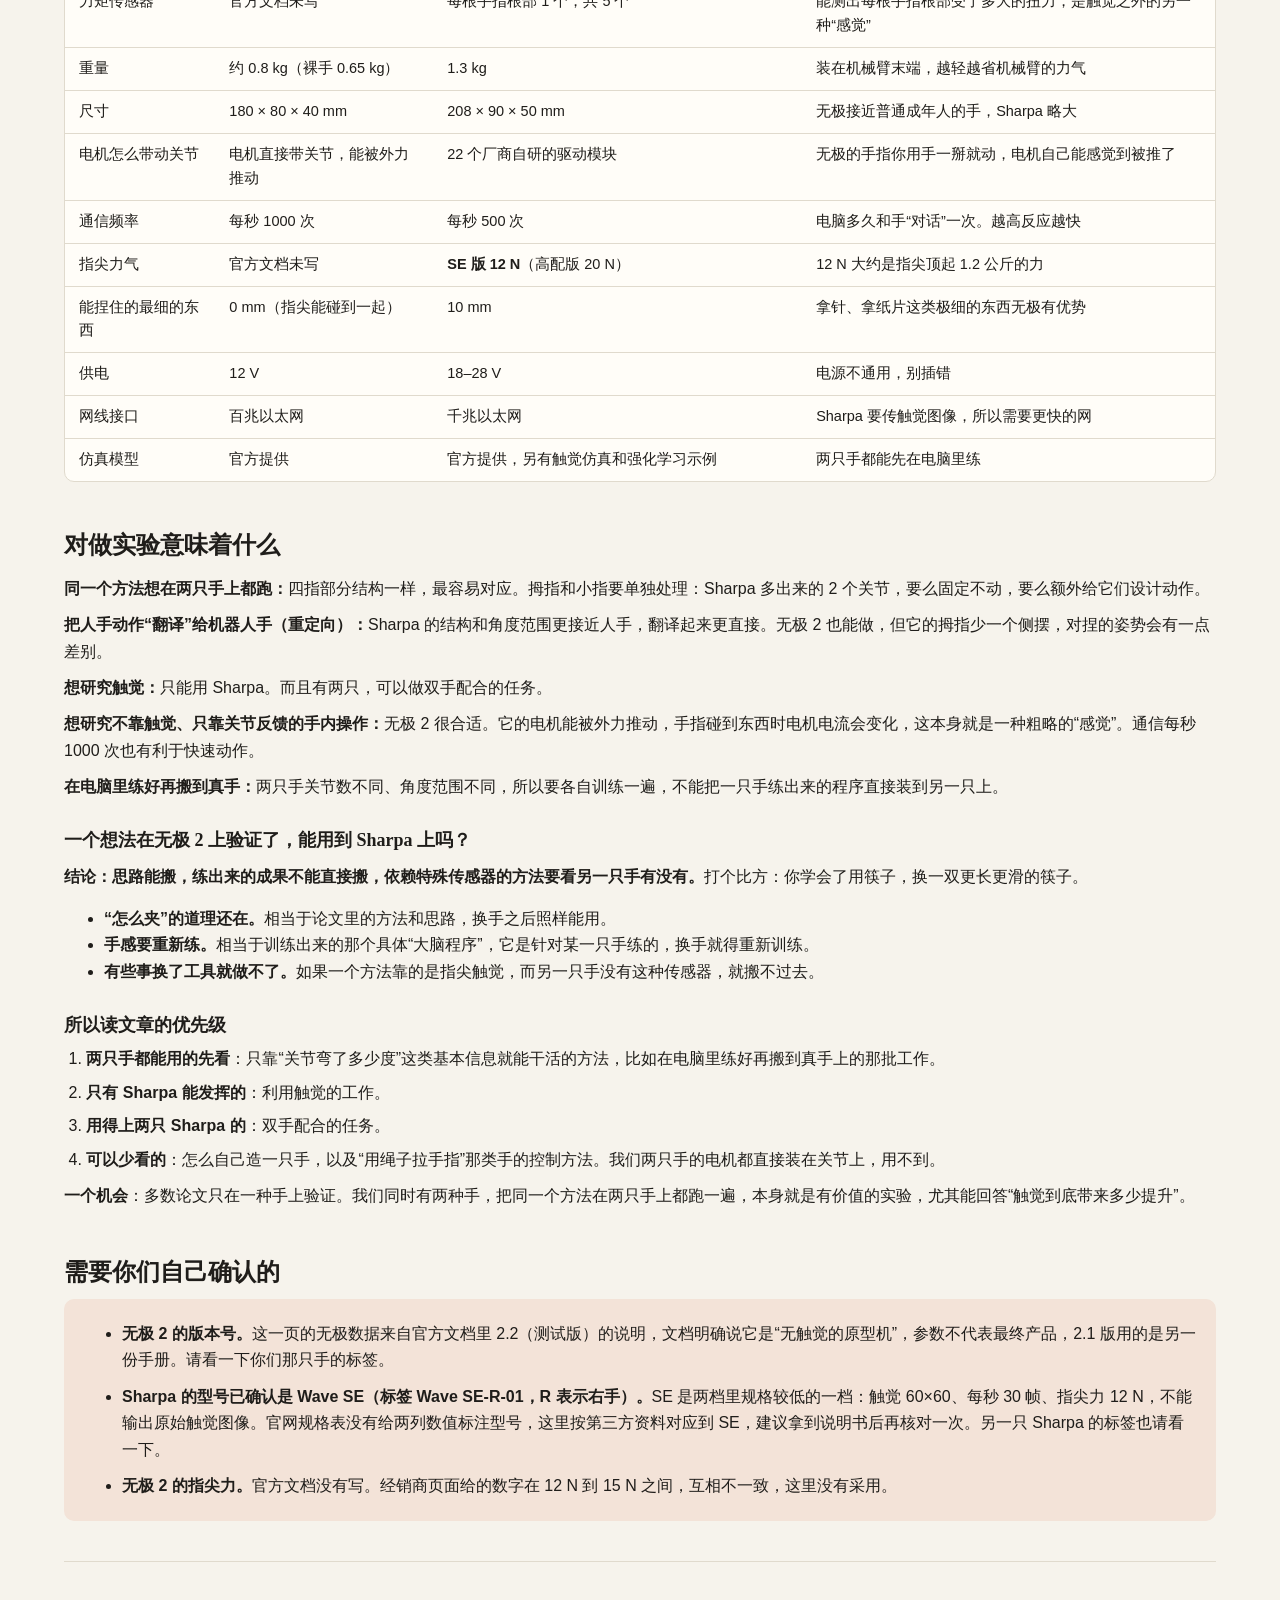
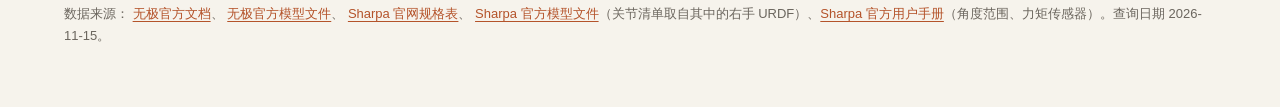
==== commit ca693894: "删掉各页面顶上的英文小标题，和首页、文献库一致 Co-Authored-By: Claude Fable 5.2 <noreply@anthropic.com>" ====
--- a/compare.html
+++ b/compare.html
@@ -10,7 +10,6 @@
 <header class="masthead">
   <div class="wrap">
     <div class="mast-top">
-      <span class="kicker">Our Hardware · 无极 2 vs Sharpa Wave</span>
       <span class="mast-actions">
         <a class="ghost" href="index.html">← 首页</a>
         <a class="ghost" href="papers.html">文献库</a>
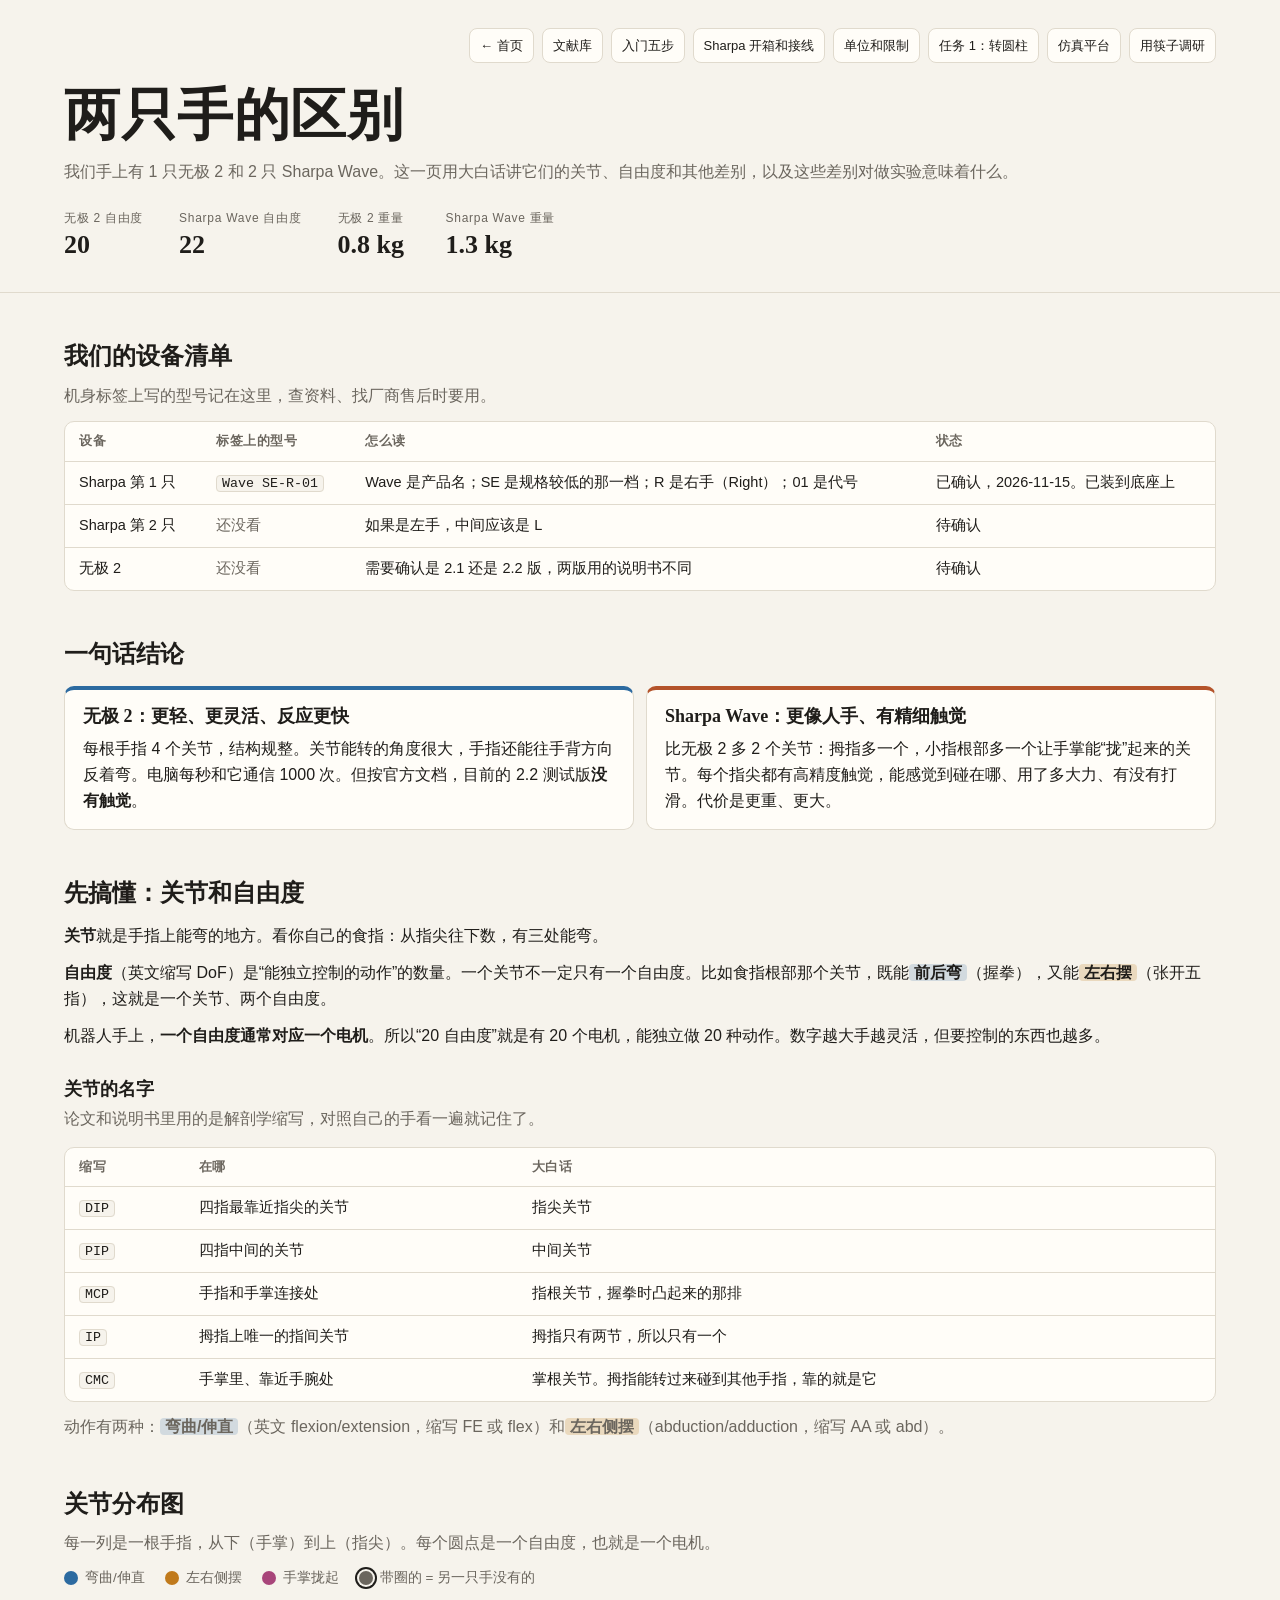
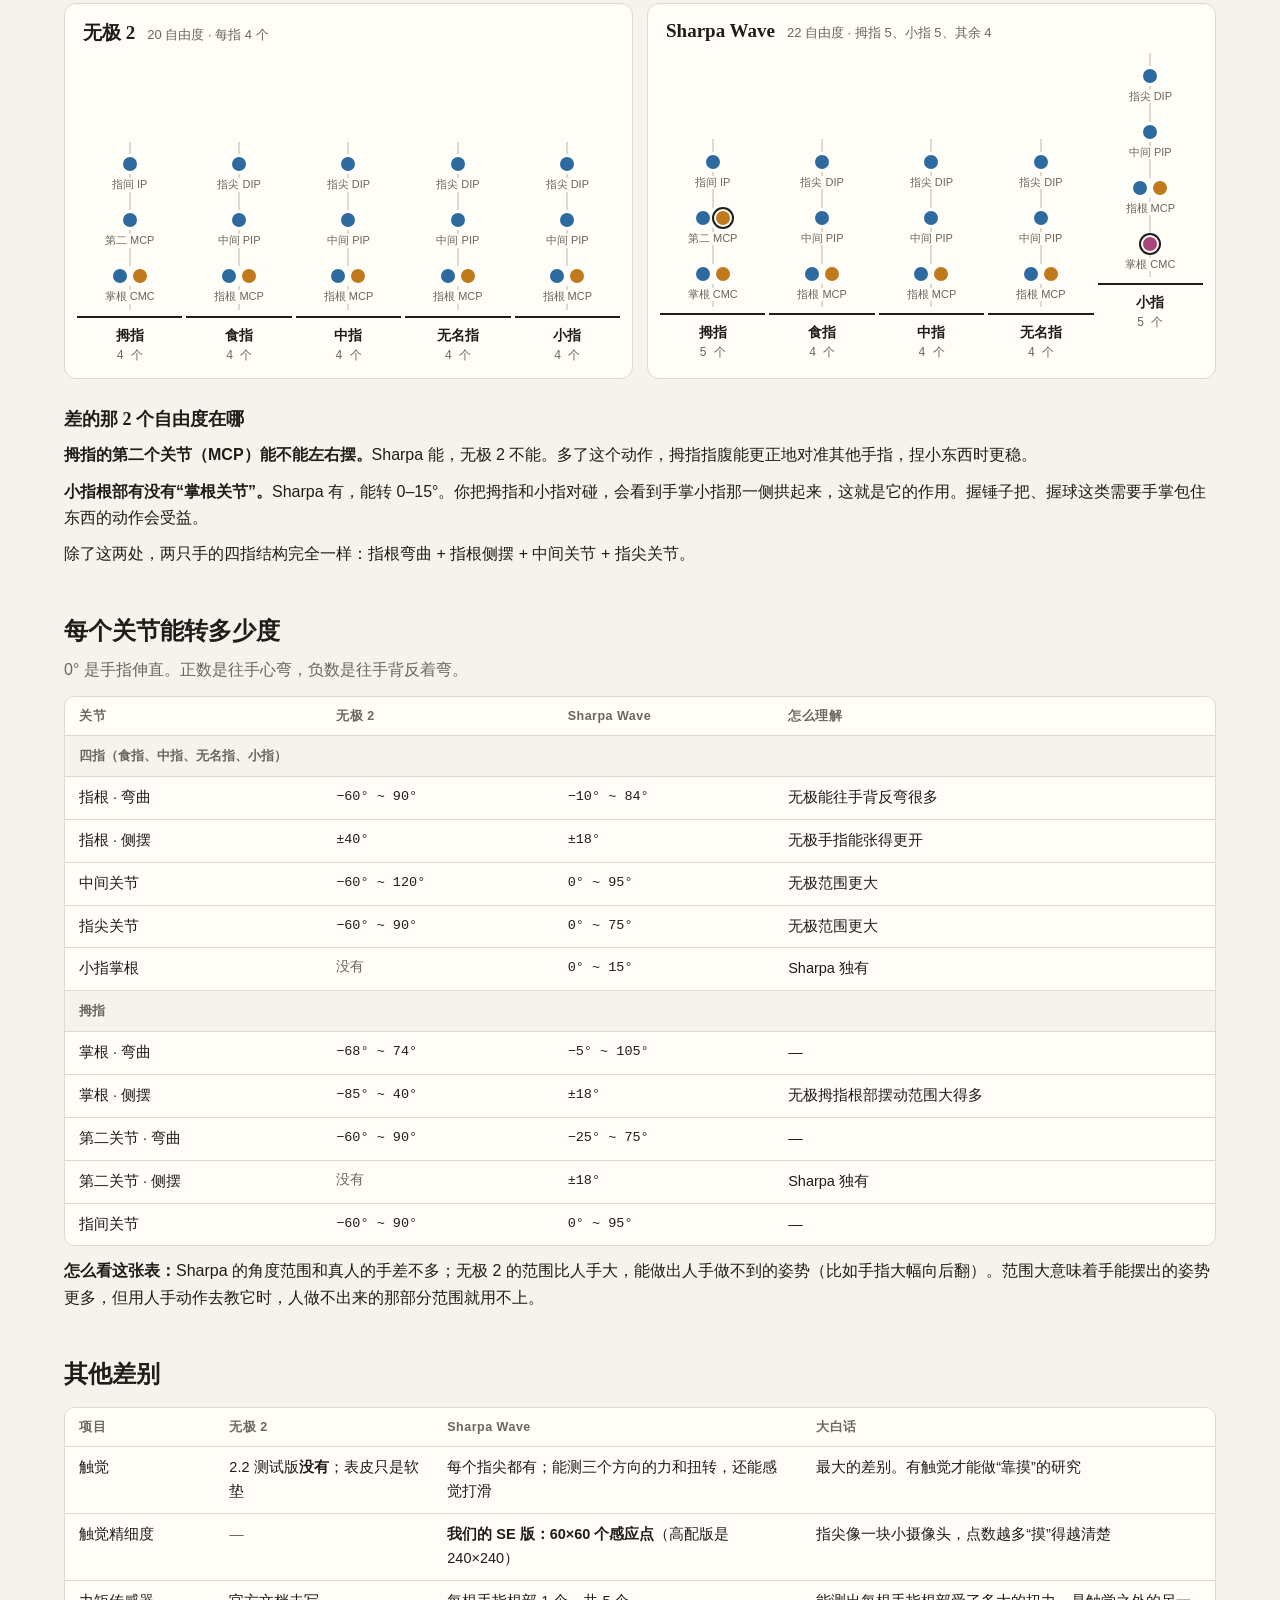
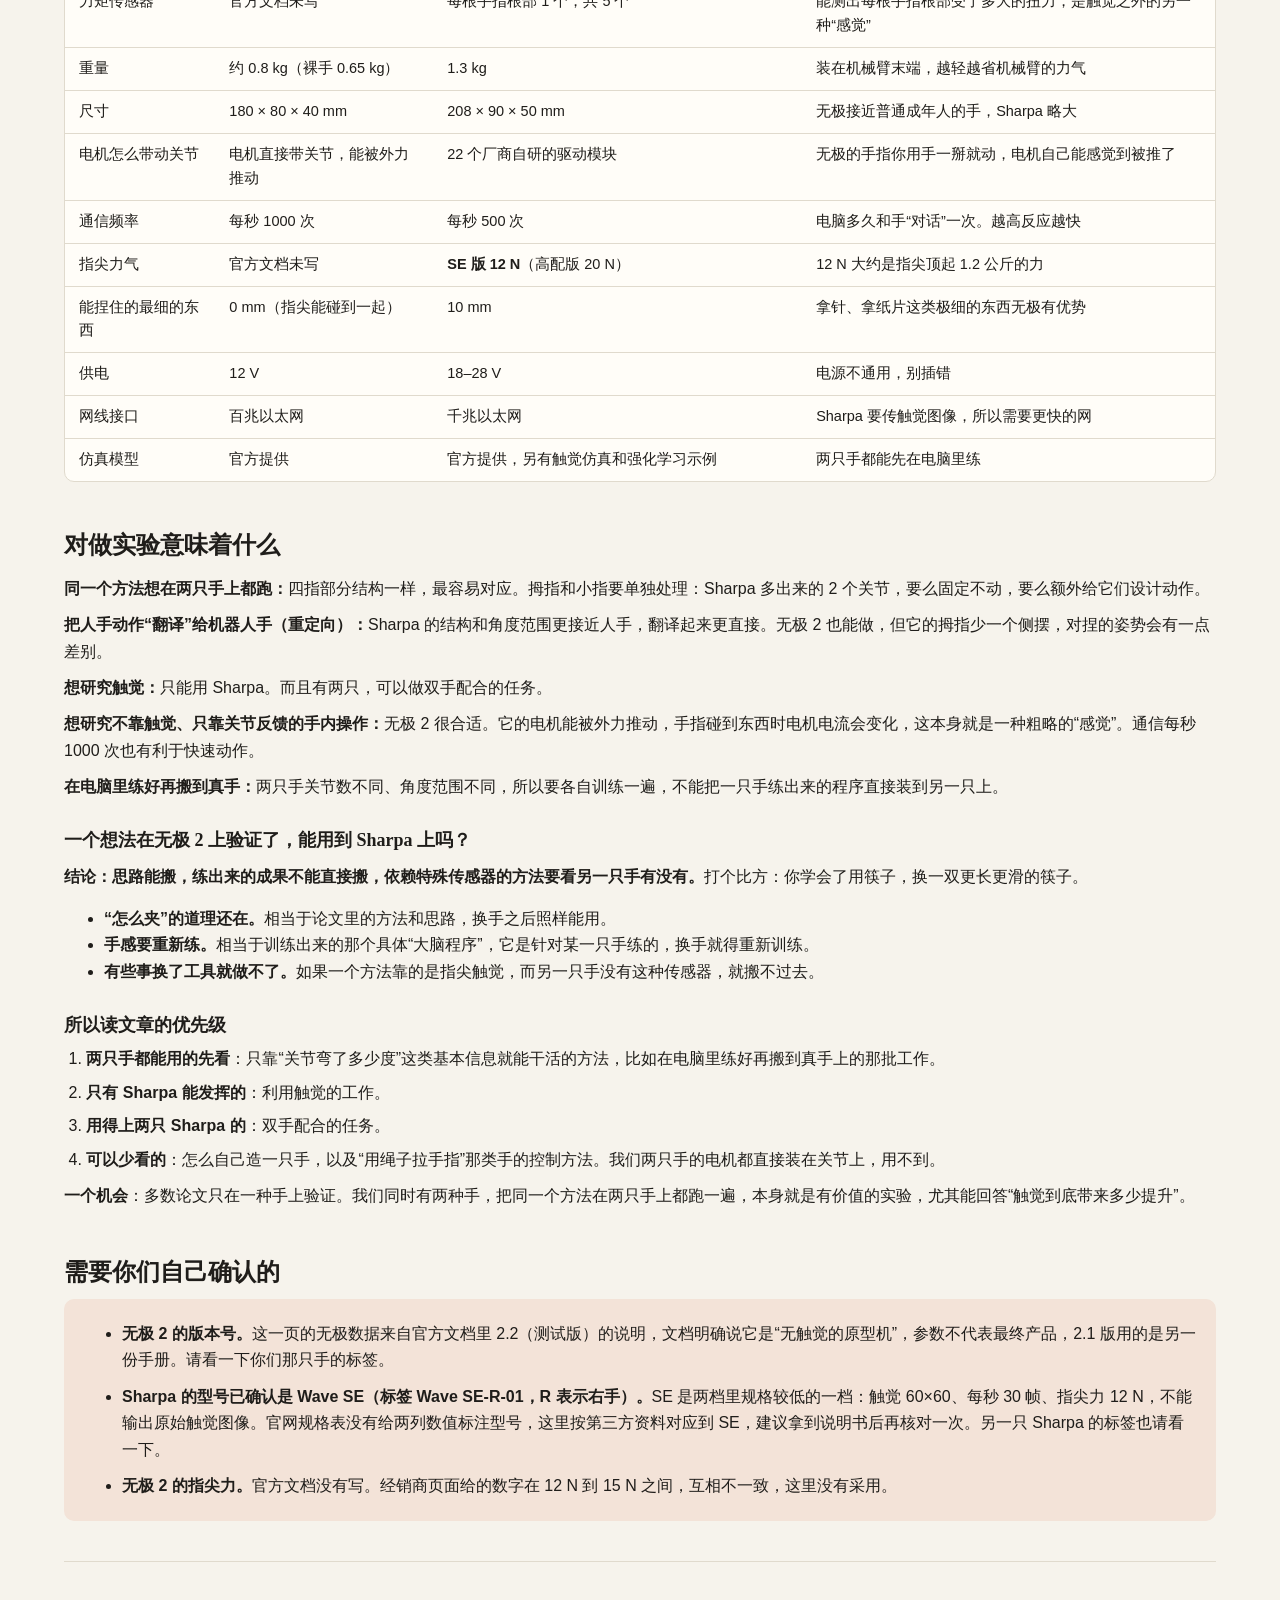
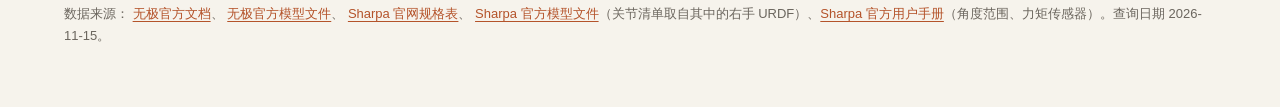
==== commit ff21760e: "新页面 task-chopsticks：用筷子的文献调研（9 篇机器人 / 仿真 + 3 篇人手研究）；文献库加“用筷子”标签；各页导航和首页加入口 Co-Authored-By: Claude Fa" ====
--- a/compare.html
+++ b/compare.html
@@ -18,6 +18,7 @@
         <a class="ghost" href="units.html">单位和限制</a>
         <a class="ghost" href="task-rotate.html">任务 1：转圆柱</a>
         <a class="ghost" href="sims.html">仿真平台</a>
+        <a class="ghost" href="task-chopsticks.html">用筷子调研</a>
       </span>
     </div>
     <h1>两只手的区别</h1>
--- a/style.css
+++ b/style.css
@@ -274,3 +274,71 @@
 .paper .rel { font-size: 12px; color: var(--muted); border: 1px solid var(--line); border-radius: 999px; padding: 0 8px; }
 .sub-label { margin-top: 6px; }
 .paper { min-width: 0; overflow-wrap: break-word; }
+
+/* setup.html：打印支架前要量的尺寸 */
+.m-scroll { overflow-x: auto; -webkit-overflow-scrolling: touch; }
+.m-fig { margin: 0; }
+.m-fig img { display: block; width: 100%; min-width: 520px; max-width: 700px; height: auto; border: 1px solid var(--line); border-radius: 8px; background: #fff; }
+.m-over { margin: 16px 0 8px; }
+.m-note { margin: 8px 0 14px; padding: 2px 18px; }
+.m-card { display: grid; grid-template-columns: minmax(0, 560px) minmax(0, 1fr); gap: 20px; align-items: start; background: var(--surface); border: 1px solid var(--line); border-radius: 10px; padding: 16px; margin: 14px 0; }
+.m-card h4 { font: 700 17px/1.4 var(--serif); margin: 0 0 6px; }
+.m-body p { margin: 8px 0; }
+.m-body b { display: inline-block; min-width: 4.5em; color: var(--muted); font-weight: 600; margin-right: 6px; }
+.m-exp { display: grid; grid-template-columns: auto 1fr; gap: 4px 10px; margin: 8px 0; padding: 8px 10px; background: var(--bg); border-radius: 8px; }
+.m-exp dt { color: var(--muted); font-weight: 600; }
+.m-exp dd { margin: 0; }
+.m-in { display: flex; flex-wrap: wrap; gap: 8px 14px; align-items: center; margin: 10px 0 4px; padding: 10px; border: 1px dashed var(--accent); border-radius: 8px; }
+.m-in input[type=text] { width: 6.5em; font: inherit; padding: 3px 6px; border: 1px solid var(--line); border-radius: 6px; background: #fff; }
+.m-in .wide { flex: 1 1 100%; display: flex; gap: 8px; align-items: center; }
+.m-in .wide input { flex: 1; width: auto; }
+.m-in select { font: inherit; padding: 3px 6px; border: 1px solid var(--line); border-radius: 6px; background: #fff; }
+.m-in input.m-off { border-color: #c98a3a; background: #fff6e8; }
+.m-warn { font-size: 13.5px; color: #9a6a2a; }
+.m-src { font-size: 13px; color: var(--muted); overflow-wrap: anywhere; }
+.m-copy { display: flex; flex-wrap: wrap; gap: 10px; align-items: center; margin: 18px 0 8px; }
+.m-copy button { font: inherit; padding: 6px 16px; border-radius: 8px; border: 1px solid var(--accent); background: var(--accent); color: #fff; cursor: pointer; }
+.m-copy #m-clear { background: transparent; color: var(--muted); border-color: var(--line); }
+.m-out { width: 100%; font: 14px/1.5 var(--mono); padding: 8px; border: 1px solid var(--line); border-radius: 8px; }
+@media (max-width: 900px) { .m-card { grid-template-columns: minmax(0, 1fr); } }
+.m-card > * { min-width: 0; }
+
+/* task-rotate.html：真手测试记录（颜色：结果 / 参数差异 / 热度） */
+.v { display: inline-block; padding: 1px 8px; border-radius: 10px; font-size: 13px; font-weight: 600; white-space: nowrap; }
+.v-ok    { background: #dcefe0; color: #1e6234; }
+.v-ok::before    { content: "✓ "; }
+.v-stop  { background: #f7eccb; color: #6e5410; }
+.v-stop::before  { content: "‖ "; }
+.v-stuck { background: #f8dcc4; color: #8a3f10; }
+.v-stuck::before { content: "✗ "; }
+.v-drop  { background: #f2d6de; color: #8c2440; }
+.v-drop::before  { content: "↓ "; }
+.v-short { background: #ebe8e1; color: #6b665e; font-weight: 400; }
+.pdiff { background: #e4ddf3; color: #3f2f78; font-weight: 700; border-radius: 4px; padding: 0 4px; }
+td.hg, span.hg { background: #e6f2e8; }
+td.hm, span.hm { background: #fbf3d6; }
+td.hb, span.hb { background: #fae3d2; }
+.legend .hg, .legend .hm, .legend .hb { padding: 0 6px; border-radius: 4px; }
+.legend .v { font-size: 12.5px; }
+table.runs td.nw { white-space: nowrap; }
+table.runs td.na { color: var(--muted); }
+table.runs td.w { min-width: 220px; }
+table.runs tr.short td { color: var(--muted); }
+table.runs small { color: var(--muted); }
+.runs-filter { display: flex; flex-wrap: wrap; gap: 8px 16px; align-items: center; margin: 6px 0 10px; font-size: 14.5px; }
+.runs-filter select { font: inherit; padding: 3px 6px; }
+.cover { display: grid; grid-template-columns: repeat(auto-fill, minmax(150px, 1fr)); gap: 8px; margin: 8px 0 10px; }
+.cover .cell { display: flex; flex-direction: column; gap: 2px; text-align: left; font: inherit; font-size: 13.5px; padding: 8px 10px; border: 1px solid var(--line); border-radius: 8px; background: var(--surface); cursor: pointer; }
+.cover .cell .p { font-weight: 700; }
+.cover .cell .what { color: var(--muted); }
+.cover .cell .n { font-weight: 600; }
+.cover .cell.todo .n { color: var(--muted); }
+.cover .cell.part { border-left: 4px solid #d9b44a; }
+.cover .cell.done { border-left: 4px solid #4f9a62; }
+.cover .cell.todo { border-left: 4px solid var(--line); }
+.cover .cell[aria-pressed="true"] { outline: 2px solid var(--accent); }
+.more code, .explain code, .caveat code { overflow-wrap: anywhere; }
+.m-buy { background: var(--surface); border: 1px solid var(--line); border-left: 4px solid var(--accent); border-radius: 8px; padding: 8px 14px; margin: 12px 0; }
+.m-buy b { display: block; font: 600 12px var(--mono); color: var(--muted); letter-spacing: .06em; }
+.m-buy p { margin: 4px 0; }
+.m-gnote { font-size: 14px; margin: 4px 0 8px; } .m-gnote summary { cursor: pointer; color: var(--accent); } .m-gnote p { color: var(--muted); }
